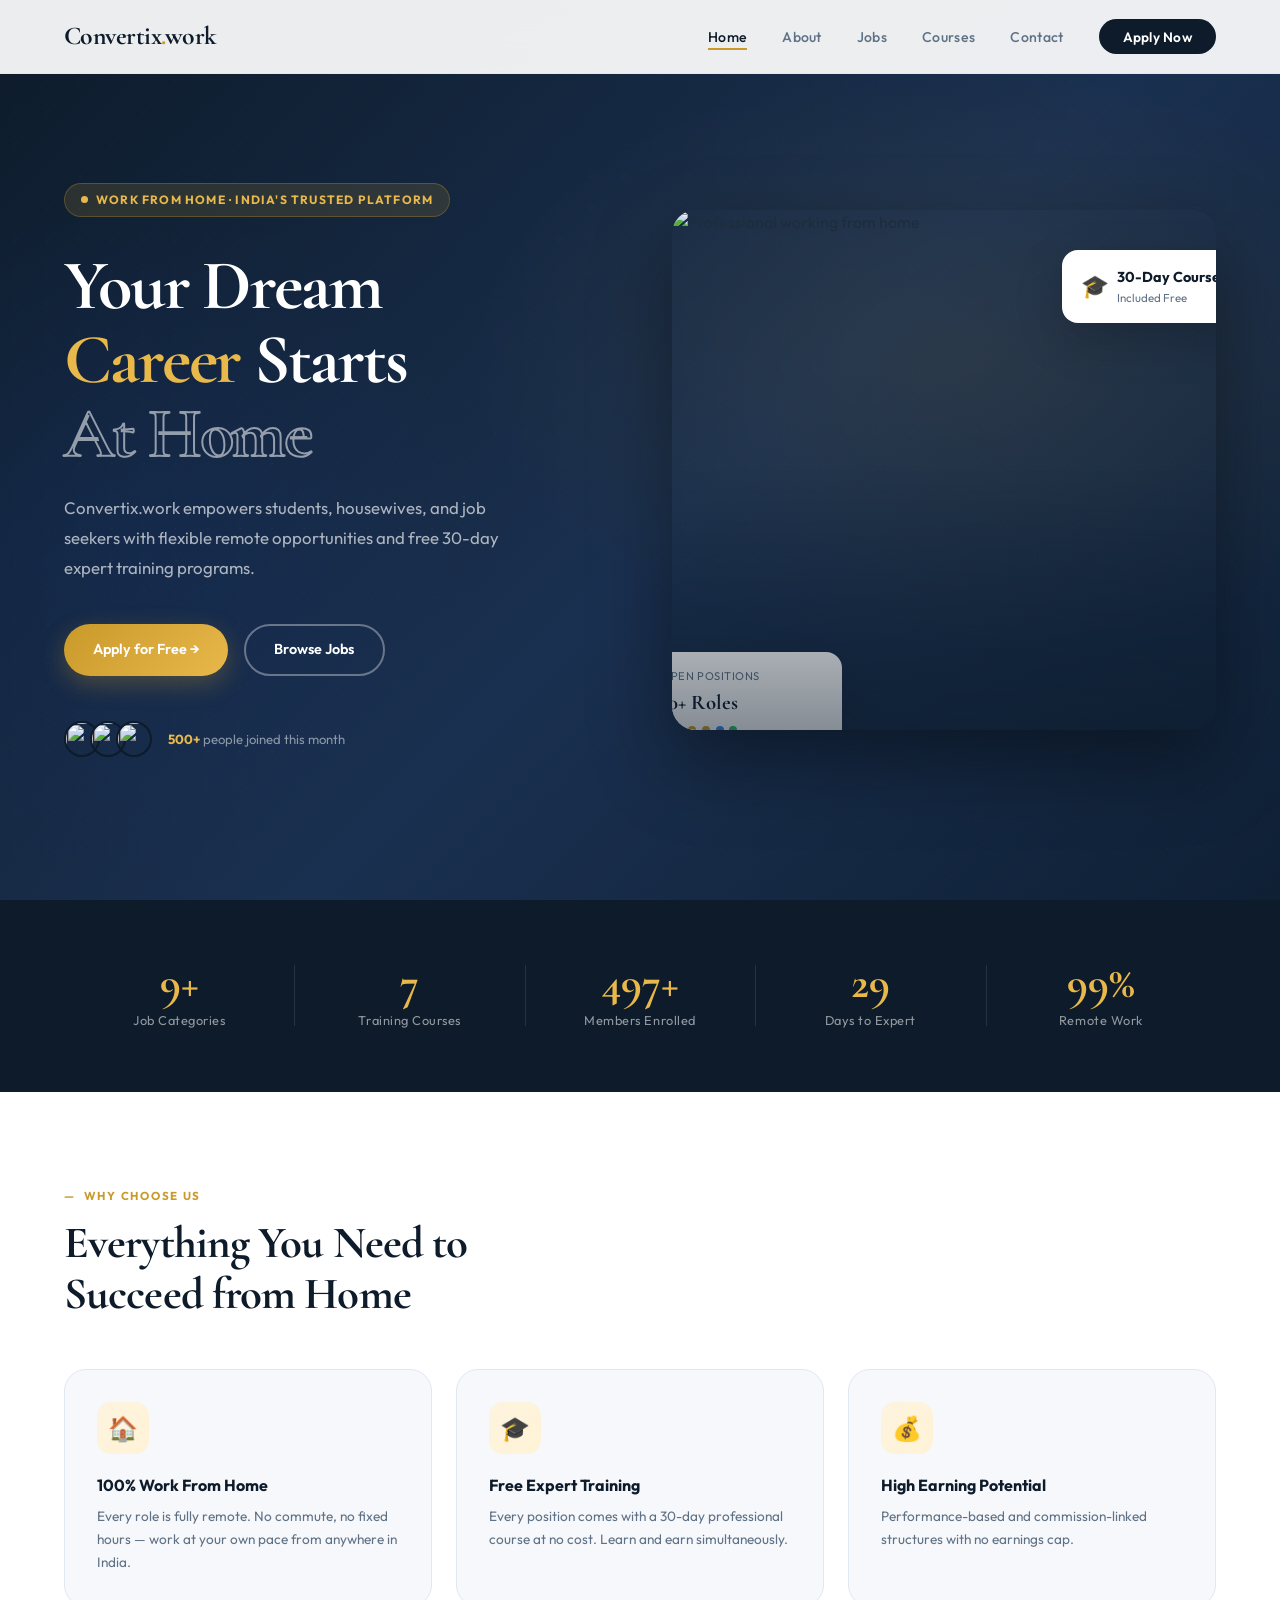
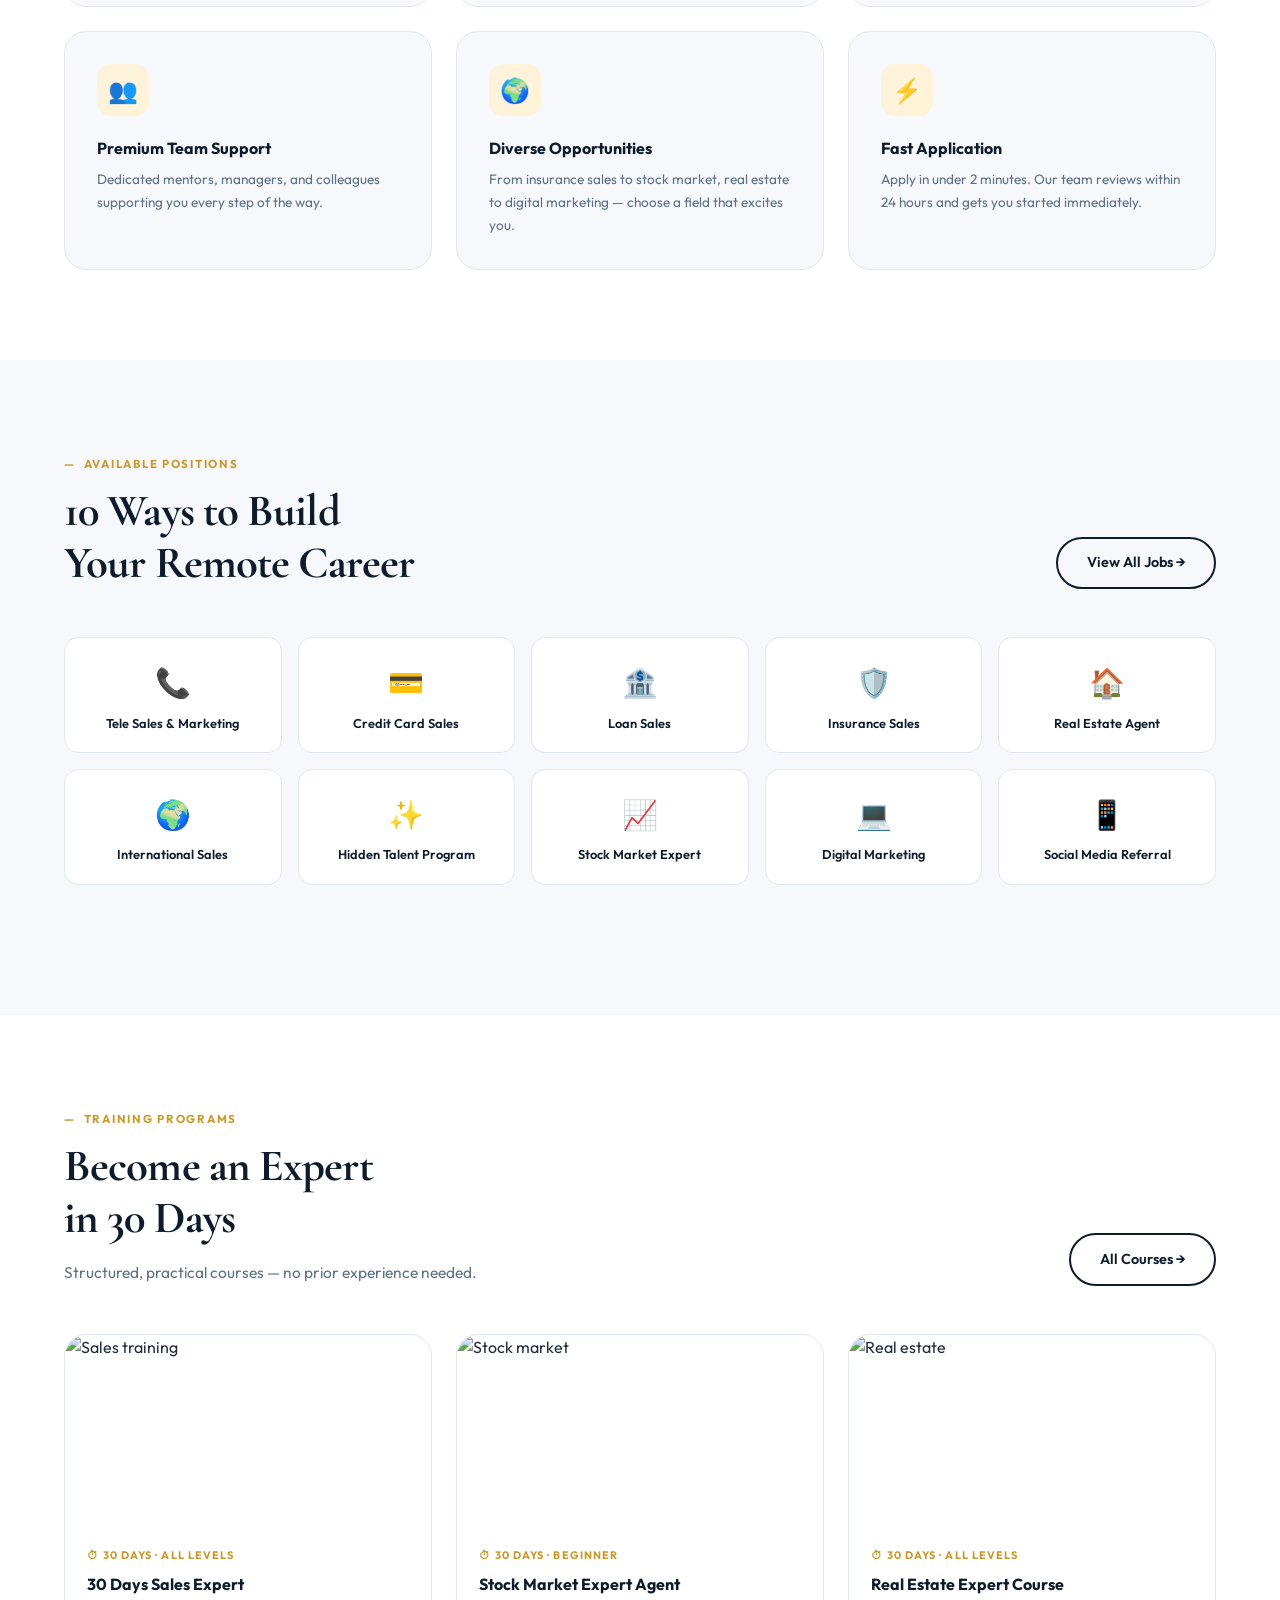
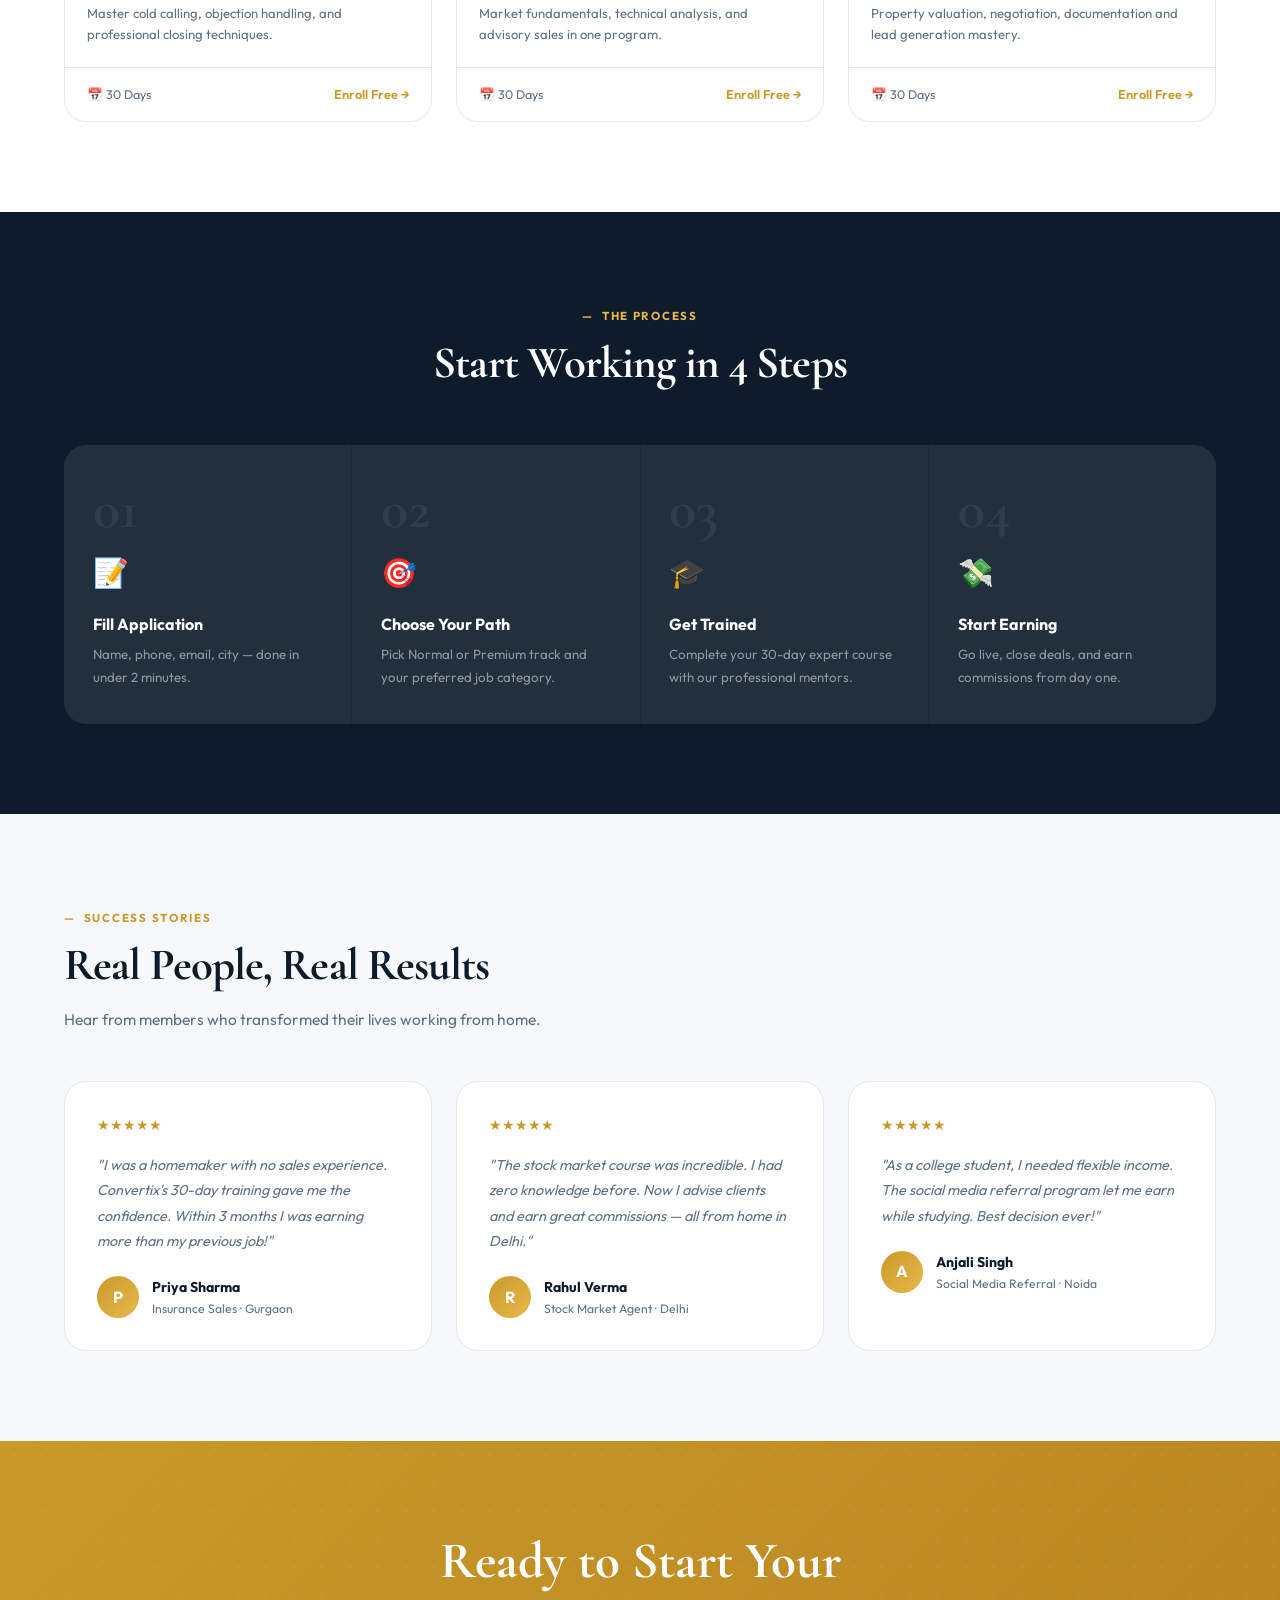
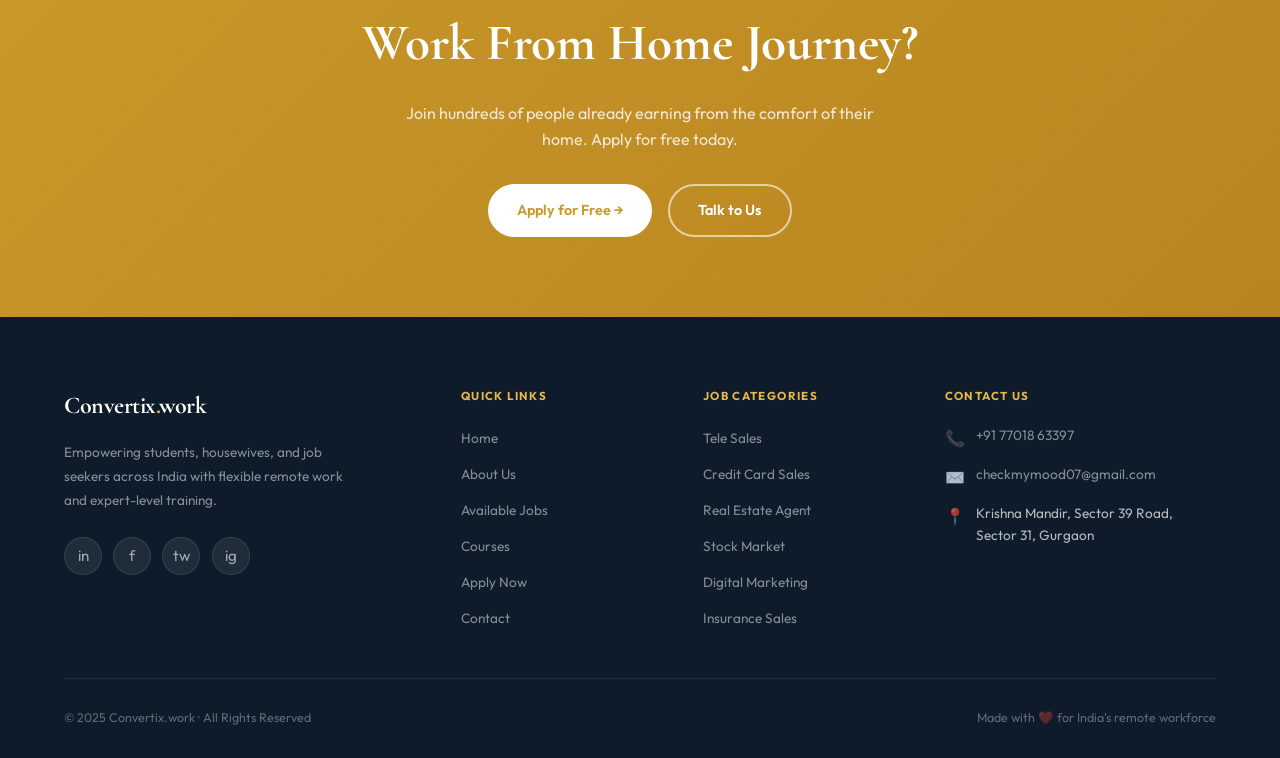
==== index.html @ 707db629 "first commit" ====
<!DOCTYPE html>
<html lang="en">
<head>
<meta charset="UTF-8"/>
<meta name="viewport" content="width=device-width,initial-scale=1"/>
<title>Convertix.work — Work From Home Jobs & Career Training</title>
<meta name="description" content="Find remote work-from-home jobs across sales, marketing, real estate and more. Free expert training included."/>
<link rel="stylesheet" href="style.css"/>
<style>
.hero{min-height:100vh;display:flex;align-items:center;padding:120px 5% 80px;position:relative;overflow:hidden;background:linear-gradient(135deg,var(--navy) 0%,#1a3050 55%,#0f2035 100%)}
.hero-overlay{position:absolute;inset:0;background:radial-gradient(ellipse 70% 60% at 75% 40%,rgba(201,153,42,0.1) 0%,transparent 55%),radial-gradient(ellipse 50% 70% at 10% 60%,rgba(29,78,216,0.08) 0%,transparent 55%)}
.hero-dots{position:absolute;inset:0;opacity:.4;background-image:radial-gradient(rgba(255,255,255,0.07) 1px,transparent 1px);background-size:32px 32px}
.hero-inner{display:grid;grid-template-columns:1fr 1fr;gap:4rem;align-items:center;position:relative;z-index:2;width:100%}
.hero-badge{display:inline-flex;align-items:center;gap:.5rem;background:rgba(201,153,42,0.15);border:1px solid rgba(201,153,42,0.3);color:var(--gold2);padding:.4rem 1rem;border-radius:50px;font-size:.75rem;font-weight:700;letter-spacing:.1em;text-transform:uppercase;margin-bottom:2rem;animation:fadeUp .6s ease both}
.hero-badge .dot{width:7px;height:7px;border-radius:50%;background:var(--gold2);animation:blink 2s infinite}
@keyframes blink{0%,100%{opacity:1}50%{opacity:.25}}
.hero h1{font-family:'Cormorant Garamond',serif;font-size:clamp(2.8rem,5.5vw,4.8rem);font-weight:700;color:var(--white);line-height:1.05;letter-spacing:-.03em;animation:fadeUp .7s .1s ease both}
.hero h1 .accent{color:var(--gold2)}
.hero h1 .outline{-webkit-text-stroke:2px rgba(255,255,255,0.55);color:transparent}
.hero-desc{color:rgba(255,255,255,0.65);font-size:1.05rem;line-height:1.8;max-width:480px;margin-top:1.4rem;animation:fadeUp .7s .2s ease both}
.hero-actions{display:flex;gap:1rem;flex-wrap:wrap;margin-top:2.5rem;animation:fadeUp .7s .3s ease both}
.hero-trust{display:flex;align-items:center;gap:1rem;margin-top:2.8rem;animation:fadeUp .7s .4s ease both}
.trust-avatars{display:flex}
.trust-avatars img{width:36px;height:36px;border-radius:50%;border:2px solid var(--navy);margin-left:-10px;object-fit:cover}
.trust-avatars img:first-child{margin-left:0}
.trust-text{font-size:.82rem;color:rgba(255,255,255,0.5)}
.trust-text strong{color:var(--gold2)}
.hero-right{position:relative}
.hero-photo-wrap{position:relative;border-radius:24px;overflow:hidden;box-shadow:0 32px 80px rgba(0,0,0,0.4);animation:fadeUp .8s .2s ease both}
.hero-photo-wrap img{width:100%;height:520px;object-fit:cover;display:block}
.hero-photo-wrap::after{content:'';position:absolute;inset:0;background:linear-gradient(to top,rgba(13,27,42,0.5) 0%,transparent 50%)}
.float-card{position:absolute;background:var(--white);border-radius:16px;padding:1rem 1.2rem;box-shadow:0 16px 48px rgba(0,0,0,0.2)}
.float-card-1{bottom:-20px;left:-30px;min-width:200px;animation:float1 5s ease-in-out infinite}
.float-card-2{top:40px;right:-30px;animation:float2 6s ease-in-out infinite}
@keyframes float1{0%,100%{transform:translateY(0)}50%{transform:translateY(-8px)}}
@keyframes float2{0%,100%{transform:translateY(0)}50%{transform:translateY(-12px)}}
.fc-label{font-size:.7rem;color:var(--muted);letter-spacing:.05em;text-transform:uppercase}
.fc-value{font-size:1.3rem;font-weight:800;color:var(--navy);font-family:'Cormorant Garamond',serif}
.fc-jobs{display:flex;flex-wrap:wrap;gap:.35rem;margin-top:.4rem}
.fc-dot{width:8px;height:8px;border-radius:50%;background:var(--gold)}
.fc-row{display:flex;align-items:center;gap:.5rem}
.fc-icon{font-size:1.4rem}
.fc-meta{font-size:.72rem;color:var(--muted)}
.fc-meta strong{font-size:.9rem;color:var(--navy);display:block;font-weight:700}
@keyframes fadeUp{from{opacity:0;transform:translateY(28px)}to{opacity:1;transform:translateY(0)}}

.features-grid{display:grid;grid-template-columns:repeat(3,1fr);gap:1.5rem;margin-top:3rem}
.feature-card{padding:2rem;border-radius:var(--radius2);background:var(--off);border:1px solid var(--border);transition:all .3s}
.feature-card:hover{background:var(--white);box-shadow:var(--shadow2);transform:translateY(-4px);border-color:rgba(201,153,42,0.2)}
.feature-icon{width:52px;height:52px;border-radius:14px;background:linear-gradient(135deg,var(--goldbg),#fff3d6);display:flex;align-items:center;justify-content:center;font-size:1.5rem;margin-bottom:1.2rem}
.feature-card h4{font-size:1rem;font-weight:700;color:var(--navy);margin-bottom:.4rem}
.feature-card p{font-size:.85rem;color:var(--muted);line-height:1.7}

.jobs-mini-grid{display:grid;grid-template-columns:repeat(5,1fr);gap:1rem;margin-bottom:2.5rem}
.job-mini{background:var(--white);border:1px solid var(--border);border-radius:var(--radius);padding:1.3rem 1rem;text-align:center;transition:all .3s;cursor:pointer;text-decoration:none;color:var(--text)}
.job-mini:hover{border-color:var(--gold);box-shadow:0 8px 28px rgba(201,153,42,0.14);transform:translateY(-4px)}
.job-mini .ji{font-size:1.8rem;margin-bottom:.6rem}
.job-mini span{font-size:.8rem;font-weight:600;color:var(--navy);display:block;line-height:1.3}

.courses-row{display:grid;grid-template-columns:repeat(3,1fr);gap:1.5rem}
.course-mini{background:var(--white);border:1px solid var(--border);border-radius:var(--radius2);overflow:hidden;transition:all .3s}
.course-mini:hover{transform:translateY(-5px);box-shadow:var(--shadow2)}
.course-mini img{width:100%;height:190px;object-fit:cover}
.course-mini-body{padding:1.4rem}
.course-mini-tag{font-size:.68rem;font-weight:700;letter-spacing:.1em;text-transform:uppercase;color:var(--gold);margin-bottom:.5rem}
.course-mini h4{font-size:1rem;font-weight:700;color:var(--navy);margin-bottom:.3rem}
.course-mini p{font-size:.82rem;color:var(--muted)}
.course-mini-footer{padding:1rem 1.4rem;border-top:1px solid var(--border);display:flex;justify-content:space-between;align-items:center}
.course-mini-footer .dur{font-size:.78rem;color:var(--muted)}
.course-mini-footer a{font-size:.8rem;font-weight:600;color:var(--gold)}

.process-section{background:var(--navy)}
.process-section .section-label{color:var(--gold2)}
.process-section .section-title{color:var(--white)}
.steps-grid{display:grid;grid-template-columns:repeat(4,1fr);gap:1px;margin-top:3.5rem;background:rgba(255,255,255,0.06);border-radius:var(--radius2);overflow:hidden}
.step-box{padding:2.2rem 1.8rem;background:rgba(255,255,255,0.03);transition:background .3s}
.step-box:hover{background:rgba(201,153,42,0.08)}
.step-number{font-family:'Cormorant Garamond',serif;font-size:3.5rem;font-weight:700;color:rgba(255,255,255,0.07);line-height:1;margin-bottom:.8rem}
.step-icon{font-size:1.8rem;margin-bottom:1rem}
.step-box h4{font-size:1rem;font-weight:700;color:var(--white);margin-bottom:.4rem}
.step-box p{font-size:.83rem;color:rgba(255,255,255,0.5);line-height:1.7}

.testimonials-grid{display:grid;grid-template-columns:repeat(3,1fr);gap:1.5rem;margin-top:3rem}
.tcard{background:var(--white);border:1px solid var(--border);border-radius:var(--radius2);padding:2rem;transition:all .3s}
.tcard:hover{box-shadow:var(--shadow2);transform:translateY(-4px)}
.tcard-stars{color:var(--gold);font-size:.9rem;margin-bottom:1rem}
.tcard-text{font-size:.9rem;color:var(--muted);line-height:1.75;font-style:italic;margin-bottom:1.4rem}
.tcard-author{display:flex;align-items:center;gap:.8rem}
.author-av{width:42px;height:42px;border-radius:50%;background:linear-gradient(135deg,var(--gold),var(--gold2));display:flex;align-items:center;justify-content:center;font-size:1rem;color:var(--white);font-weight:700;flex-shrink:0}
.author-name{font-size:.88rem;font-weight:700;color:var(--navy)}
.author-role{font-size:.76rem;color:var(--muted)}

.cta-banner{background:linear-gradient(135deg,var(--gold) 0%,#b8841f 100%);padding:80px 5%;text-align:center;position:relative;overflow:hidden}
.cta-banner::before{content:'';position:absolute;inset:0;background-image:radial-gradient(rgba(255,255,255,0.07) 1.5px,transparent 1.5px);background-size:28px 28px}
.cta-banner h2{font-family:'Cormorant Garamond',serif;font-size:clamp(2rem,4vw,3.2rem);color:var(--white);font-weight:700;margin-bottom:1rem;position:relative}
.cta-banner p{color:rgba(255,255,255,0.8);font-size:1rem;max-width:480px;margin:0 auto 2rem;position:relative}
.cta-btns{display:flex;gap:1rem;justify-content:center;flex-wrap:wrap;position:relative}
.btn-white{background:var(--white);color:var(--gold) !important}
.btn-white:hover{background:var(--navy);color:var(--white) !important}
.btn-ow{background:transparent;color:var(--white) !important;border:2px solid rgba(255,255,255,0.6)}
.btn-ow:hover{background:rgba(255,255,255,0.15)}

@media(max-width:1024px){.hero-inner{grid-template-columns:1fr}.hero-right{display:none}.features-grid{grid-template-columns:repeat(2,1fr)}.jobs-mini-grid{grid-template-columns:repeat(3,1fr)}.courses-row{grid-template-columns:repeat(2,1fr)}.steps-grid{grid-template-columns:repeat(2,1fr)}.testimonials-grid{grid-template-columns:1fr}}
@media(max-width:600px){.features-grid{grid-template-columns:1fr}.jobs-mini-grid{grid-template-columns:repeat(2,1fr)}.courses-row{grid-template-columns:1fr}.steps-grid{grid-template-columns:1fr}}
</style>
</head>
<body>
<nav class="navbar">
  <a href="index.html" class="nav-logo">Convertix<span>.</span>work</a>
  <ul class="nav-links" id="navLinks">
    <li><a href="index.html" class="active">Home</a></li>
    <li><a href="about.html">About</a></li>
    <li><a href="jobs.html">Jobs</a></li>
    <li><a href="courses.html">Courses</a></li>
    <li><a href="contact.html">Contact</a></li>
    <li><a href="apply.html" class="nav-cta">Apply Now</a></li>
  </ul>
  <div class="hamburger" id="hamburger"><span></span><span></span><span></span></div>
</nav>

<!-- HERO -->
<section class="hero">
  <div class="hero-overlay"></div>
  <div class="hero-dots"></div>
  <div class="hero-inner">
    <div class="hero-left">
      <div class="hero-badge"><div class="dot"></div>Work From Home · India's Trusted Platform</div>
      <h1>Your Dream<br><span class="accent">Career</span> Starts<br><span class="outline">At Home</span></h1>
      <p class="hero-desc">Convertix.work empowers students, housewives, and job seekers with flexible remote opportunities and free 30-day expert training programs.</p>
      <div class="hero-actions">
        <a href="apply.html" class="btn btn-gold">Apply for Free →</a>
        <a href="jobs.html" class="btn" style="background:transparent;color:#fff;border:2px solid rgba(255,255,255,0.35)">Browse Jobs</a>
      </div>
      <div class="hero-trust">
        <div class="trust-avatars">
          <img src="https://images.unsplash.com/photo-1494790108377-be9c29b29330?w=80&h=80&fit=crop&crop=face" alt=""/>
          <img src="https://images.unsplash.com/photo-1507003211169-0a1dd7228f2d?w=80&h=80&fit=crop&crop=face" alt=""/>
          <img src="https://images.unsplash.com/photo-1438761681033-6461ffad8d80?w=80&h=80&fit=crop&crop=face" alt=""/>
        </div>
        <div class="trust-text"><strong>500+</strong> people joined this month</div>
      </div>
    </div>
    <div class="hero-right">
      <div class="hero-photo-wrap">
        <img src="https://images.unsplash.com/photo-1573496359142-b8d87734a5a2?w=800&h=960&fit=crop" alt="Professional working from home"/>
        <div class="float-card float-card-1">
          <div class="fc-label">Open Positions</div>
          <div class="fc-value">10+ Roles</div>
          <div class="fc-jobs">
            <div class="fc-dot"></div><div class="fc-dot"></div><div class="fc-dot"></div>
            <div class="fc-dot"></div><div class="fc-dot" style="background:#3b82f6"></div>
            <div class="fc-dot" style="background:#22c55e"></div>
          </div>
        </div>
        <div class="float-card float-card-2">
          <div class="fc-row"><div class="fc-icon">🎓</div><div class="fc-meta"><strong>30-Day Courses</strong>Included Free</div></div>
        </div>
      </div>
    </div>
  </div>
</section>

<!-- STATS -->
<div class="stats-bar">
  <div class="stat-item"><div class="stat-num" data-count="10" data-suffix="+">10+</div><div class="stat-label">Job Categories</div></div>
  <div class="stat-item"><div class="stat-num" data-count="8">8</div><div class="stat-label">Training Courses</div></div>
  <div class="stat-item"><div class="stat-num" data-count="500" data-suffix="+">500+</div><div class="stat-label">Members Enrolled</div></div>
  <div class="stat-item"><div class="stat-num" data-count="30">30</div><div class="stat-label">Days to Expert</div></div>
  <div class="stat-item"><div class="stat-num" data-count="100" data-suffix="%">100%</div><div class="stat-label">Remote Work</div></div>
</div>

<!-- WHY US -->
<section style="background:var(--white)">
  <div class="reveal">
    <div class="section-label">Why Choose Us</div>
    <div class="section-title">Everything You Need to<br>Succeed from Home</div>
  </div>
  <div class="features-grid stagger-parent">
    <div class="feature-card stagger-child"><div class="feature-icon">🏠</div><h4>100% Work From Home</h4><p>Every role is fully remote. No commute, no fixed hours — work at your own pace from anywhere in India.</p></div>
    <div class="feature-card stagger-child"><div class="feature-icon">🎓</div><h4>Free Expert Training</h4><p>Every position comes with a 30-day professional course at no cost. Learn and earn simultaneously.</p></div>
    <div class="feature-card stagger-child"><div class="feature-icon">💰</div><h4>High Earning Potential</h4><p>Performance-based and commission-linked structures with no earnings cap.</p></div>
    <div class="feature-card stagger-child"><div class="feature-icon">👥</div><h4>Premium Team Support</h4><p>Dedicated mentors, managers, and colleagues supporting you every step of the way.</p></div>
    <div class="feature-card stagger-child"><div class="feature-icon">🌍</div><h4>Diverse Opportunities</h4><p>From insurance sales to stock market, real estate to digital marketing — choose a field that excites you.</p></div>
    <div class="feature-card stagger-child"><div class="feature-icon">⚡</div><h4>Fast Application</h4><p>Apply in under 2 minutes. Our team reviews within 24 hours and gets you started immediately.</p></div>
  </div>
</section>

<!-- JOBS PREVIEW -->
<section style="background:var(--off)">
  <div class="section-header-row reveal">
    <div><div class="section-label">Available Positions</div><div class="section-title">10 Ways to Build<br>Your Remote Career</div></div>
    <a href="jobs.html" class="btn btn-outline">View All Jobs →</a>
  </div>
  <div class="jobs-mini-grid stagger-parent">
    <a href="jobs.html" class="job-mini stagger-child"><div class="ji">📞</div><span>Tele Sales & Marketing</span></a>
    <a href="jobs.html" class="job-mini stagger-child"><div class="ji">💳</div><span>Credit Card Sales</span></a>
    <a href="jobs.html" class="job-mini stagger-child"><div class="ji">🏦</div><span>Loan Sales</span></a>
    <a href="jobs.html" class="job-mini stagger-child"><div class="ji">🛡️</div><span>Insurance Sales</span></a>
    <a href="jobs.html" class="job-mini stagger-child"><div class="ji">🏠</div><span>Real Estate Agent</span></a>
    <a href="jobs.html" class="job-mini stagger-child"><div class="ji">🌍</div><span>International Sales</span></a>
    <a href="jobs.html" class="job-mini stagger-child"><div class="ji">✨</div><span>Hidden Talent Program</span></a>
    <a href="jobs.html" class="job-mini stagger-child"><div class="ji">📈</div><span>Stock Market Expert</span></a>
    <a href="jobs.html" class="job-mini stagger-child"><div class="ji">💻</div><span>Digital Marketing</span></a>
    <a href="jobs.html" class="job-mini stagger-child"><div class="ji">📱</div><span>Social Media Referral</span></a>
  </div>
</section>

<!-- COURSES PREVIEW -->
<section style="background:var(--white)">
  <div class="section-header-row reveal">
    <div><div class="section-label">Training Programs</div><div class="section-title">Become an Expert<br>in 30 Days</div><p class="section-sub">Structured, practical courses — no prior experience needed.</p></div>
    <a href="courses.html" class="btn btn-outline">All Courses →</a>
  </div>
  <div class="courses-row stagger-parent">
    <div class="course-mini stagger-child">
      <img src="https://images.unsplash.com/photo-1552664730-d307ca884978?w=600&h=360&fit=crop" alt="Sales training"/>
      <div class="course-mini-body"><div class="course-mini-tag">⏱ 30 Days · All Levels</div><h4>30 Days Sales Expert</h4><p>Master cold calling, objection handling, and professional closing techniques.</p></div>
      <div class="course-mini-footer"><span class="dur">📅 30 Days</span><a href="courses.html">Enroll Free →</a></div>
    </div>
    <div class="course-mini stagger-child">
      <img src="https://images.unsplash.com/photo-1611974789855-9c2a0a7236a3?w=600&h=360&fit=crop" alt="Stock market"/>
      <div class="course-mini-body"><div class="course-mini-tag">⏱ 30 Days · Beginner</div><h4>Stock Market Expert Agent</h4><p>Market fundamentals, technical analysis, and advisory sales in one program.</p></div>
      <div class="course-mini-footer"><span class="dur">📅 30 Days</span><a href="courses.html">Enroll Free →</a></div>
    </div>
    <div class="course-mini stagger-child">
      <img src="https://images.unsplash.com/photo-1560518883-ce09059eeffa?w=600&h=360&fit=crop" alt="Real estate"/>
      <div class="course-mini-body"><div class="course-mini-tag">⏱ 30 Days · All Levels</div><h4>Real Estate Expert Course</h4><p>Property valuation, negotiation, documentation and lead generation mastery.</p></div>
      <div class="course-mini-footer"><span class="dur">📅 30 Days</span><a href="courses.html">Enroll Free →</a></div>
    </div>
  </div>
</section>

<!-- HOW IT WORKS -->
<section class="process-section">
  <div class="reveal" style="text-align:center">
    <div class="section-label">The Process</div>
    <div class="section-title">Start Working in 4 Steps</div>
  </div>
  <div class="steps-grid stagger-parent">
    <div class="step-box stagger-child"><div class="step-number">01</div><div class="step-icon">📝</div><h4>Fill Application</h4><p>Name, phone, email, city — done in under 2 minutes.</p></div>
    <div class="step-box stagger-child"><div class="step-number">02</div><div class="step-icon">🎯</div><h4>Choose Your Path</h4><p>Pick Normal or Premium track and your preferred job category.</p></div>
    <div class="step-box stagger-child"><div class="step-number">03</div><div class="step-icon">🎓</div><h4>Get Trained</h4><p>Complete your 30-day expert course with our professional mentors.</p></div>
    <div class="step-box stagger-child"><div class="step-number">04</div><div class="step-icon">💸</div><h4>Start Earning</h4><p>Go live, close deals, and earn commissions from day one.</p></div>
  </div>
</section>

<!-- TESTIMONIALS -->
<section style="background:var(--off)">
  <div class="reveal" style="margin-bottom:3rem">
    <div class="section-label">Success Stories</div>
    <div class="section-title">Real People, Real Results</div>
    <p class="section-sub">Hear from members who transformed their lives working from home.</p>
  </div>
  <div class="testimonials-grid stagger-parent">
    <div class="tcard stagger-child"><div class="tcard-stars">★★★★★</div><p class="tcard-text">"I was a homemaker with no sales experience. Convertix's 30-day training gave me the confidence. Within 3 months I was earning more than my previous job!"</p><div class="tcard-author"><div class="author-av">P</div><div><div class="author-name">Priya Sharma</div><div class="author-role">Insurance Sales · Gurgaon</div></div></div></div>
    <div class="tcard stagger-child"><div class="tcard-stars">★★★★★</div><p class="tcard-text">"The stock market course was incredible. I had zero knowledge before. Now I advise clients and earn great commissions — all from home in Delhi."</p><div class="tcard-author"><div class="author-av">R</div><div><div class="author-name">Rahul Verma</div><div class="author-role">Stock Market Agent · Delhi</div></div></div></div>
    <div class="tcard stagger-child"><div class="tcard-stars">★★★★★</div><p class="tcard-text">"As a college student, I needed flexible income. The social media referral program let me earn while studying. Best decision ever!"</p><div class="tcard-author"><div class="author-av">A</div><div><div class="author-name">Anjali Singh</div><div class="author-role">Social Media Referral · Noida</div></div></div></div>
  </div>
</section>

<!-- CTA BANNER -->
<div class="cta-banner">
  <h2>Ready to Start Your<br>Work From Home Journey?</h2>
  <p>Join hundreds of people already earning from the comfort of their home. Apply for free today.</p>
  <div class="cta-btns">
    <a href="apply.html" class="btn btn-white">Apply for Free →</a>
    <a href="contact.html" class="btn btn-ow">Talk to Us</a>
  </div>
</div>

<!-- FOOTER -->
<footer class="footer">
  <div class="footer-grid">
    <div class="footer-brand">
      <a href="index.html" class="nav-logo" style="color:#fff">Convertix<span style="color:var(--gold2)">.</span>work</a>
      <p>Empowering students, housewives, and job seekers across India with flexible remote work and expert-level training.</p>
      <div class="footer-social">
        <a href="#" class="social-btn">in</a><a href="#" class="social-btn">f</a><a href="#" class="social-btn">tw</a><a href="#" class="social-btn">ig</a>
      </div>
    </div>
    <div class="footer-col"><h5>Quick Links</h5><ul><li><a href="index.html">Home</a></li><li><a href="about.html">About Us</a></li><li><a href="jobs.html">Available Jobs</a></li><li><a href="courses.html">Courses</a></li><li><a href="apply.html">Apply Now</a></li><li><a href="contact.html">Contact</a></li></ul></div>
    <div class="footer-col"><h5>Job Categories</h5><ul><li><a href="jobs.html">Tele Sales</a></li><li><a href="jobs.html">Credit Card Sales</a></li><li><a href="jobs.html">Real Estate Agent</a></li><li><a href="jobs.html">Stock Market</a></li><li><a href="jobs.html">Digital Marketing</a></li><li><a href="jobs.html">Insurance Sales</a></li></ul></div>
    <div class="footer-col"><h5>Contact Us</h5>
      <div class="footer-contact-item"><span class="icon">📞</span><div><a href="tel:+917701863397">+91 77018 63397</a></div></div>
      <div class="footer-contact-item"><span class="icon">✉️</span><div><a href="mailto:checkmymood07@gmail.com">checkmymood07@gmail.com</a></div></div>
      <div class="footer-contact-item"><span class="icon">📍</span><div>Krishna Mandir, Sector 39 Road, Sector 31, Gurgaon</div></div>
    </div>
  </div>
  <div class="footer-bottom">
    <span>© 2025 Convertix.work · All Rights Reserved</span>
    <span>Made with ❤️ for India's remote workforce</span>
  </div>
</footer>
<script src="main.js"></script>
</body>
</html>
---- style.css ----
/* =========================================================
   CONVERTIX.WORK — Global Stylesheet
   Design: Clean Corporate · Light & Professional
   Fonts: Cormorant Garamond + Outfit
========================================================= */

@import url('https://fonts.googleapis.com/css2?family=Cormorant+Garamond:wght@600;700&family=Outfit:wght@300;400;500;600;700;800&display=swap');

/* ── TOKENS ──────────────────────────────────────────── */
:root {
  --navy:    #0d1b2a;
  --navy2:   #1a2c42;
  --gold:    #c9992a;
  --gold2:   #e8b84b;
  --goldbg:  #fdf3df;
  --white:   #ffffff;
  --off:     #f6f8fc;
  --text:    #1e2d3d;
  --muted:   #5f7285;
  --border:  #e2e8f0;
  --shadow:  0 4px 24px rgba(13,27,42,0.09);
  --shadow2: 0 12px 48px rgba(13,27,42,0.14);
  --radius:  14px;
  --radius2: 22px;
  font-size: 16px;
}

/* ── RESET ───────────────────────────────────────────── */
*, *::before, *::after { box-sizing: border-box; margin: 0; padding: 0; }
html { scroll-behavior: smooth; }
body {
  font-family: 'Outfit', sans-serif;
  background: var(--white);
  color: var(--text);
  line-height: 1.6;
  -webkit-font-smoothing: antialiased;
}
img { display: block; max-width: 100%; }
a { text-decoration: none; }

/* ── NAV ─────────────────────────────────────────────── */
.navbar {
  position: fixed; top: 0; left: 0; right: 0; z-index: 200;
  display: flex; align-items: center; justify-content: space-between;
  padding: 1rem 5%;
  background: rgba(255,255,255,0.92);
  backdrop-filter: blur(18px);
  border-bottom: 1px solid var(--border);
  transition: box-shadow 0.3s;
}
.navbar.scrolled { box-shadow: 0 4px 30px rgba(13,27,42,0.1); }

.nav-logo {
  font-family: 'Cormorant Garamond', serif;
  font-size: 1.6rem; font-weight: 700;
  color: var(--navy); letter-spacing: -0.02em;
}
.nav-logo span { color: var(--gold); }

.nav-links { display: flex; align-items: center; gap: 2.2rem; list-style: none; }
.nav-links a {
  font-size: 0.88rem; font-weight: 500;
  color: var(--muted); letter-spacing: 0.02em;
  transition: color 0.2s; position: relative;
}
.nav-links a::after {
  content: ''; position: absolute; bottom: -4px; left: 0; right: 0;
  height: 2px; background: var(--gold);
  transform: scaleX(0); transform-origin: left;
  transition: transform 0.25s ease;
}
.nav-links a:hover, .nav-links a.active { color: var(--navy); }
.nav-links a:hover::after, .nav-links a.active::after { transform: scaleX(1); }

.nav-cta {
  background: var(--navy) !important; color: var(--white) !important;
  padding: 0.55rem 1.5rem; border-radius: 50px;
  font-weight: 600 !important; font-size: 0.85rem !important;
  transition: all 0.3s !important;
}
.nav-cta::after { display: none !important; }
.nav-cta:hover { background: var(--gold) !important; transform: translateY(-1px); box-shadow: 0 8px 20px rgba(201,153,42,0.35) !important; }

.hamburger {
  display: none; flex-direction: column; gap: 5px;
  cursor: pointer; padding: 8px; border-radius: 8px;
  background: rgba(201,153,42,0.1); transition: background 0.3s;
}
.hamburger:hover { background: rgba(201,153,42,0.2); }
.hamburger span { width: 22px; height: 2px; background: var(--gold); border-radius: 2px; transition: 0.3s; }
.hamburger.open span:nth-child(1) { transform: rotate(45deg) translate(5px, 5px); }
.hamburger.open span:nth-child(2) { opacity: 0; }
.hamburger.open span:nth-child(3) { transform: rotate(-45deg) translate(5px, -5px); }

/* ── BUTTONS ─────────────────────────────────────────── */
.btn {
  display: inline-flex; align-items: center; gap: 0.5rem;
  padding: 0.8rem 1.8rem; border-radius: 50px;
  font-family: 'Outfit', sans-serif; font-weight: 600;
  font-size: 0.9rem; cursor: pointer; border: none;
  transition: all 0.3s; text-decoration: none;
}
.btn-dark { background: var(--navy); color: var(--white); }
.btn-dark:hover { background: var(--navy2); transform: translateY(-2px); box-shadow: 0 12px 28px rgba(13,27,42,0.22); }
.btn-gold { background: linear-gradient(135deg, var(--gold), var(--gold2)); color: var(--white); box-shadow: 0 8px 24px rgba(201,153,42,0.3); }
.btn-gold:hover { transform: translateY(-2px); box-shadow: 0 14px 32px rgba(201,153,42,0.4); }
.btn-outline { background: transparent; color: var(--navy); border: 2px solid var(--navy); }
.btn-outline:hover { background: var(--navy); color: var(--white); }
.btn-outline-gold { background: transparent; color: var(--gold); border: 2px solid var(--gold); }
.btn-outline-gold:hover { background: var(--gold); color: var(--white); }

/* ── PAGE HERO ───────────────────────────────────────── */
.page-hero {
  padding: 140px 5% 80px;
  background: linear-gradient(135deg, var(--navy) 0%, var(--navy2) 100%);
  color: var(--white); position: relative; overflow: hidden;
}
.page-hero::before {
  content: '';
  position: absolute; inset: 0;
  background: url("data:image/svg+xml,%3Csvg width='60' height='60' viewBox='0 0 60 60' xmlns='http://www.w3.org/2000/svg'%3E%3Cg fill='none' fill-rule='evenodd'%3E%3Cg fill='%23ffffff' fill-opacity='0.03'%3E%3Cpath d='M36 34v-4h-2v4h-4v2h4v4h2v-4h4v-2h-4zm0-30V0h-2v4h-4v2h4v4h2V6h4V4h-4zM6 34v-4H4v4H0v2h4v4h2v-4h4v-2H6zM6 4V0H4v4H0v2h4v4h2V6h4V4H6z'/%3E%3C/g%3E%3C/g%3E%3C/svg%3E");
}
.page-hero-content { position: relative; z-index: 1; max-width: 720px; }
.page-hero .breadcrumb {
  display: flex; align-items: center; gap: 0.4rem;
  font-size: 0.78rem; color: rgba(255,255,255,0.5);
  margin-bottom: 1.2rem; letter-spacing: 0.05em;
}
.page-hero .breadcrumb a { color: rgba(255,255,255,0.5); }
.page-hero .breadcrumb a:hover { color: var(--gold); }
.page-hero .breadcrumb span { color: var(--gold2); }
.page-hero h1 {
  font-family: 'Cormorant Garamond', serif;
  font-size: clamp(2.4rem, 5vw, 4rem); font-weight: 700;
  line-height: 1.1; letter-spacing: -0.02em; margin-bottom: 1rem;
}
.page-hero h1 em { color: var(--gold2); font-style: normal; }
.page-hero p {
  font-size: 1.05rem; color: rgba(255,255,255,0.7);
  max-width: 560px; line-height: 1.75;
}

/* ── SECTIONS ────────────────────────────────────────── */
section { padding: 90px 5%; }
.section-label {
  display: inline-flex; align-items: center; gap: 0.5rem;
  font-size: 0.72rem; letter-spacing: 0.15em; text-transform: uppercase;
  color: var(--gold); font-weight: 700; margin-bottom: 0.8rem;
}
.section-label::before { content: '—'; }
.section-title {
  font-family: 'Cormorant Garamond', serif;
  font-size: clamp(1.9rem, 3.5vw, 2.8rem);
  font-weight: 700; line-height: 1.15; color: var(--navy);
  letter-spacing: -0.02em;
}
.section-sub { color: var(--muted); margin-top: 0.9rem; line-height: 1.75; font-size: 0.97rem; max-width: 540px; }

.section-header-row {
  display: flex; justify-content: space-between;
  align-items: flex-end; margin-bottom: 3rem; flex-wrap: wrap; gap: 1.5rem;
}

.bg-off { background: var(--off); }
.bg-navy { background: var(--navy); color: var(--white); }
.bg-gold { background: linear-gradient(135deg, #b8841f, var(--gold)); }

/* ── CARDS ───────────────────────────────────────────── */
.card {
  background: var(--white); border: 1px solid var(--border);
  border-radius: var(--radius2); overflow: hidden;
  transition: all 0.35s cubic-bezier(0.34,1.3,0.64,1);
}
.card:hover { transform: translateY(-6px); box-shadow: var(--shadow2); border-color: rgba(201,153,42,0.25); }

.card-img { width: 100%; height: 220px; object-fit: cover; }
.card-body { padding: 1.5rem; }
.card-tag {
  display: inline-block; font-size: 0.7rem; font-weight: 700;
  letter-spacing: 0.1em; text-transform: uppercase;
  padding: 0.25rem 0.7rem; border-radius: 50px;
  background: var(--goldbg); color: var(--gold);
  margin-bottom: 0.8rem;
}
.card-title { font-size: 1.05rem; font-weight: 700; color: var(--navy); margin-bottom: 0.4rem; }
.card-desc { font-size: 0.85rem; color: var(--muted); line-height: 1.65; }

/* ── STATS BAR ───────────────────────────────────────── */
.stats-bar {
  display: flex; align-items: center; justify-content: center;
  gap: 0; background: var(--navy); padding: 2.8rem 5%;
  flex-wrap: wrap;
}
.stat-item {
  flex: 1; min-width: 160px; text-align: center;
  padding: 1rem 1.5rem; position: relative;
}
.stat-item + .stat-item::before {
  content: '';
  position: absolute; left: 0; top: 20%; height: 60%;
  width: 1px; background: rgba(255,255,255,0.1);
}
.stat-num {
  font-family: 'Cormorant Garamond', serif;
  font-size: 2.8rem; font-weight: 700; color: var(--gold2);
  line-height: 1;
}
.stat-label { font-size: 0.8rem; color: rgba(255,255,255,0.55); margin-top: 0.3rem; letter-spacing: 0.04em; }

/* ── BADGE / TAG ─────────────────────────────────────── */
.badge {
  display: inline-flex; align-items: center; gap: 0.35rem;
  padding: 0.3rem 0.8rem; border-radius: 50px;
  font-size: 0.72rem; font-weight: 700; letter-spacing: 0.08em; text-transform: uppercase;
}
.badge-gold { background: var(--goldbg); color: var(--gold); border: 1px solid rgba(201,153,42,0.25); }
.badge-green { background: #f0fdf4; color: #15803d; border: 1px solid rgba(21,128,61,0.2); }
.badge-blue  { background: #eff6ff; color: #1d4ed8; border: 1px solid rgba(29,78,216,0.2); }
.badge-navy  { background: rgba(13,27,42,0.08); color: var(--navy); border: 1px solid rgba(13,27,42,0.15); }

/* ── DIVIDER ─────────────────────────────────────────── */
.divider { height: 1px; background: var(--border); margin: 0; }

/* ── FOOTER ─────────────────────────────────────────── */
.footer {
  background: var(--navy);
  color: rgba(255,255,255,0.7);
  padding: 70px 5% 30px;
}
.footer-grid {
  display: grid; grid-template-columns: 1.8fr 1fr 1fr 1.4fr;
  gap: 3rem; margin-bottom: 3rem;
}
.footer-brand .nav-logo { color: var(--white); font-size: 1.5rem; margin-bottom: 1rem; display: block; }
.footer-brand p { font-size: 0.85rem; line-height: 1.75; color: rgba(255,255,255,0.5); max-width: 280px; }
.footer-social { display: flex; gap: 0.7rem; margin-top: 1.5rem; }
.social-btn {
  width: 38px; height: 38px; border-radius: 50%;
  background: rgba(255,255,255,0.08); border: 1px solid rgba(255,255,255,0.1);
  display: flex; align-items: center; justify-content: center;
  font-size: 0.95rem; transition: all 0.2s; color: rgba(255,255,255,0.6);
  text-decoration: none;
}
.social-btn:hover { background: var(--gold); border-color: var(--gold); color: var(--white); }
.footer-col h5 {
  font-size: 0.72rem; letter-spacing: 0.12em; text-transform: uppercase;
  color: var(--gold2); font-weight: 700; margin-bottom: 1.2rem;
}
.footer-col ul { list-style: none; display: flex; flex-direction: column; gap: 0.65rem; }
.footer-col a { color: rgba(255,255,255,0.5); font-size: 0.85rem; transition: color 0.2s; }
.footer-col a:hover { color: var(--white); }
.footer-contact-item { display: flex; align-items: flex-start; gap: 0.7rem; margin-bottom: 0.8rem; font-size: 0.85rem; }
.footer-contact-item .icon { font-size: 1rem; flex-shrink: 0; margin-top: 1px; }
.footer-contact-item a { color: rgba(255,255,255,0.5); }
.footer-contact-item a:hover { color: var(--gold2); }
.footer-bottom {
  border-top: 1px solid rgba(255,255,255,0.08);
  padding-top: 1.8rem;
  display: flex; justify-content: space-between; align-items: center;
  flex-wrap: wrap; gap: 1rem;
  font-size: 0.78rem; color: rgba(255,255,255,0.35);
}
.footer-bottom a { color: rgba(255,255,255,0.35); }
.footer-bottom a:hover { color: var(--gold2); }

/* ── REVEAL ANIMATION ────────────────────────────────── */
.reveal {
  opacity: 0; transform: translateY(28px);
  transition: opacity 0.6s ease, transform 0.6s ease;
}
.reveal.up { opacity: 1; transform: translateY(0); }

/* ── FORM ────────────────────────────────────────────── */
.form-group { display: flex; flex-direction: column; gap: 0.4rem; margin-bottom: 1.1rem; }
.form-group label { font-size: 0.8rem; font-weight: 600; color: var(--text); letter-spacing: 0.02em; }
.form-group input,
.form-group select,
.form-group textarea {
  background: var(--white); border: 1.5px solid var(--border);
  color: var(--text); padding: 0.75rem 1rem;
  border-radius: var(--radius); font-family: 'Outfit', sans-serif;
  font-size: 0.9rem; outline: none; transition: all 0.2s; width: 100%;
}
.form-group input:focus,
.form-group select:focus,
.form-group textarea:focus {
  border-color: var(--gold); box-shadow: 0 0 0 3px rgba(201,153,42,0.12);
}
.form-group input::placeholder,
.form-group textarea::placeholder { color: #b0bec5; }
.form-group textarea { resize: vertical; min-height: 100px; }
.form-row { display: grid; grid-template-columns: 1fr 1fr; gap: 1.1rem; }

/* ── RESPONSIVE ──────────────────────────────────────── */
@media (max-width: 1024px) {
  .footer-grid { grid-template-columns: 1fr 1fr; }
}
@media (max-width: 768px) {
  .navbar { padding: 0.9rem 5%; }
  .nav-links {
    display: none; position: fixed; top: 64px; left: 0; right: 0; bottom: 0;
    background: rgba(255,255,255,0.95); backdrop-filter: blur(10px);
    flex-direction: column; align-items: center;
    justify-content: center; gap: 2rem; z-index: 199;
    border-top: 1px solid var(--border);
    opacity: 0; transform: translateY(-20px); transition: all 0.3s ease;
  }
  .nav-links.open { display: flex; opacity: 1; transform: translateY(0); }
  .nav-links a { font-size: 1.1rem; transition: color 0.3s; }
  .nav-links a:hover { color: var(--gold); }
  .hamburger { display: flex; }
  .section-header-row { flex-direction: column; align-items: flex-start; }
  .form-row { grid-template-columns: 1fr; }
  .footer-grid { grid-template-columns: 1fr; gap: 2rem; }
  .footer-bottom { flex-direction: column; text-align: center; }
  section { padding: 60px 5%; }
  .stats-bar { gap: 0; }
}
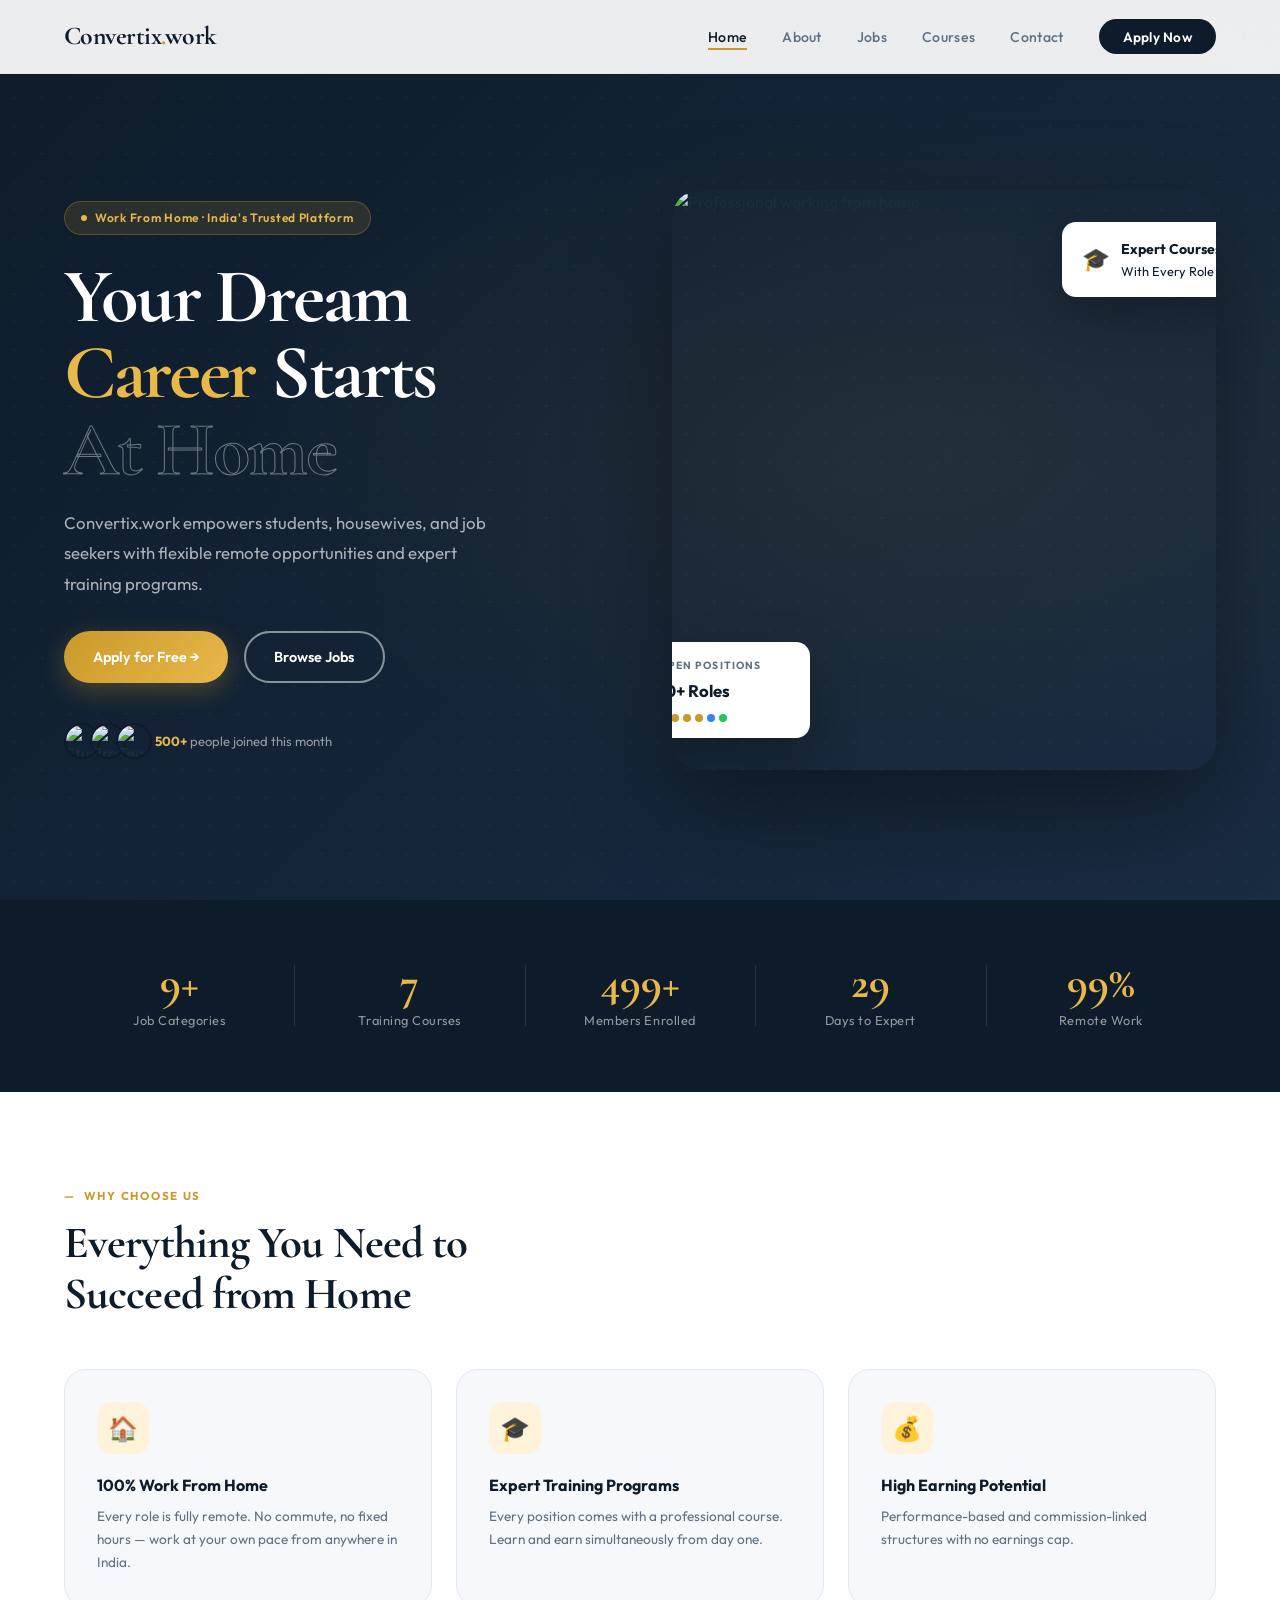
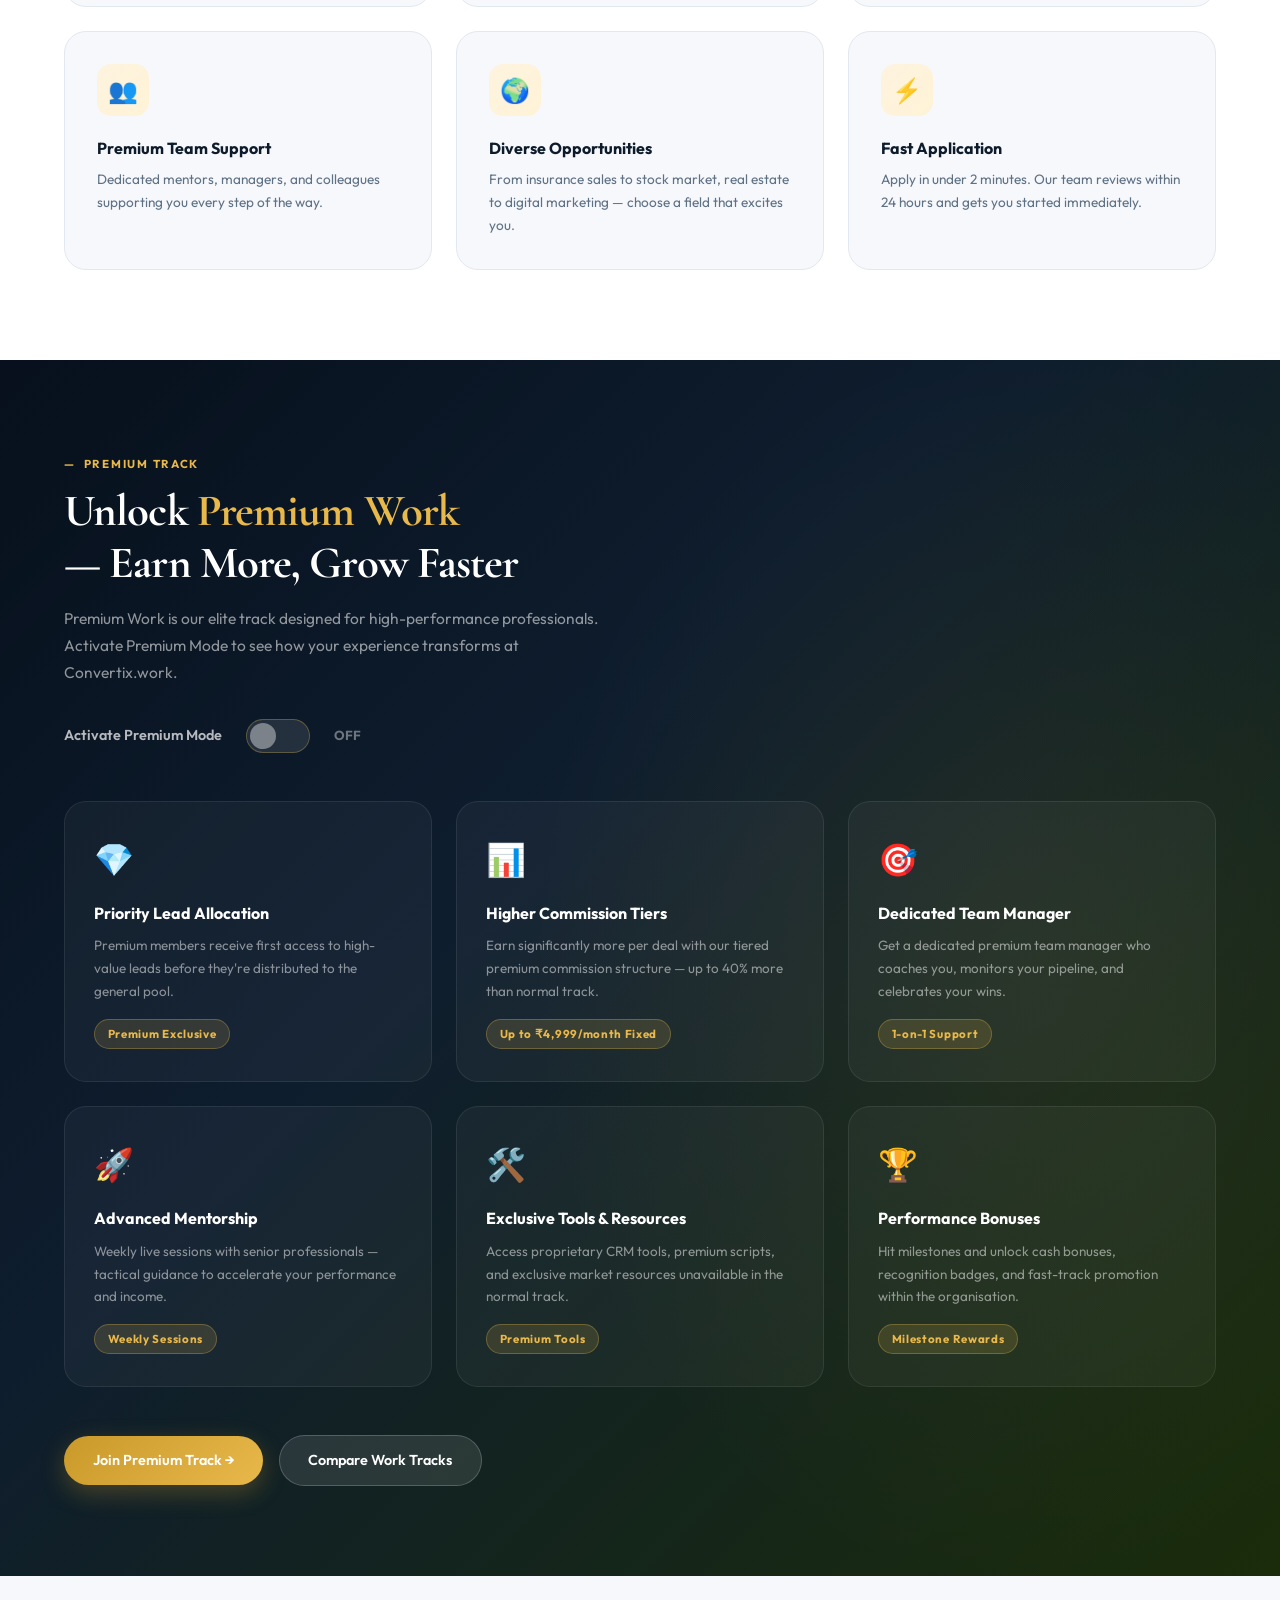
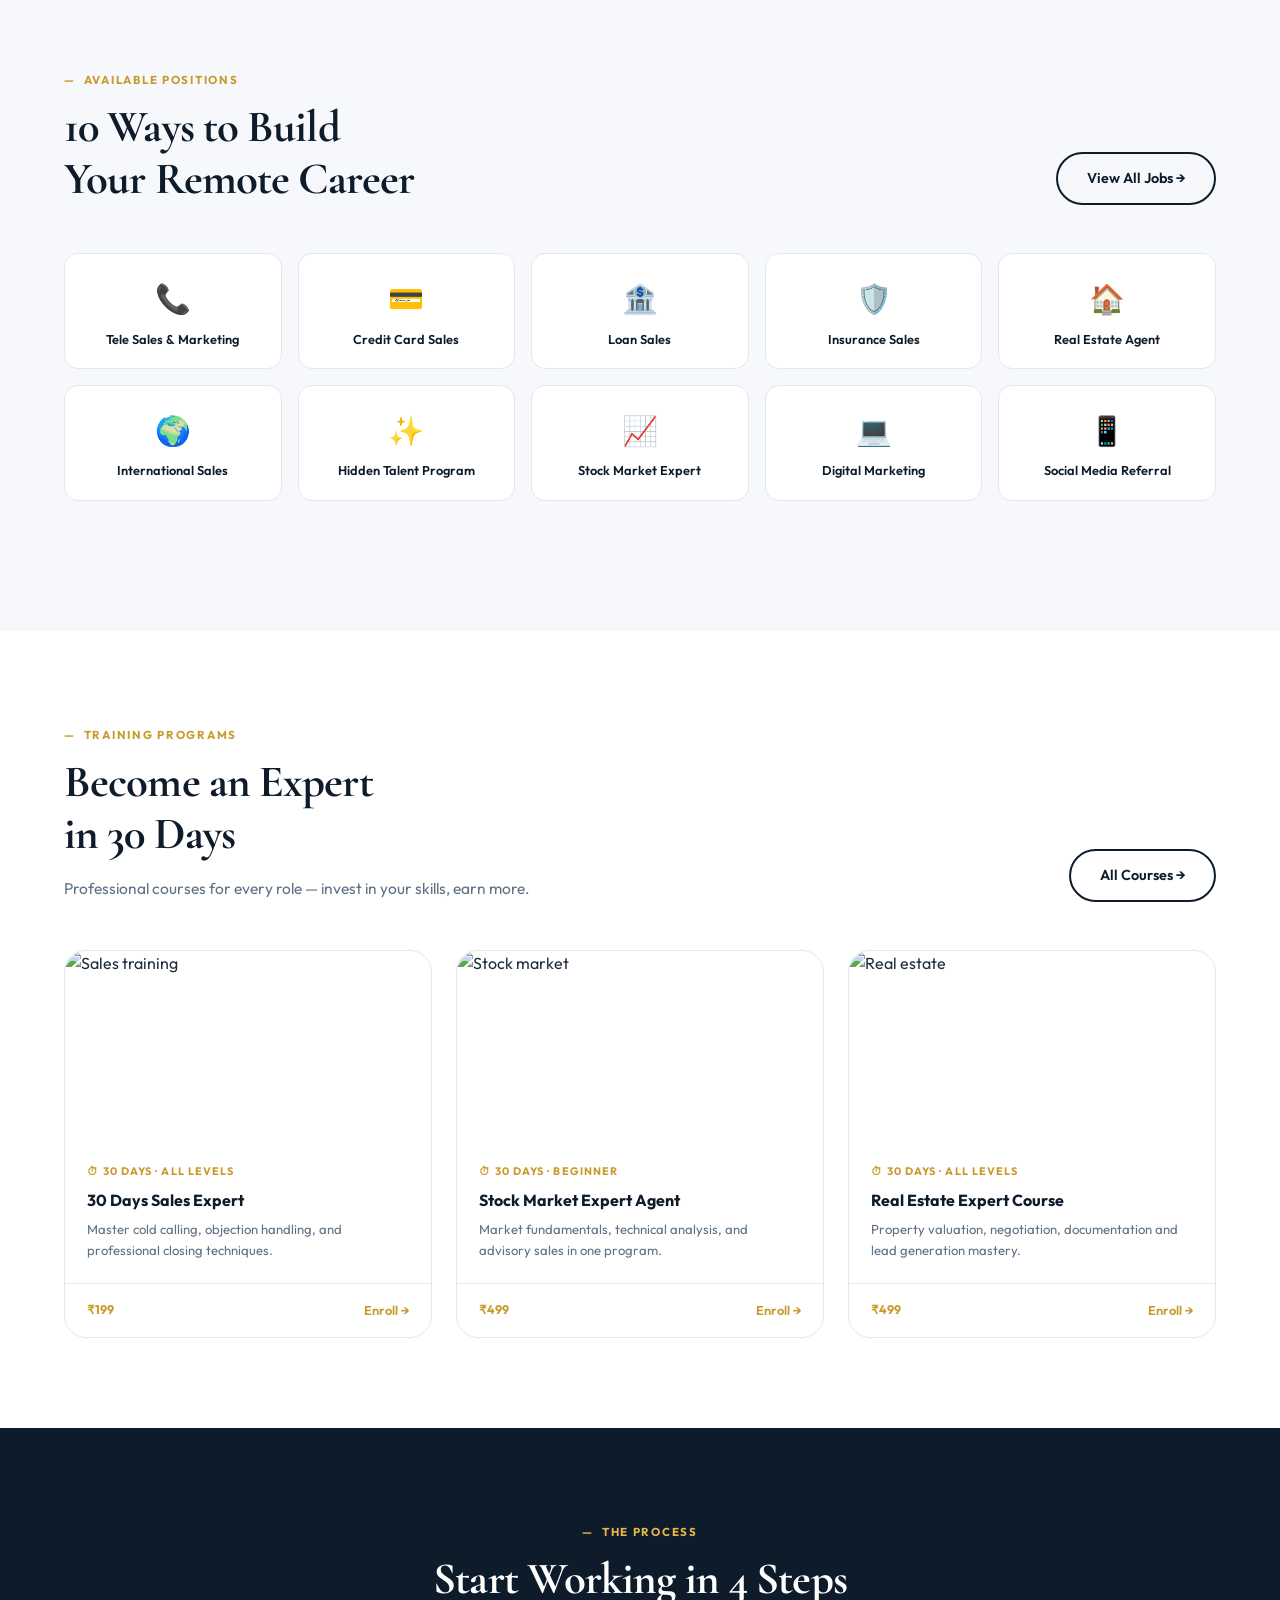
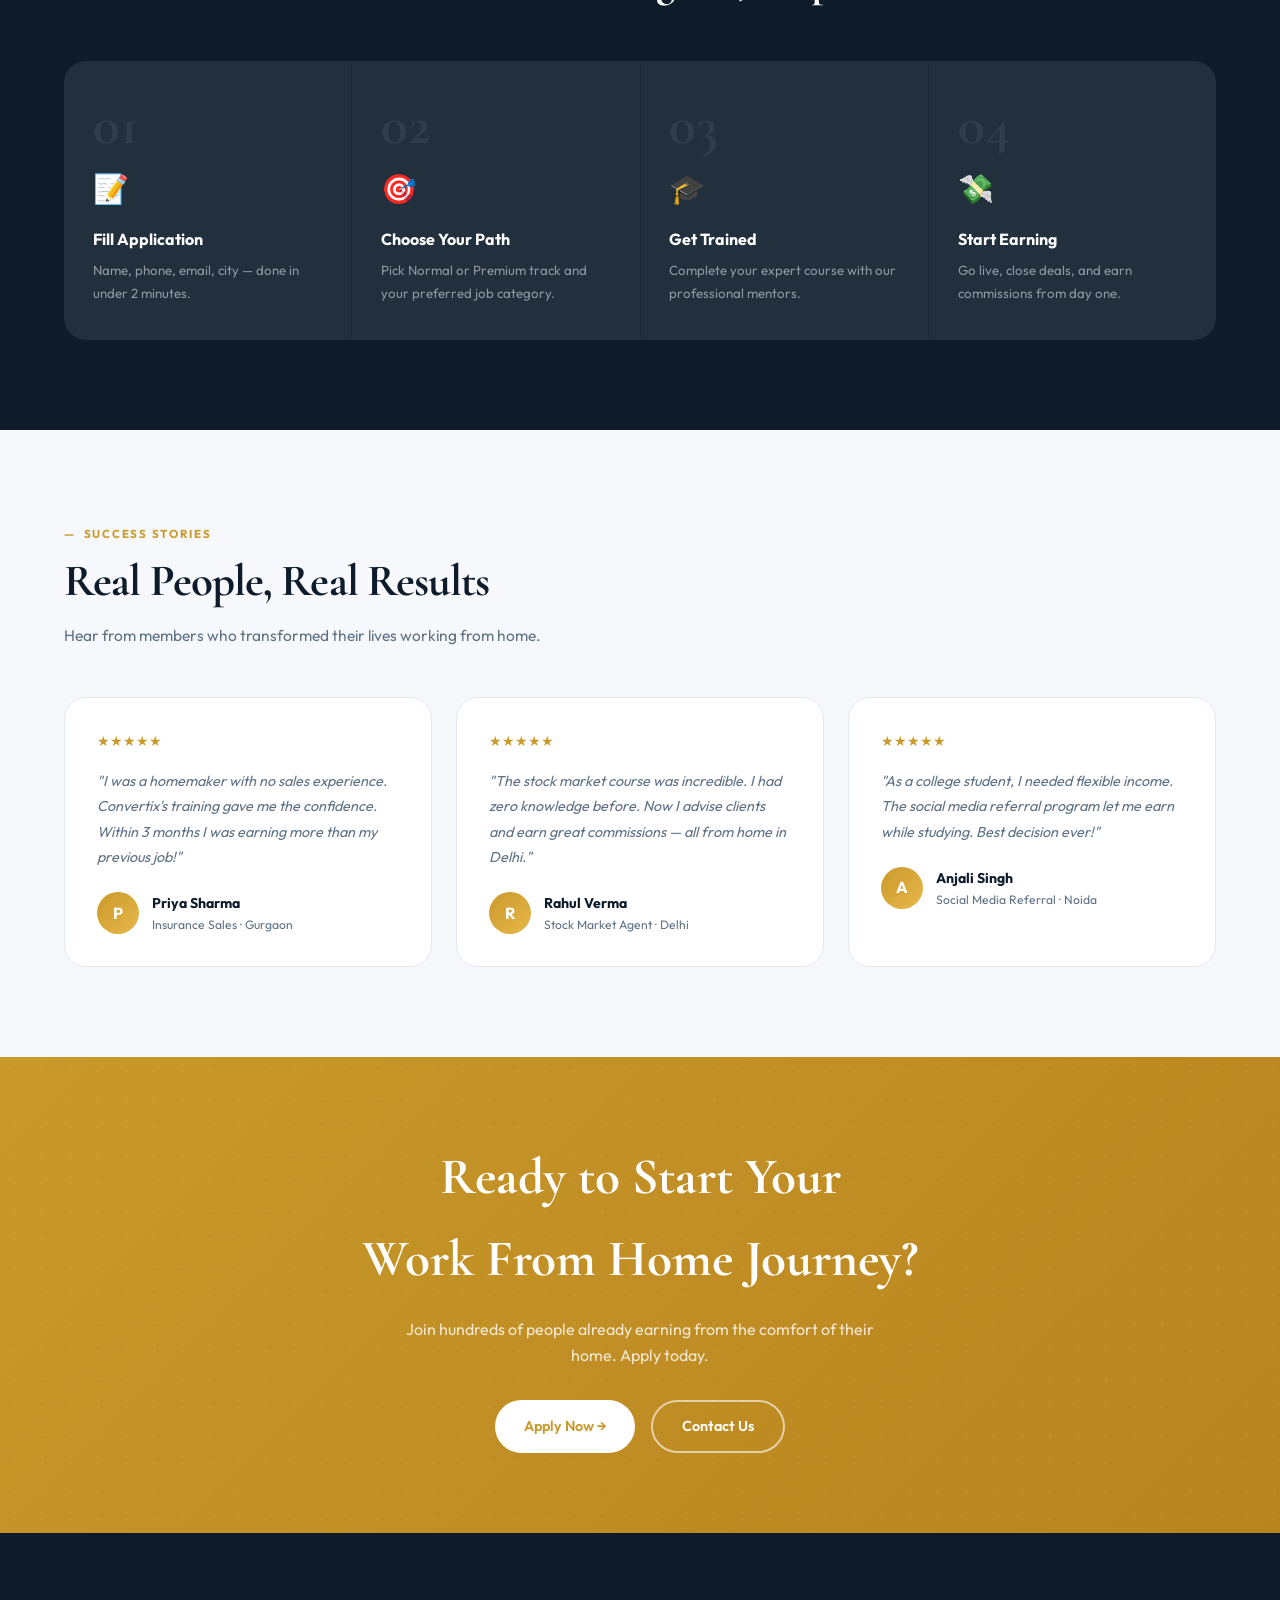
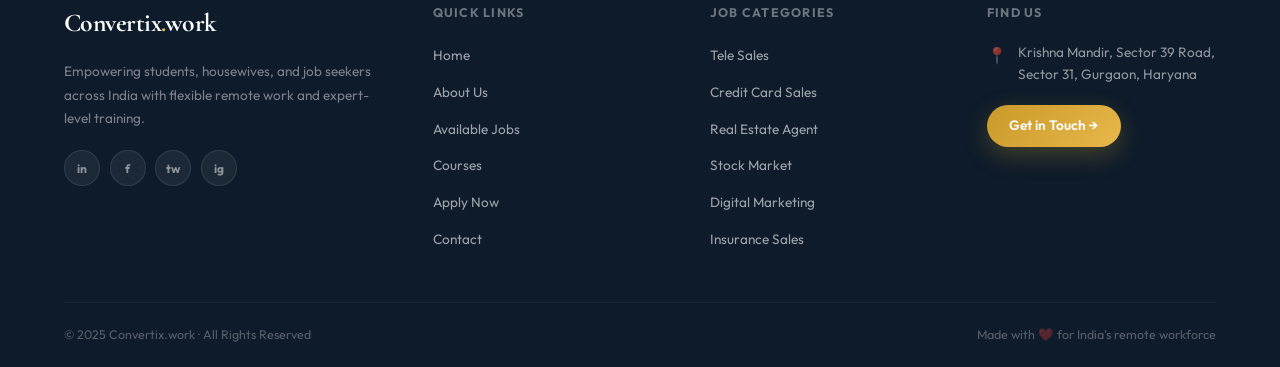
==== commit 450aaf72: "some fetrure updated" ====
--- a/index.html
+++ b/index.html
@@ -4,105 +4,8 @@
 <meta charset="UTF-8"/>
 <meta name="viewport" content="width=device-width,initial-scale=1"/>
 <title>Convertix.work — Work From Home Jobs & Career Training</title>
-<meta name="description" content="Find remote work-from-home jobs across sales, marketing, real estate and more. Free expert training included."/>
+<meta name="description" content="Find remote work-from-home jobs across sales, marketing, real estate and more. Expert training included."/>
 <link rel="stylesheet" href="style.css"/>
-<style>
-.hero{min-height:100vh;display:flex;align-items:center;padding:120px 5% 80px;position:relative;overflow:hidden;background:linear-gradient(135deg,var(--navy) 0%,#1a3050 55%,#0f2035 100%)}
-.hero-overlay{position:absolute;inset:0;background:radial-gradient(ellipse 70% 60% at 75% 40%,rgba(201,153,42,0.1) 0%,transparent 55%),radial-gradient(ellipse 50% 70% at 10% 60%,rgba(29,78,216,0.08) 0%,transparent 55%)}
-.hero-dots{position:absolute;inset:0;opacity:.4;background-image:radial-gradient(rgba(255,255,255,0.07) 1px,transparent 1px);background-size:32px 32px}
-.hero-inner{display:grid;grid-template-columns:1fr 1fr;gap:4rem;align-items:center;position:relative;z-index:2;width:100%}
-.hero-badge{display:inline-flex;align-items:center;gap:.5rem;background:rgba(201,153,42,0.15);border:1px solid rgba(201,153,42,0.3);color:var(--gold2);padding:.4rem 1rem;border-radius:50px;font-size:.75rem;font-weight:700;letter-spacing:.1em;text-transform:uppercase;margin-bottom:2rem;animation:fadeUp .6s ease both}
-.hero-badge .dot{width:7px;height:7px;border-radius:50%;background:var(--gold2);animation:blink 2s infinite}
-@keyframes blink{0%,100%{opacity:1}50%{opacity:.25}}
-.hero h1{font-family:'Cormorant Garamond',serif;font-size:clamp(2.8rem,5.5vw,4.8rem);font-weight:700;color:var(--white);line-height:1.05;letter-spacing:-.03em;animation:fadeUp .7s .1s ease both}
-.hero h1 .accent{color:var(--gold2)}
-.hero h1 .outline{-webkit-text-stroke:2px rgba(255,255,255,0.55);color:transparent}
-.hero-desc{color:rgba(255,255,255,0.65);font-size:1.05rem;line-height:1.8;max-width:480px;margin-top:1.4rem;animation:fadeUp .7s .2s ease both}
-.hero-actions{display:flex;gap:1rem;flex-wrap:wrap;margin-top:2.5rem;animation:fadeUp .7s .3s ease both}
-.hero-trust{display:flex;align-items:center;gap:1rem;margin-top:2.8rem;animation:fadeUp .7s .4s ease both}
-.trust-avatars{display:flex}
-.trust-avatars img{width:36px;height:36px;border-radius:50%;border:2px solid var(--navy);margin-left:-10px;object-fit:cover}
-.trust-avatars img:first-child{margin-left:0}
-.trust-text{font-size:.82rem;color:rgba(255,255,255,0.5)}
-.trust-text strong{color:var(--gold2)}
-.hero-right{position:relative}
-.hero-photo-wrap{position:relative;border-radius:24px;overflow:hidden;box-shadow:0 32px 80px rgba(0,0,0,0.4);animation:fadeUp .8s .2s ease both}
-.hero-photo-wrap img{width:100%;height:520px;object-fit:cover;display:block}
-.hero-photo-wrap::after{content:'';position:absolute;inset:0;background:linear-gradient(to top,rgba(13,27,42,0.5) 0%,transparent 50%)}
-.float-card{position:absolute;background:var(--white);border-radius:16px;padding:1rem 1.2rem;box-shadow:0 16px 48px rgba(0,0,0,0.2)}
-.float-card-1{bottom:-20px;left:-30px;min-width:200px;animation:float1 5s ease-in-out infinite}
-.float-card-2{top:40px;right:-30px;animation:float2 6s ease-in-out infinite}
-@keyframes float1{0%,100%{transform:translateY(0)}50%{transform:translateY(-8px)}}
-@keyframes float2{0%,100%{transform:translateY(0)}50%{transform:translateY(-12px)}}
-.fc-label{font-size:.7rem;color:var(--muted);letter-spacing:.05em;text-transform:uppercase}
-.fc-value{font-size:1.3rem;font-weight:800;color:var(--navy);font-family:'Cormorant Garamond',serif}
-.fc-jobs{display:flex;flex-wrap:wrap;gap:.35rem;margin-top:.4rem}
-.fc-dot{width:8px;height:8px;border-radius:50%;background:var(--gold)}
-.fc-row{display:flex;align-items:center;gap:.5rem}
-.fc-icon{font-size:1.4rem}
-.fc-meta{font-size:.72rem;color:var(--muted)}
-.fc-meta strong{font-size:.9rem;color:var(--navy);display:block;font-weight:700}
-@keyframes fadeUp{from{opacity:0;transform:translateY(28px)}to{opacity:1;transform:translateY(0)}}
-
-.features-grid{display:grid;grid-template-columns:repeat(3,1fr);gap:1.5rem;margin-top:3rem}
-.feature-card{padding:2rem;border-radius:var(--radius2);background:var(--off);border:1px solid var(--border);transition:all .3s}
-.feature-card:hover{background:var(--white);box-shadow:var(--shadow2);transform:translateY(-4px);border-color:rgba(201,153,42,0.2)}
-.feature-icon{width:52px;height:52px;border-radius:14px;background:linear-gradient(135deg,var(--goldbg),#fff3d6);display:flex;align-items:center;justify-content:center;font-size:1.5rem;margin-bottom:1.2rem}
-.feature-card h4{font-size:1rem;font-weight:700;color:var(--navy);margin-bottom:.4rem}
-.feature-card p{font-size:.85rem;color:var(--muted);line-height:1.7}
-
-.jobs-mini-grid{display:grid;grid-template-columns:repeat(5,1fr);gap:1rem;margin-bottom:2.5rem}
-.job-mini{background:var(--white);border:1px solid var(--border);border-radius:var(--radius);padding:1.3rem 1rem;text-align:center;transition:all .3s;cursor:pointer;text-decoration:none;color:var(--text)}
-.job-mini:hover{border-color:var(--gold);box-shadow:0 8px 28px rgba(201,153,42,0.14);transform:translateY(-4px)}
-.job-mini .ji{font-size:1.8rem;margin-bottom:.6rem}
-.job-mini span{font-size:.8rem;font-weight:600;color:var(--navy);display:block;line-height:1.3}
-
-.courses-row{display:grid;grid-template-columns:repeat(3,1fr);gap:1.5rem}
-.course-mini{background:var(--white);border:1px solid var(--border);border-radius:var(--radius2);overflow:hidden;transition:all .3s}
-.course-mini:hover{transform:translateY(-5px);box-shadow:var(--shadow2)}
-.course-mini img{width:100%;height:190px;object-fit:cover}
-.course-mini-body{padding:1.4rem}
-.course-mini-tag{font-size:.68rem;font-weight:700;letter-spacing:.1em;text-transform:uppercase;color:var(--gold);margin-bottom:.5rem}
-.course-mini h4{font-size:1rem;font-weight:700;color:var(--navy);margin-bottom:.3rem}
-.course-mini p{font-size:.82rem;color:var(--muted)}
-.course-mini-footer{padding:1rem 1.4rem;border-top:1px solid var(--border);display:flex;justify-content:space-between;align-items:center}
-.course-mini-footer .dur{font-size:.78rem;color:var(--muted)}
-.course-mini-footer a{font-size:.8rem;font-weight:600;color:var(--gold)}
-
-.process-section{background:var(--navy)}
-.process-section .section-label{color:var(--gold2)}
-.process-section .section-title{color:var(--white)}
-.steps-grid{display:grid;grid-template-columns:repeat(4,1fr);gap:1px;margin-top:3.5rem;background:rgba(255,255,255,0.06);border-radius:var(--radius2);overflow:hidden}
-.step-box{padding:2.2rem 1.8rem;background:rgba(255,255,255,0.03);transition:background .3s}
-.step-box:hover{background:rgba(201,153,42,0.08)}
-.step-number{font-family:'Cormorant Garamond',serif;font-size:3.5rem;font-weight:700;color:rgba(255,255,255,0.07);line-height:1;margin-bottom:.8rem}
-.step-icon{font-size:1.8rem;margin-bottom:1rem}
-.step-box h4{font-size:1rem;font-weight:700;color:var(--white);margin-bottom:.4rem}
-.step-box p{font-size:.83rem;color:rgba(255,255,255,0.5);line-height:1.7}
-
-.testimonials-grid{display:grid;grid-template-columns:repeat(3,1fr);gap:1.5rem;margin-top:3rem}
-.tcard{background:var(--white);border:1px solid var(--border);border-radius:var(--radius2);padding:2rem;transition:all .3s}
-.tcard:hover{box-shadow:var(--shadow2);transform:translateY(-4px)}
-.tcard-stars{color:var(--gold);font-size:.9rem;margin-bottom:1rem}
-.tcard-text{font-size:.9rem;color:var(--muted);line-height:1.75;font-style:italic;margin-bottom:1.4rem}
-.tcard-author{display:flex;align-items:center;gap:.8rem}
-.author-av{width:42px;height:42px;border-radius:50%;background:linear-gradient(135deg,var(--gold),var(--gold2));display:flex;align-items:center;justify-content:center;font-size:1rem;color:var(--white);font-weight:700;flex-shrink:0}
-.author-name{font-size:.88rem;font-weight:700;color:var(--navy)}
-.author-role{font-size:.76rem;color:var(--muted)}
-
-.cta-banner{background:linear-gradient(135deg,var(--gold) 0%,#b8841f 100%);padding:80px 5%;text-align:center;position:relative;overflow:hidden}
-.cta-banner::before{content:'';position:absolute;inset:0;background-image:radial-gradient(rgba(255,255,255,0.07) 1.5px,transparent 1.5px);background-size:28px 28px}
-.cta-banner h2{font-family:'Cormorant Garamond',serif;font-size:clamp(2rem,4vw,3.2rem);color:var(--white);font-weight:700;margin-bottom:1rem;position:relative}
-.cta-banner p{color:rgba(255,255,255,0.8);font-size:1rem;max-width:480px;margin:0 auto 2rem;position:relative}
-.cta-btns{display:flex;gap:1rem;justify-content:center;flex-wrap:wrap;position:relative}
-.btn-white{background:var(--white);color:var(--gold) !important}
-.btn-white:hover{background:var(--navy);color:var(--white) !important}
-.btn-ow{background:transparent;color:var(--white) !important;border:2px solid rgba(255,255,255,0.6)}
-.btn-ow:hover{background:rgba(255,255,255,0.15)}
-
-@media(max-width:1024px){.hero-inner{grid-template-columns:1fr}.hero-right{display:none}.features-grid{grid-template-columns:repeat(2,1fr)}.jobs-mini-grid{grid-template-columns:repeat(3,1fr)}.courses-row{grid-template-columns:repeat(2,1fr)}.steps-grid{grid-template-columns:repeat(2,1fr)}.testimonials-grid{grid-template-columns:1fr}}
-@media(max-width:600px){.features-grid{grid-template-columns:1fr}.jobs-mini-grid{grid-template-columns:repeat(2,1fr)}.courses-row{grid-template-columns:1fr}.steps-grid{grid-template-columns:1fr}}
-</style>
 </head>
 <body>
 <nav class="navbar">
@@ -115,8 +18,9 @@
     <li><a href="contact.html">Contact</a></li>
     <li><a href="apply.html" class="nav-cta">Apply Now</a></li>
   </ul>
-  <div class="hamburger" id="hamburger"><span></span><span></span><span></span></div>
+  <button class="hamburger" id="hamburger" type="button" aria-label="Toggle navigation" aria-expanded="false"><span></span><span></span><span></span></button>
 </nav>
+<div class="nav-overlay" id="navOverlay"></div>
 
 <!-- HERO -->
 <section class="hero">
@@ -126,23 +30,23 @@
     <div class="hero-left">
       <div class="hero-badge"><div class="dot"></div>Work From Home · India's Trusted Platform</div>
       <h1>Your Dream<br><span class="accent">Career</span> Starts<br><span class="outline">At Home</span></h1>
-      <p class="hero-desc">Convertix.work empowers students, housewives, and job seekers with flexible remote opportunities and free 30-day expert training programs.</p>
+      <p class="hero-desc">Convertix.work empowers students, housewives, and job seekers with flexible remote opportunities and expert training programs.</p>
       <div class="hero-actions">
         <a href="apply.html" class="btn btn-gold">Apply for Free →</a>
-        <a href="jobs.html" class="btn" style="background:transparent;color:#fff;border:2px solid rgba(255,255,255,0.35)">Browse Jobs</a>
+        <a href="jobs.html" class="btn btn-outline-light">Browse Jobs</a>
       </div>
       <div class="hero-trust">
         <div class="trust-avatars">
-          <img src="https://images.unsplash.com/photo-1494790108377-be9c29b29330?w=80&h=80&fit=crop&crop=face" alt=""/>
-          <img src="https://images.unsplash.com/photo-1507003211169-0a1dd7228f2d?w=80&h=80&fit=crop&crop=face" alt=""/>
-          <img src="https://images.unsplash.com/photo-1438761681033-6461ffad8d80?w=80&h=80&fit=crop&crop=face" alt=""/>
+          <img src="https://images.unsplash.com/photo-1494790108377-be9c29b29330?w=80&h=80&fit=crop&crop=face" alt="Student avatar" loading="lazy"/>
+          <img src="https://images.unsplash.com/photo-1507003211169-0a1dd7228f2d?w=80&h=80&fit=crop&crop=face" alt="Professional avatar" loading="lazy"/>
+          <img src="https://images.unsplash.com/photo-1438761681033-6461ffad8d80?w=80&h=80&fit=crop&crop=face" alt="Team avatar" loading="lazy"/>
         </div>
         <div class="trust-text"><strong>500+</strong> people joined this month</div>
       </div>
     </div>
     <div class="hero-right">
       <div class="hero-photo-wrap">
-        <img src="https://images.unsplash.com/photo-1573496359142-b8d87734a5a2?w=800&h=960&fit=crop" alt="Professional working from home"/>
+        <img src="https://images.unsplash.com/photo-1573496359142-b8d87734a5a2?w=800&h=960&fit=crop" alt="Professional working from home" loading="eager" decoding="sync"/>
         <div class="float-card float-card-1">
           <div class="fc-label">Open Positions</div>
           <div class="fc-value">10+ Roles</div>
@@ -153,7 +57,7 @@
           </div>
         </div>
         <div class="float-card float-card-2">
-          <div class="fc-row"><div class="fc-icon">🎓</div><div class="fc-meta"><strong>30-Day Courses</strong>Included Free</div></div>
+          <div class="fc-row"><div class="fc-icon">🎓</div><div class="fc-meta"><strong>Expert Courses</strong>With Every Role</div></div>
         </div>
       </div>
     </div>
@@ -177,13 +81,85 @@
   </div>
   <div class="features-grid stagger-parent">
     <div class="feature-card stagger-child"><div class="feature-icon">🏠</div><h4>100% Work From Home</h4><p>Every role is fully remote. No commute, no fixed hours — work at your own pace from anywhere in India.</p></div>
-    <div class="feature-card stagger-child"><div class="feature-icon">🎓</div><h4>Free Expert Training</h4><p>Every position comes with a 30-day professional course at no cost. Learn and earn simultaneously.</p></div>
+    <div class="feature-card stagger-child"><div class="feature-icon">🎓</div><h4>Expert Training Programs</h4><p>Every position comes with a professional course. Learn and earn simultaneously from day one.</p></div>
     <div class="feature-card stagger-child"><div class="feature-icon">💰</div><h4>High Earning Potential</h4><p>Performance-based and commission-linked structures with no earnings cap.</p></div>
     <div class="feature-card stagger-child"><div class="feature-icon">👥</div><h4>Premium Team Support</h4><p>Dedicated mentors, managers, and colleagues supporting you every step of the way.</p></div>
     <div class="feature-card stagger-child"><div class="feature-icon">🌍</div><h4>Diverse Opportunities</h4><p>From insurance sales to stock market, real estate to digital marketing — choose a field that excites you.</p></div>
     <div class="feature-card stagger-child"><div class="feature-icon">⚡</div><h4>Fast Application</h4><p>Apply in under 2 minutes. Our team reviews within 24 hours and gets you started immediately.</p></div>
   </div>
 </section>
+
+<!-- ══════════════════════════════════════════════════════════
+     NEW: PREMIUM WORK SECTION
+     Toggle button activates premium-mode class on <body>,
+     which switches the entire site's CSS variable theme.
+══════════════════════════════════════════════════════════ -->
+<section class="premium-work-section" id="premiumSection">
+  <div class="reveal">
+    <div class="section-label">Premium Track</div>
+    <div class="section-title" style="color:#fff">Unlock <em style="color:var(--gold2);font-style:normal">Premium Work</em><br>— Earn More, Grow Faster</div>
+    <p class="section-sub" style="color:rgba(255,255,255,0.55);max-width:560px;margin-top:1rem">Premium Work is our elite track designed for high-performance professionals. Activate Premium Mode to see how your experience transforms at Convertix.work.</p>
+
+    <!-- Toggle to switch site theme to "Premium Mode" -->
+    <div class="premium-toggle-wrap" style="margin-top:2rem">
+      <span class="premium-toggle-label">Activate Premium Mode</span>
+      <button
+        class="premium-toggle-btn"
+        id="premiumToggleBtn"
+        type="button"
+        aria-pressed="false"
+        aria-label="Toggle Premium Mode"
+        title="Click to switch site theme to Premium"
+      ></button>
+      <span class="premium-status-text" id="premiumStatusText">OFF</span>
+    </div>
+  </div>
+
+  <div class="premium-features-grid stagger-parent">
+    <div class="pf-card stagger-child">
+      <div class="pf-icon">💎</div>
+      <h4>Priority Lead Allocation</h4>
+      <p>Premium members receive first access to high-value leads before they're distributed to the general pool.</p>
+      <div class="pf-badge">Premium Exclusive</div>
+    </div>
+    <div class="pf-card stagger-child">
+      <div class="pf-icon">📊</div>
+      <h4>Higher Commission Tiers</h4>
+      <p>Earn significantly more per deal with our tiered premium commission structure — up to 40% more than normal track.</p>
+      <div class="pf-badge">Up to ₹4,999/month Fixed</div>
+    </div>
+    <div class="pf-card stagger-child">
+      <div class="pf-icon">🎯</div>
+      <h4>Dedicated Team Manager</h4>
+      <p>Get a dedicated premium team manager who coaches you, monitors your pipeline, and celebrates your wins.</p>
+      <div class="pf-badge">1-on-1 Support</div>
+    </div>
+    <div class="pf-card stagger-child">
+      <div class="pf-icon">🚀</div>
+      <h4>Advanced Mentorship</h4>
+      <p>Weekly live sessions with senior professionals — tactical guidance to accelerate your performance and income.</p>
+      <div class="pf-badge">Weekly Sessions</div>
+    </div>
+    <div class="pf-card stagger-child">
+      <div class="pf-icon">🛠️</div>
+      <h4>Exclusive Tools & Resources</h4>
+      <p>Access proprietary CRM tools, premium scripts, and exclusive market resources unavailable in the normal track.</p>
+      <div class="pf-badge">Premium Tools</div>
+    </div>
+    <div class="pf-card stagger-child">
+      <div class="pf-icon">🏆</div>
+      <h4>Performance Bonuses</h4>
+      <p>Hit milestones and unlock cash bonuses, recognition badges, and fast-track promotion within the organisation.</p>
+      <div class="pf-badge">Milestone Rewards</div>
+    </div>
+  </div>
+
+  <div class="premium-cta-row reveal">
+    <a href="apply.html" class="btn btn-gold">Join Premium Track →</a>
+    <a href="about.html#work-tracks" class="btn" style="background:rgba(255,255,255,0.1);color:#fff;border:1.5px solid rgba(255,255,255,0.2)">Compare Work Tracks</a>
+  </div>
+</section>
+<!-- END: Premium Work Section -->
 
 <!-- JOBS PREVIEW -->
 <section style="background:var(--off)">
@@ -208,24 +184,24 @@
 <!-- COURSES PREVIEW -->
 <section style="background:var(--white)">
   <div class="section-header-row reveal">
-    <div><div class="section-label">Training Programs</div><div class="section-title">Become an Expert<br>in 30 Days</div><p class="section-sub">Structured, practical courses — no prior experience needed.</p></div>
+    <div><div class="section-label">Training Programs</div><div class="section-title">Become an Expert<br>in 30 Days</div><p class="section-sub">Professional courses for every role — invest in your skills, earn more.</p></div>
     <a href="courses.html" class="btn btn-outline">All Courses →</a>
   </div>
   <div class="courses-row stagger-parent">
     <div class="course-mini stagger-child">
-      <img src="https://images.unsplash.com/photo-1552664730-d307ca884978?w=600&h=360&fit=crop" alt="Sales training"/>
+      <img src="https://images.unsplash.com/photo-1552664730-d307ca884978?w=600&h=360&fit=crop" alt="Sales training" loading="lazy"/>
       <div class="course-mini-body"><div class="course-mini-tag">⏱ 30 Days · All Levels</div><h4>30 Days Sales Expert</h4><p>Master cold calling, objection handling, and professional closing techniques.</p></div>
-      <div class="course-mini-footer"><span class="dur">📅 30 Days</span><a href="courses.html">Enroll Free →</a></div>
+      <div class="course-mini-footer"><span class="dur" style="font-weight:700;color:var(--gold)">₹199</span><a href="courses.html">Enroll →</a></div>
     </div>
     <div class="course-mini stagger-child">
-      <img src="https://images.unsplash.com/photo-1611974789855-9c2a0a7236a3?w=600&h=360&fit=crop" alt="Stock market"/>
+      <img src="https://images.unsplash.com/photo-1611974789855-9c2a0a7236a3?w=600&h=360&fit=crop" alt="Stock market" loading="lazy"/>
       <div class="course-mini-body"><div class="course-mini-tag">⏱ 30 Days · Beginner</div><h4>Stock Market Expert Agent</h4><p>Market fundamentals, technical analysis, and advisory sales in one program.</p></div>
-      <div class="course-mini-footer"><span class="dur">📅 30 Days</span><a href="courses.html">Enroll Free →</a></div>
+      <div class="course-mini-footer"><span class="dur" style="font-weight:700;color:var(--gold)">₹499</span><a href="courses.html">Enroll →</a></div>
     </div>
     <div class="course-mini stagger-child">
-      <img src="https://images.unsplash.com/photo-1560518883-ce09059eeffa?w=600&h=360&fit=crop" alt="Real estate"/>
+      <img src="https://images.unsplash.com/photo-1560518883-ce09059eeffa?w=600&h=360&fit=crop" alt="Real estate" loading="lazy"/>
       <div class="course-mini-body"><div class="course-mini-tag">⏱ 30 Days · All Levels</div><h4>Real Estate Expert Course</h4><p>Property valuation, negotiation, documentation and lead generation mastery.</p></div>
-      <div class="course-mini-footer"><span class="dur">📅 30 Days</span><a href="courses.html">Enroll Free →</a></div>
+      <div class="course-mini-footer"><span class="dur" style="font-weight:700;color:var(--gold)">₹499</span><a href="courses.html">Enroll →</a></div>
     </div>
   </div>
 </section>
@@ -239,7 +215,7 @@
   <div class="steps-grid stagger-parent">
     <div class="step-box stagger-child"><div class="step-number">01</div><div class="step-icon">📝</div><h4>Fill Application</h4><p>Name, phone, email, city — done in under 2 minutes.</p></div>
     <div class="step-box stagger-child"><div class="step-number">02</div><div class="step-icon">🎯</div><h4>Choose Your Path</h4><p>Pick Normal or Premium track and your preferred job category.</p></div>
-    <div class="step-box stagger-child"><div class="step-number">03</div><div class="step-icon">🎓</div><h4>Get Trained</h4><p>Complete your 30-day expert course with our professional mentors.</p></div>
+    <div class="step-box stagger-child"><div class="step-number">03</div><div class="step-icon">🎓</div><h4>Get Trained</h4><p>Complete your expert course with our professional mentors.</p></div>
     <div class="step-box stagger-child"><div class="step-number">04</div><div class="step-icon">💸</div><h4>Start Earning</h4><p>Go live, close deals, and earn commissions from day one.</p></div>
   </div>
 </section>
@@ -252,7 +228,7 @@
     <p class="section-sub">Hear from members who transformed their lives working from home.</p>
   </div>
   <div class="testimonials-grid stagger-parent">
-    <div class="tcard stagger-child"><div class="tcard-stars">★★★★★</div><p class="tcard-text">"I was a homemaker with no sales experience. Convertix's 30-day training gave me the confidence. Within 3 months I was earning more than my previous job!"</p><div class="tcard-author"><div class="author-av">P</div><div><div class="author-name">Priya Sharma</div><div class="author-role">Insurance Sales · Gurgaon</div></div></div></div>
+    <div class="tcard stagger-child"><div class="tcard-stars">★★★★★</div><p class="tcard-text">"I was a homemaker with no sales experience. Convertix's training gave me the confidence. Within 3 months I was earning more than my previous job!"</p><div class="tcard-author"><div class="author-av">P</div><div><div class="author-name">Priya Sharma</div><div class="author-role">Insurance Sales · Gurgaon</div></div></div></div>
     <div class="tcard stagger-child"><div class="tcard-stars">★★★★★</div><p class="tcard-text">"The stock market course was incredible. I had zero knowledge before. Now I advise clients and earn great commissions — all from home in Delhi."</p><div class="tcard-author"><div class="author-av">R</div><div><div class="author-name">Rahul Verma</div><div class="author-role">Stock Market Agent · Delhi</div></div></div></div>
     <div class="tcard stagger-child"><div class="tcard-stars">★★★★★</div><p class="tcard-text">"As a college student, I needed flexible income. The social media referral program let me earn while studying. Best decision ever!"</p><div class="tcard-author"><div class="author-av">A</div><div><div class="author-name">Anjali Singh</div><div class="author-role">Social Media Referral · Noida</div></div></div></div>
   </div>
@@ -261,14 +237,14 @@
 <!-- CTA BANNER -->
 <div class="cta-banner">
   <h2>Ready to Start Your<br>Work From Home Journey?</h2>
-  <p>Join hundreds of people already earning from the comfort of their home. Apply for free today.</p>
+  <p>Join hundreds of people already earning from the comfort of their home. Apply today.</p>
   <div class="cta-btns">
-    <a href="apply.html" class="btn btn-white">Apply for Free →</a>
-    <a href="contact.html" class="btn btn-ow">Talk to Us</a>
+    <a href="apply.html" class="btn btn-white">Apply Now →</a>
+    <a href="contact.html" class="btn btn-ow">Contact Us</a>
   </div>
 </div>
 
-<!-- FOOTER -->
+<!-- FOOTER — phone/email removed per Step 3 requirements -->
 <footer class="footer">
   <div class="footer-grid">
     <div class="footer-brand">
@@ -280,10 +256,10 @@
     </div>
     <div class="footer-col"><h5>Quick Links</h5><ul><li><a href="index.html">Home</a></li><li><a href="about.html">About Us</a></li><li><a href="jobs.html">Available Jobs</a></li><li><a href="courses.html">Courses</a></li><li><a href="apply.html">Apply Now</a></li><li><a href="contact.html">Contact</a></li></ul></div>
     <div class="footer-col"><h5>Job Categories</h5><ul><li><a href="jobs.html">Tele Sales</a></li><li><a href="jobs.html">Credit Card Sales</a></li><li><a href="jobs.html">Real Estate Agent</a></li><li><a href="jobs.html">Stock Market</a></li><li><a href="jobs.html">Digital Marketing</a></li><li><a href="jobs.html">Insurance Sales</a></li></ul></div>
-    <div class="footer-col"><h5>Contact Us</h5>
-      <div class="footer-contact-item"><span class="icon">📞</span><div><a href="tel:+917701863397">+91 77018 63397</a></div></div>
-      <div class="footer-contact-item"><span class="icon">✉️</span><div><a href="mailto:checkmymood07@gmail.com">checkmymood07@gmail.com</a></div></div>
-      <div class="footer-contact-item"><span class="icon">📍</span><div>Krishna Mandir, Sector 39 Road, Sector 31, Gurgaon</div></div>
+    <div class="footer-col"><h5>Find Us</h5>
+      <!-- STEP 3: Phone & email removed. Only address retained. -->
+      <div class="footer-contact-item"><span class="icon">📍</span><div>Krishna Mandir, Sector 39 Road, Sector 31, Gurgaon, Haryana</div></div>
+      <div style="margin-top:1.2rem"><a href="contact.html" class="btn btn-gold" style="padding:.65rem 1.4rem;font-size:.85rem">Get in Touch →</a></div>
     </div>
   </div>
   <div class="footer-bottom">
@@ -293,4 +269,4 @@
 </footer>
 <script src="main.js"></script>
 </body>
-</html>
+</html>
--- a/style.css
+++ b/style.css
@@ -2,6 +2,7 @@
    CONVERTIX.WORK — Global Stylesheet
    Design: Clean Corporate · Light & Professional
    Fonts: Cormorant Garamond + Outfit
+   Last Updated: 2025 — Added Premium Mode, Membership Plans, Paid Courses
 ========================================================= */
 
 @import url('https://fonts.googleapis.com/css2?family=Cormorant+Garamond:wght@600;700&family=Outfit:wght@300;400;500;600;700;800&display=swap');
@@ -25,6 +26,55 @@
   font-size: 16px;
 }
 
+/* ── NEW: PREMIUM MODE THEME VARIABLES ───────────────── */
+/* Applied via body.premium-mode class when toggle is activated */
+body.premium-mode {
+  --navy:    #07101c;
+  --navy2:   #0e1d2e;
+  --gold:    #e8b84b;
+  --gold2:   #f5d27a;
+  --goldbg:  #2a1f08;
+  --white:   #0f1e30;
+  --off:     #0a1625;
+  --text:    #e8ecf0;
+  --muted:   #8da8c4;
+  --border:  #1e3450;
+  background: #07101c;
+}
+body.premium-mode .navbar {
+  background: rgba(7,16,28,0.95);
+  border-bottom-color: #1e3450;
+}
+body.premium-mode .nav-logo { color: #f5d27a; }
+body.premium-mode .nav-links a { color: rgba(200,215,230,0.7); }
+body.premium-mode .nav-links a:hover,
+body.premium-mode .nav-links a.active { color: #f5d27a; }
+body.premium-mode .section-title { color: #e8ecf0; }
+body.premium-mode .footer { background: #04090f; }
+body.premium-mode .stats-bar { background: #04090f; }
+body.premium-mode .card,
+body.premium-mode .feature-card,
+body.premium-mode .job-mini,
+body.premium-mode .course-mini,
+body.premium-mode .tcard,
+body.premium-mode .apply-form-card,
+body.premium-mode .sidebar-card,
+body.premium-mode .contact-form-card {
+  background: #0f1e30;
+  border-color: #1e3450;
+  color: #e8ecf0;
+}
+body.premium-mode .course-mini h4,
+body.premium-mode .tcard-text,
+body.premium-mode .feature-card h4,
+body.premium-mode .feature-card p {
+  color: #8da8c4;
+}
+/* Smooth transition for ALL properties on theme switch */
+*, *::before, *::after {
+  transition: background-color 0.5s ease, border-color 0.4s ease, color 0.3s ease, box-shadow 0.4s ease;
+}
+
 /* ── RESET ───────────────────────────────────────────── */
 *, *::before, *::after { box-sizing: border-box; margin: 0; padding: 0; }
 html { scroll-behavior: smooth; }
@@ -34,6 +84,8 @@
   color: var(--text);
   line-height: 1.6;
   -webkit-font-smoothing: antialiased;
+  overflow-x: hidden;
+  min-height: 100vh;
 }
 img { display: block; max-width: 100%; }
 a { text-decoration: none; }
@@ -85,12 +137,19 @@
   display: none; flex-direction: column; gap: 5px;
   cursor: pointer; padding: 8px; border-radius: 8px;
   background: rgba(201,153,42,0.1); transition: background 0.3s;
+  border: none;
 }
 .hamburger:hover { background: rgba(201,153,42,0.2); }
 .hamburger span { width: 22px; height: 2px; background: var(--gold); border-radius: 2px; transition: 0.3s; }
 .hamburger.open span:nth-child(1) { transform: rotate(45deg) translate(5px, 5px); }
 .hamburger.open span:nth-child(2) { opacity: 0; }
 .hamburger.open span:nth-child(3) { transform: rotate(-45deg) translate(5px, -5px); }
+
+.nav-overlay {
+  display: none; position: fixed; top: 0; left: 0; right: 0; bottom: 0;
+  background: rgba(0,0,0,0.5); z-index: 198; transition: opacity 0.3s;
+}
+.nav-overlay.open { display: block; }
 
 /* ── BUTTONS ─────────────────────────────────────────── */
 .btn {
@@ -106,6 +165,8 @@
 .btn-gold:hover { transform: translateY(-2px); box-shadow: 0 14px 32px rgba(201,153,42,0.4); }
 .btn-outline { background: transparent; color: var(--navy); border: 2px solid var(--navy); }
 .btn-outline:hover { background: var(--navy); color: var(--white); }
+.btn-outline-light { background: transparent; color: var(--white); border: 2px solid rgba(255,255,255,0.5); }
+.btn-outline-light:hover { background: rgba(255,255,255,0.12); }
 .btn-outline-gold { background: transparent; color: var(--gold); border: 2px solid var(--gold); }
 .btn-outline-gold:hover { background: var(--gold); color: var(--white); }
 
@@ -225,94 +286,558 @@
 .footer {
   background: var(--navy);
   color: rgba(255,255,255,0.7);
-  padding: 70px 5% 30px;
+  padding: 70px 5% 0;
 }
 .footer-grid {
-  display: grid; grid-template-columns: 1.8fr 1fr 1fr 1.4fr;
-  gap: 3rem; margin-bottom: 3rem;
-}
-.footer-brand .nav-logo { color: var(--white); font-size: 1.5rem; margin-bottom: 1rem; display: block; }
-.footer-brand p { font-size: 0.85rem; line-height: 1.75; color: rgba(255,255,255,0.5); max-width: 280px; }
-.footer-social { display: flex; gap: 0.7rem; margin-top: 1.5rem; }
+  display: grid; grid-template-columns: 1.4fr 1fr 1fr 1fr;
+  gap: 3rem; padding-bottom: 50px;
+}
+.footer-brand p { font-size: 0.85rem; color: rgba(255,255,255,0.45); line-height: 1.75; margin-top: 1rem; }
+.footer-col h5 {
+  font-size: 0.78rem; letter-spacing: 0.1em; text-transform: uppercase;
+  color: rgba(255,255,255,0.4); font-weight: 700; margin-bottom: 1.2rem;
+}
+.footer-col ul { list-style: none; display: flex; flex-direction: column; gap: 0.7rem; }
+.footer-col ul li a { font-size: 0.85rem; color: rgba(255,255,255,0.6); transition: color 0.2s; }
+.footer-col ul li a:hover { color: var(--gold); }
+.footer-contact-item { display: flex; align-items: flex-start; gap: 0.7rem; margin-bottom: 0.8rem; font-size: 0.85rem; color: rgba(255,255,255,0.55); }
+.footer-contact-item .icon { font-size: 1rem; margin-top: 0.05rem; }
+.footer-contact-item a { color: rgba(255,255,255,0.7); transition: color 0.2s; }
+.footer-contact-item a:hover { color: var(--gold); }
+.footer-social { display: flex; gap: 0.6rem; margin-top: 1.2rem; }
 .social-btn {
-  width: 38px; height: 38px; border-radius: 50%;
-  background: rgba(255,255,255,0.08); border: 1px solid rgba(255,255,255,0.1);
+  width: 36px; height: 36px; border-radius: 50%;
+  background: rgba(255,255,255,0.06); border: 1px solid rgba(255,255,255,0.1);
   display: flex; align-items: center; justify-content: center;
-  font-size: 0.95rem; transition: all 0.2s; color: rgba(255,255,255,0.6);
-  text-decoration: none;
+  font-size: 0.75rem; color: rgba(255,255,255,0.5); font-weight: 700;
+  transition: all 0.2s;
 }
 .social-btn:hover { background: var(--gold); border-color: var(--gold); color: var(--white); }
-.footer-col h5 {
-  font-size: 0.72rem; letter-spacing: 0.12em; text-transform: uppercase;
-  color: var(--gold2); font-weight: 700; margin-bottom: 1.2rem;
-}
-.footer-col ul { list-style: none; display: flex; flex-direction: column; gap: 0.65rem; }
-.footer-col a { color: rgba(255,255,255,0.5); font-size: 0.85rem; transition: color 0.2s; }
-.footer-col a:hover { color: var(--white); }
-.footer-contact-item { display: flex; align-items: flex-start; gap: 0.7rem; margin-bottom: 0.8rem; font-size: 0.85rem; }
-.footer-contact-item .icon { font-size: 1rem; flex-shrink: 0; margin-top: 1px; }
-.footer-contact-item a { color: rgba(255,255,255,0.5); }
-.footer-contact-item a:hover { color: var(--gold2); }
 .footer-bottom {
-  border-top: 1px solid rgba(255,255,255,0.08);
-  padding-top: 1.8rem;
-  display: flex; justify-content: space-between; align-items: center;
-  flex-wrap: wrap; gap: 1rem;
-  font-size: 0.78rem; color: rgba(255,255,255,0.35);
-}
-.footer-bottom a { color: rgba(255,255,255,0.35); }
-.footer-bottom a:hover { color: var(--gold2); }
-
-/* ── REVEAL ANIMATION ────────────────────────────────── */
-.reveal {
-  opacity: 0; transform: translateY(28px);
-  transition: opacity 0.6s ease, transform 0.6s ease;
-}
-.reveal.up { opacity: 1; transform: translateY(0); }
-
-/* ── FORM ────────────────────────────────────────────── */
+  border-top: 1px solid rgba(255,255,255,0.06);
+  padding: 1.4rem 0; display: flex; justify-content: space-between;
+  align-items: center; font-size: 0.78rem; color: rgba(255,255,255,0.3);
+  flex-wrap: wrap; gap: 0.5rem;
+}
+@media (max-width: 1024px) { .footer-grid { grid-template-columns: 1fr 1fr; } }
+@media (max-width: 600px) { .footer-grid { grid-template-columns: 1fr; } .footer-bottom { justify-content: center; text-align: center; } }
+
+/* ── FORMS ───────────────────────────────────────────── */
+.form-row { display: grid; grid-template-columns: 1fr 1fr; gap: 1rem; }
 .form-group { display: flex; flex-direction: column; gap: 0.4rem; margin-bottom: 1.1rem; }
-.form-group label { font-size: 0.8rem; font-weight: 600; color: var(--text); letter-spacing: 0.02em; }
+.form-group label { font-size: 0.8rem; font-weight: 600; color: var(--navy); }
 .form-group input,
 .form-group select,
 .form-group textarea {
-  background: var(--white); border: 1.5px solid var(--border);
-  color: var(--text); padding: 0.75rem 1rem;
-  border-radius: var(--radius); font-family: 'Outfit', sans-serif;
-  font-size: 0.9rem; outline: none; transition: all 0.2s; width: 100%;
+  width: 100%; padding: 0.75rem 1rem;
+  border: 1.5px solid var(--border); border-radius: var(--radius);
+  font-family: 'Outfit', sans-serif; font-size: 0.9rem; color: var(--text);
+  background: var(--off); transition: border-color 0.2s, box-shadow 0.2s;
+  outline: none; -webkit-appearance: none;
 }
 .form-group input:focus,
 .form-group select:focus,
 .form-group textarea:focus {
   border-color: var(--gold); box-shadow: 0 0 0 3px rgba(201,153,42,0.12);
-}
-.form-group input::placeholder,
-.form-group textarea::placeholder { color: #b0bec5; }
-.form-group textarea { resize: vertical; min-height: 100px; }
-.form-row { display: grid; grid-template-columns: 1fr 1fr; gap: 1.1rem; }
-
-/* ── RESPONSIVE ──────────────────────────────────────── */
-@media (max-width: 1024px) {
-  .footer-grid { grid-template-columns: 1fr 1fr; }
-}
+  background: var(--white);
+}
+.form-group textarea { resize: vertical; }
+@media (max-width: 560px) { .form-row { grid-template-columns: 1fr; } }
+
+/* ── SCROLL REVEAL ───────────────────────────────────── */
+.reveal { opacity: 0; transform: translateY(28px); transition: opacity 0.6s ease, transform 0.6s ease; }
+.reveal.up { opacity: 1; transform: translateY(0); }
+
+/* ── HERO (HOMEPAGE) ─────────────────────────────────── */
+.hero {
+  min-height: 100vh; padding: 0 5%;
+  background: linear-gradient(135deg, var(--navy) 0%, var(--navy2) 100%);
+  display: flex; align-items: center; position: relative; overflow: hidden;
+}
+.hero-overlay {
+  position: absolute; inset: 0;
+  background: radial-gradient(ellipse 80% 60% at 70% 50%, rgba(201,153,42,0.08), transparent 65%);
+}
+.hero-dots {
+  position: absolute; inset: 0;
+  background-image: radial-gradient(rgba(255,255,255,0.04) 1.5px, transparent 1.5px);
+  background-size: 28px 28px;
+}
+.hero-inner {
+  position: relative; z-index: 1;
+  display: grid; grid-template-columns: 1fr 1fr;
+  gap: 4rem; align-items: center; padding: 140px 0 80px; width: 100%;
+}
+.hero-badge {
+  display: inline-flex; align-items: center; gap: 0.5rem;
+  background: rgba(201,153,42,0.15); border: 1px solid rgba(201,153,42,0.3);
+  padding: 0.4rem 1rem; border-radius: 50px;
+  font-size: 0.75rem; font-weight: 600; letter-spacing: 0.06em;
+  color: var(--gold2); margin-bottom: 1.5rem;
+}
+.hero-badge .dot {
+  width: 6px; height: 6px; border-radius: 50%;
+  background: var(--gold2); animation: pulse 2s infinite;
+}
+@keyframes pulse { 0%,100%{opacity:1;transform:scale(1)} 50%{opacity:0.6;transform:scale(1.3)} }
+.hero h1 {
+  font-family: 'Cormorant Garamond', serif;
+  font-size: clamp(3rem, 6vw, 5.2rem); font-weight: 700;
+  color: var(--white); line-height: 1.0; letter-spacing: -0.03em;
+  margin-bottom: 1.2rem;
+}
+.hero h1 .accent { color: var(--gold2); }
+.hero h1 .outline { -webkit-text-stroke: 1px rgba(255,255,255,0.4); color: transparent; }
+.hero-desc { font-size: 1.05rem; color: rgba(255,255,255,0.65); line-height: 1.8; max-width: 440px; margin-bottom: 2rem; }
+.hero-actions { display: flex; gap: 1rem; flex-wrap: wrap; margin-bottom: 2.5rem; }
+.hero-trust { display: flex; align-items: center; gap: 0.8rem; }
+.trust-avatars { display: flex; }
+.trust-avatars img {
+  width: 36px; height: 36px; border-radius: 50%;
+  border: 2px solid var(--navy); margin-right: -10px;
+  object-fit: cover;
+}
+.trust-text { font-size: 0.82rem; color: rgba(255,255,255,0.55); }
+.trust-text strong { color: var(--gold2); }
+
+.hero-photo-wrap { position: relative; border-radius: 28px; overflow: hidden; box-shadow: 0 40px 100px rgba(0,0,0,0.4); }
+.hero-photo-wrap img { width: 100%; height: 580px; object-fit: cover; display: block; }
+.float-card {
+  position: absolute; background: var(--white);
+  border-radius: var(--radius); padding: 1rem 1.2rem;
+  box-shadow: 0 20px 50px rgba(0,0,0,0.25); backdrop-filter: blur(10px);
+}
+.float-card-1 { bottom: 2rem; left: -2rem; min-width: 170px; }
+.float-card-2 { top: 2rem; right: -1.5rem; }
+.fc-label { font-size: 0.65rem; font-weight: 700; color: var(--muted); letter-spacing: 0.1em; text-transform: uppercase; margin-bottom: 0.2rem; }
+.fc-value { font-size: 1.05rem; font-weight: 700; color: var(--navy); }
+.fc-jobs { display: flex; gap: 4px; margin-top: 0.6rem; }
+.fc-dot { width: 8px; height: 8px; border-radius: 50%; background: var(--gold); }
+.fc-row { display: flex; align-items: center; gap: 0.7rem; }
+.fc-icon { font-size: 1.4rem; }
+.fc-meta { font-size: 0.8rem; color: var(--navy); }
+.fc-meta strong { display: block; font-weight: 700; font-size: 0.88rem; }
+
+@media (max-width: 960px) { .hero-inner { grid-template-columns: 1fr; } .hero-right { display: none; } }
+
+/* ── NEW: PREMIUM WORK SECTION ───────────────────────── */
+/* This is the full dedicated "Premium Work" section on the homepage */
+.premium-work-section {
+  background: linear-gradient(135deg, #07101c 0%, #0e1d2e 40%, #1a2c0a 100%);
+  padding: 90px 5%; position: relative; overflow: hidden;
+}
+.premium-work-section::before {
+  content: '';
+  position: absolute; inset: 0;
+  background: radial-gradient(ellipse 60% 80% at 80% 50%, rgba(232,184,75,0.07), transparent 65%);
+  pointer-events: none;
+}
+.premium-work-section .section-label { color: var(--gold2); }
+.premium-work-section .section-title { color: #ffffff; }
+.premium-work-section .section-sub { color: rgba(255,255,255,0.55); }
+
+.premium-toggle-wrap {
+  display: flex; align-items: center; gap: 1.5rem;
+  margin: 2.5rem 0;
+}
+.premium-toggle-label { font-size: 0.9rem; font-weight: 600; color: rgba(255,255,255,0.7); }
+/* The toggle button */
+.premium-toggle-btn {
+  position: relative; width: 64px; height: 34px;
+  background: rgba(255,255,255,0.1); border: 1.5px solid rgba(232,184,75,0.3);
+  border-radius: 50px; cursor: pointer; transition: all 0.35s;
+  outline: none; flex-shrink: 0;
+}
+.premium-toggle-btn::after {
+  content: '';
+  position: absolute; top: 3px; left: 3px;
+  width: 26px; height: 26px; border-radius: 50%;
+  background: rgba(255,255,255,0.4); transition: all 0.35s cubic-bezier(0.34,1.3,0.64,1);
+}
+.premium-toggle-btn.active {
+  background: linear-gradient(135deg, var(--gold), var(--gold2));
+  border-color: var(--gold2);
+  box-shadow: 0 0 24px rgba(232,184,75,0.4);
+}
+.premium-toggle-btn.active::after { left: calc(100% - 29px); background: #fff; }
+.premium-status-text { font-size: 0.82rem; font-weight: 700; color: rgba(255,255,255,0.4); transition: color 0.3s; }
+.premium-toggle-btn.active + .premium-status-text { color: var(--gold2); }
+
+.premium-features-grid {
+  display: grid; grid-template-columns: repeat(3, 1fr); gap: 1.5rem; margin-top: 3rem;
+}
+.pf-card {
+  background: rgba(255,255,255,0.04); border: 1px solid rgba(255,255,255,0.08);
+  border-radius: var(--radius2); padding: 2rem 1.8rem;
+  transition: all 0.35s; position: relative; overflow: hidden;
+}
+.pf-card::before {
+  content: '';
+  position: absolute; top: 0; left: 0; right: 0; height: 3px;
+  background: linear-gradient(90deg, var(--gold), var(--gold2));
+  transform: scaleX(0); transform-origin: left;
+  transition: transform 0.4s ease;
+}
+.pf-card:hover { background: rgba(232,184,75,0.06); border-color: rgba(232,184,75,0.2); }
+.pf-card:hover::before { transform: scaleX(1); }
+.pf-icon { font-size: 2rem; margin-bottom: 1rem; }
+.pf-card h4 { font-size: 1rem; font-weight: 700; color: #ffffff; margin-bottom: 0.5rem; }
+.pf-card p { font-size: 0.84rem; color: rgba(255,255,255,0.5); line-height: 1.7; }
+.pf-badge { display: inline-block; margin-top: 1rem; padding: 0.3rem 0.8rem; background: rgba(232,184,75,0.15); border: 1px solid rgba(232,184,75,0.3); border-radius: 50px; font-size: 0.72rem; font-weight: 700; color: var(--gold2); letter-spacing: 0.06em; }
+
+.premium-cta-row { display: flex; gap: 1rem; margin-top: 3rem; flex-wrap: wrap; align-items: center; }
+
+/* Active premium mode banner highlight */
+body.premium-mode .premium-work-section { outline: 3px solid rgba(232,184,75,0.3); outline-offset: -3px; }
+
+@media (max-width: 900px) { .premium-features-grid { grid-template-columns: 1fr 1fr; } }
+@media (max-width: 560px) { .premium-features-grid { grid-template-columns: 1fr; } }
+
+/* ── NEW: MEMBERSHIP PLANS (Apply Form) ──────────────── */
+.membership-section { margin-bottom: 1.4rem; }
+.membership-section > label { font-size: 0.8rem; font-weight: 600; color: var(--navy); margin-bottom: 0.8rem; display: block; }
+
+.membership-grid { display: grid; grid-template-columns: repeat(3, 1fr); gap: 0.8rem; margin-bottom: 1rem; }
+.membership-card {
+  border: 2px solid var(--border); border-radius: var(--radius);
+  padding: 1.2rem 0.8rem; text-align: center; cursor: pointer;
+  transition: all 0.25s; background: var(--off); position: relative; overflow: hidden;
+}
+.membership-card:hover { border-color: var(--gold); transform: translateY(-2px); box-shadow: 0 8px 20px rgba(201,153,42,0.12); }
+.membership-card.selected { border-color: var(--gold); background: var(--goldbg); box-shadow: 0 6px 20px rgba(201,153,42,0.18); }
+.membership-card.selected::before { content: '✓'; position: absolute; top: 6px; right: 10px; font-size: 0.75rem; color: var(--gold); font-weight: 700; }
+.mp-badge {
+  display: inline-block; font-size: 0.6rem; font-weight: 700; letter-spacing: 0.1em;
+  text-transform: uppercase; padding: 0.15rem 0.5rem; border-radius: 50px;
+  background: rgba(201,153,42,0.15); color: var(--gold); border: 1px solid rgba(201,153,42,0.3);
+  margin-bottom: 0.5rem;
+}
+.mp-duration { font-size: 0.75rem; font-weight: 700; color: var(--navy); margin-bottom: 0.3rem; }
+.mp-price { font-size: 1.4rem; font-weight: 800; color: var(--navy); font-family: 'Cormorant Garamond', serif; line-height: 1; }
+.mp-desc { font-size: 0.68rem; color: var(--muted); margin-top: 0.3rem; }
+.membership-card.selected .mp-price { color: var(--gold); }
+.membership-card.selected .mp-duration { color: var(--gold); }
+
+/* The notice box that appears when a plan is selected */
+.membership-notice {
+  display: none; /* shown via JS */
+  background: linear-gradient(135deg, #fdf3df, #fff8ec);
+  border: 1.5px solid rgba(201,153,42,0.35);
+  border-radius: var(--radius); padding: 1rem 1.2rem;
+  font-size: 0.85rem; font-weight: 600; color: #7a5010;
+  line-height: 1.6; margin-top: 0.5rem;
+  animation: fadeSlideIn 0.35s ease;
+}
+@keyframes fadeSlideIn {
+  from { opacity:0; transform:translateY(-8px); }
+  to   { opacity:1; transform:translateY(0); }
+}
+
+@media (max-width: 480px) { .membership-grid { grid-template-columns: 1fr; } }
+
+/* ── PAID COURSES — Course Price Badge ───────────────── */
+/* Replaces the free green badge with a gold price badge */
+.cf-price {
+  font-size: 0.88rem; font-weight: 800; color: var(--gold);
+  background: var(--goldbg); padding: 0.3rem 0.8rem;
+  border-radius: 50px; border: 1px solid rgba(201,153,42,0.3);
+  font-family: 'Cormorant Garamond', serif; letter-spacing: 0.02em;
+}
+/* Enroll button on course card */
+.course-enroll-btn {
+  display: inline-flex; align-items: center; gap: 0.3rem;
+  background: linear-gradient(135deg, var(--gold), var(--gold2));
+  color: var(--white); padding: 0.55rem 1.1rem;
+  border-radius: 50px; font-size: 0.78rem; font-weight: 700;
+  border: none; cursor: pointer; font-family: 'Outfit', sans-serif;
+  transition: all 0.3s; text-decoration: none;
+  box-shadow: 0 4px 14px rgba(201,153,42,0.25);
+}
+.course-enroll-btn:hover { transform: translateY(-2px); box-shadow: 0 8px 22px rgba(201,153,42,0.4); }
+
+/* Updated course footer with price + enroll side by side */
+.course-footer {
+  padding: 1.2rem 1.6rem; border-top: 1px solid var(--border);
+  display: flex; justify-content: space-between; align-items: center; gap: 0.5rem;
+}
+.cf-duration { font-size: 0.75rem; color: var(--muted); display: flex; align-items: center; gap: 0.3rem; }
+
+/* ── DIGITAL MARKETING SECTION (Jobs) ────────────────── */
+/* New split layout for the digital marketing info in jobs.html */
+.dm-split-section {
+  background: var(--white); padding: 80px 5%;
+}
+.dm-split-grid {
+  display: grid; grid-template-columns: 1fr 1fr; gap: 4rem; align-items: center;
+}
+.dm-split-grid img {
+  width: 100%; height: 420px; object-fit: cover;
+  border-radius: var(--radius2); box-shadow: var(--shadow2);
+}
+.dm-text .section-label { margin-bottom: 0.8rem; }
+.dm-text p { color: var(--muted); line-height: 1.8; font-size: 0.97rem; margin-top: 1rem; }
+.dm-points { display: flex; flex-direction: column; gap: 0.7rem; margin-top: 1.5rem; }
+.dm-point { display: flex; align-items: center; gap: 0.7rem; font-size: 0.88rem; font-weight: 500; color: var(--text); }
+.dm-point .icon { width: 28px; height: 28px; border-radius: 8px; background: var(--goldbg); display: flex; align-items: center; justify-content: center; font-size: 0.9rem; flex-shrink: 0; }
+@media (max-width: 900px) { .dm-split-grid { grid-template-columns: 1fr; } .dm-split-grid img { height: 260px; } }
+
+/* ── ABOUT PAGE ──────────────────────────────────────── */
+.about-split {
+  display: grid; grid-template-columns: 1fr 1fr; gap: 5rem; align-items: center;
+}
+.about-img-stack { position: relative; height: 520px; }
+.about-img-main {
+  position: absolute; top: 0; left: 0; width: 75%; height: 100%;
+  object-fit: cover; border-radius: var(--radius2); box-shadow: var(--shadow2);
+}
+.about-img-sub {
+  position: absolute; bottom: -30px; right: 0; width: 55%; height: 65%;
+  object-fit: cover; border-radius: var(--radius2);
+  border: 6px solid var(--white); box-shadow: var(--shadow2);
+}
+.about-badge-img {
+  position: absolute; top: 2rem; right: 10%; z-index: 2;
+  background: var(--gold); color: var(--white);
+  border-radius: 16px; padding: 0.8rem 1.2rem; text-align: center;
+  box-shadow: 0 12px 30px rgba(201,153,42,0.35);
+}
+.about-badge-img .num { font-family: 'Cormorant Garamond', serif; font-size: 2rem; font-weight: 700; line-height: 1; }
+.about-badge-img .lbl { font-size: 0.7rem; font-weight: 600; opacity: 0.85; }
+.about-text .section-label { margin-bottom: 0.8rem; }
+.about-text p { color: var(--muted); line-height: 1.8; margin-bottom: 1rem; font-size: 0.95rem; }
+.about-checks { display: flex; flex-direction: column; gap: 0.7rem; margin-top: 1.5rem; }
+.acheck { font-size: 0.9rem; font-weight: 500; color: var(--text); padding-left: 1.5rem; position: relative; }
+.acheck::before { content: '✓'; position: absolute; left: 0; color: var(--gold); font-weight: 700; }
+
+.mission-grid { display: grid; grid-template-columns: repeat(3, 1fr); gap: 1.5rem; margin-top: 3rem; }
+.mission-card { background: var(--white); border: 1px solid var(--border); border-radius: var(--radius2); padding: 2rem; transition: all .3s; }
+.mission-card:hover { transform: translateY(-4px); box-shadow: var(--shadow2); border-color: rgba(201,153,42,0.2); }
+.mc-icon { font-size: 2.5rem; margin-bottom: 1rem; }
+.mission-card h4 { font-size: 1rem; font-weight: 700; color: var(--navy); margin-bottom: .5rem; }
+.mission-card p { font-size: .84rem; color: var(--muted); line-height: 1.7; }
+
+.team-grid { display: grid; grid-template-columns: repeat(4, 1fr); gap: 1.5rem; margin-top: 3rem; }
+.team-card { border-radius: var(--radius2); overflow: hidden; background: var(--white); border: 1px solid var(--border); transition: all .3s; text-align: center; }
+.team-card:hover { transform: translateY(-5px); box-shadow: var(--shadow2); }
+.team-card img { width: 100%; height: 220px; object-fit: cover; object-position: top; }
+.team-body { padding: 1.2rem; }
+.team-name { font-size: .95rem; font-weight: 700; color: var(--navy); }
+.team-role { font-size: .78rem; color: var(--muted); margin-top: .2rem; }
+.team-socials { display: flex; justify-content: center; gap: .5rem; margin-top: .8rem; }
+.ts-btn { width: 30px; height: 30px; border-radius: 50%; background: var(--off); border: 1px solid var(--border); display: flex; align-items: center; justify-content: center; font-size: .7rem; color: var(--muted); transition: .2s; }
+.ts-btn:hover { background: var(--gold); color: #fff; border-color: var(--gold); }
+
+.work-options-section { background: var(--navy); padding: 80px 5%; }
+.work-options-section .section-label { color: var(--gold2); }
+.work-options-section .section-title { color: var(--white); }
+.wo-grid { display: grid; grid-template-columns: 1fr 1fr; gap: 2rem; margin-top: 3rem; }
+.wo-card { border-radius: var(--radius2); padding: 2.5rem; border: 1px solid rgba(255,255,255,0.08); background: rgba(255,255,255,0.04); transition: all .3s; }
+.wo-card:hover { background: rgba(201,153,42,0.08); border-color: rgba(201,153,42,0.25); }
+.wo-tag { display: inline-block; padding: .3rem .9rem; border-radius: 50px; font-size: .72rem; font-weight: 700; letter-spacing: .08em; text-transform: uppercase; margin-bottom: 1.2rem; }
+.wo-normal .wo-tag { background: rgba(59,130,246,0.15); color: #93c5fd; border: 1px solid rgba(59,130,246,0.2); }
+.wo-premium .wo-tag { background: rgba(201,153,42,0.15); color: var(--gold2); border: 1px solid rgba(201,153,42,0.25); }
+.wo-card h3 { font-family: 'Cormorant Garamond', serif; font-size: 1.8rem; font-weight: 700; color: var(--white); margin-bottom: .8rem; }
+.wo-card p { font-size: .88rem; color: rgba(255,255,255,0.55); line-height: 1.75; margin-bottom: 1.5rem; }
+.wo-features { list-style: none; display: flex; flex-direction: column; gap: .55rem; }
+.wo-features li { font-size: .84rem; color: rgba(255,255,255,0.7); display: flex; align-items: center; gap: .6rem; }
+.wo-features li::before { content: '→'; color: var(--gold2); font-weight: 700; }
+
+@media (max-width: 900px) {
+  .about-split { grid-template-columns: 1fr; }
+  .about-img-stack { height: 300px; }
+  .mission-grid { grid-template-columns: 1fr; }
+  .team-grid { grid-template-columns: repeat(2, 1fr); }
+  .wo-grid { grid-template-columns: 1fr; }
+}
+@media (max-width: 500px) { .team-grid { grid-template-columns: 1fr; } }
+
+/* ── HOMEPAGE SECTION LAYOUTS ───────────────────────── */
+.features-grid { display: grid; grid-template-columns: repeat(3, 1fr); gap: 1.5rem; margin-top: 3rem; }
+.feature-card { padding: 2rem; border-radius: var(--radius2); background: var(--off); border: 1px solid var(--border); transition: all .3s; }
+.feature-card:hover { background: var(--white); box-shadow: var(--shadow2); transform: translateY(-4px); border-color: rgba(201,153,42,0.2); }
+.feature-icon { width: 52px; height: 52px; border-radius: 14px; background: linear-gradient(135deg, var(--goldbg), #fff3d6); display: flex; align-items: center; justify-content: center; font-size: 1.5rem; margin-bottom: 1.2rem; }
+.feature-card h4 { font-size: 1rem; font-weight: 700; color: var(--navy); margin-bottom: .4rem; }
+.feature-card p { font-size: .85rem; color: var(--muted); line-height: 1.7; }
+
+.jobs-mini-grid { display: grid; grid-template-columns: repeat(5, 1fr); gap: 1rem; margin-bottom: 2.5rem; }
+.job-mini { background: var(--white); border: 1px solid var(--border); border-radius: var(--radius); padding: 1.3rem 1rem; text-align: center; transition: all .3s; cursor: pointer; text-decoration: none; color: var(--text); }
+.job-mini:hover { border-color: var(--gold); box-shadow: 0 8px 28px rgba(201,153,42,0.14); transform: translateY(-4px); }
+.job-mini .ji { font-size: 1.8rem; margin-bottom: .6rem; }
+.job-mini span { font-size: .8rem; font-weight: 600; color: var(--navy); display: block; line-height: 1.3; }
+
+.courses-row { display: grid; grid-template-columns: repeat(3, 1fr); gap: 1.5rem; }
+.course-mini { background: var(--white); border: 1px solid var(--border); border-radius: var(--radius2); overflow: hidden; transition: all .3s; }
+.course-mini:hover { transform: translateY(-5px); box-shadow: var(--shadow2); }
+.course-mini img { width: 100%; height: 190px; object-fit: cover; }
+.course-mini-body { padding: 1.4rem; }
+.course-mini-tag { font-size: .68rem; font-weight: 700; letter-spacing: .1em; text-transform: uppercase; color: var(--gold); margin-bottom: .5rem; }
+.course-mini h4 { font-size: 1rem; font-weight: 700; color: var(--navy); margin-bottom: .3rem; }
+.course-mini p { font-size: .82rem; color: var(--muted); }
+.course-mini-footer { padding: 1rem 1.4rem; border-top: 1px solid var(--border); display: flex; justify-content: space-between; align-items: center; }
+.course-mini-footer .dur { font-size: .78rem; color: var(--muted); }
+.course-mini-footer a { font-size: .8rem; font-weight: 600; color: var(--gold); }
+
+.process-section { background: var(--navy); }
+.process-section .section-label { color: var(--gold2); }
+.process-section .section-title { color: var(--white); }
+.steps-grid { display: grid; grid-template-columns: repeat(4, 1fr); gap: 1px; margin-top: 3.5rem; background: rgba(255,255,255,0.06); border-radius: var(--radius2); overflow: hidden; }
+.step-box { padding: 2.2rem 1.8rem; background: rgba(255,255,255,0.03); transition: background .3s; }
+.step-box:hover { background: rgba(201,153,42,0.08); }
+.step-number { font-family: 'Cormorant Garamond', serif; font-size: 3.5rem; font-weight: 700; color: rgba(255,255,255,0.07); line-height: 1; margin-bottom: .8rem; }
+.step-icon { font-size: 1.8rem; margin-bottom: 1rem; }
+.step-box h4 { font-size: 1rem; font-weight: 700; color: var(--white); margin-bottom: .4rem; }
+.step-box p { font-size: .83rem; color: rgba(255,255,255,0.5); line-height: 1.7; }
+
+.testimonials-grid { display: grid; grid-template-columns: repeat(3, 1fr); gap: 1.5rem; margin-top: 3rem; }
+.tcard { background: var(--white); border: 1px solid var(--border); border-radius: var(--radius2); padding: 2rem; transition: all .3s; }
+.tcard:hover { box-shadow: var(--shadow2); transform: translateY(-4px); }
+.tcard-stars { color: var(--gold); font-size: .9rem; margin-bottom: 1rem; }
+.tcard-text { font-size: .9rem; color: var(--muted); line-height: 1.75; font-style: italic; margin-bottom: 1.4rem; }
+.tcard-author { display: flex; align-items: center; gap: .8rem; }
+.author-av { width: 42px; height: 42px; border-radius: 50%; background: linear-gradient(135deg, var(--gold), var(--gold2)); display: flex; align-items: center; justify-content: center; font-size: 1rem; color: var(--white); font-weight: 700; flex-shrink: 0; }
+.author-name { font-size: .88rem; font-weight: 700; color: var(--navy); }
+.author-role { font-size: .76rem; color: var(--muted); }
+
+.cta-banner { background: linear-gradient(135deg, var(--gold) 0%, #b8841f 100%); padding: 80px 5%; text-align: center; position: relative; overflow: hidden; }
+.cta-banner::before { content: ''; position: absolute; inset: 0; background-image: radial-gradient(rgba(255,255,255,0.07) 1.5px, transparent 1.5px); background-size: 28px 28px; }
+.cta-banner h2 { font-family: 'Cormorant Garamond', serif; font-size: clamp(2rem, 4vw, 3.2rem); color: var(--white); font-weight: 700; margin-bottom: 1rem; position: relative; }
+.cta-banner p { color: rgba(255,255,255,0.8); font-size: 1rem; max-width: 480px; margin: 0 auto 2rem; position: relative; }
+.cta-btns { display: flex; gap: 1rem; justify-content: center; flex-wrap: wrap; position: relative; }
+.btn-white { background: var(--white); color: var(--gold) !important; }
+.btn-white:hover { background: var(--navy); color: var(--white) !important; }
+.btn-ow { background: transparent; color: var(--white) !important; border: 2px solid rgba(255,255,255,0.6); }
+.btn-ow:hover { background: rgba(255,255,255,0.15); }
+
+/* ── HOMEPAGE RESPONSIVE ────────────────────────────── */
+@media (max-width: 1024px) { .features-grid { grid-template-columns: repeat(2, 1fr); } .jobs-mini-grid { grid-template-columns: repeat(3, 1fr); } .courses-row { grid-template-columns: repeat(2, 1fr); } .steps-grid { grid-template-columns: repeat(2, 1fr); } .testimonials-grid { grid-template-columns: 1fr; } }
+@media (max-width: 600px) { .features-grid { grid-template-columns: 1fr; } .jobs-mini-grid { grid-template-columns: repeat(2, 1fr); } .courses-row { grid-template-columns: 1fr; } .steps-grid { grid-template-columns: 1fr; } }
+
+/* ── JOBS PAGE ─────────────────────────────────────── */
+.jobs-filter-bar { display: flex; gap: .6rem; flex-wrap: wrap; margin-bottom: 2.5rem; }
+.filter-btn { padding: .45rem 1.1rem; border-radius: 50px; font-size: .8rem; font-weight: 600; border: 1.5px solid var(--border); background: var(--white); color: var(--muted); cursor: pointer; transition: all .2s; font-family: 'Outfit', sans-serif; }
+.filter-btn:hover, .filter-btn.active { background: var(--navy); color: var(--white); border-color: var(--navy); }
+
+.jobs-grid { display: grid; grid-template-columns: repeat(2, 1fr); gap: 1.5rem; }
+.job-card { background: var(--white); border: 1px solid var(--border); border-radius: var(--radius2); overflow: hidden; transition: all .3s; display: flex; flex-direction: column; }
+.job-card:hover { transform: translateY(-5px); box-shadow: var(--shadow2); border-color: rgba(201,153,42,0.25); }
+.job-card-img { width: 100%; height: 200px; object-fit: cover; }
+.job-card-body { padding: 1.8rem; flex: 1; }
+.job-card-header { display: flex; justify-content: space-between; align-items: flex-start; margin-bottom: 1rem; }
+.job-icon-wrap { width: 52px; height: 52px; border-radius: 14px; background: var(--goldbg); display: flex; align-items: center; justify-content: center; font-size: 1.6rem; flex-shrink: 0; }
+.job-title { font-size: 1.15rem; font-weight: 700; color: var(--navy); margin-bottom: .4rem; }
+.job-desc { font-size: .86rem; color: var(--muted); line-height: 1.7; margin-bottom: 1.2rem; }
+.job-tags { display: flex; gap: .5rem; flex-wrap: wrap; margin-bottom: 1.4rem; }
+.job-features { list-style: none; display: flex; flex-direction: column; gap: .45rem; margin-bottom: 1.5rem; }
+.job-features li { font-size: .83rem; color: var(--muted); display: flex; align-items: center; gap: .5rem; }
+.job-features li::before { content: '✓'; color: var(--gold); font-weight: 800; font-size: .8rem; }
+.job-card-footer { padding: 1.2rem 1.8rem; border-top: 1px solid var(--border); display: flex; justify-content: space-between; align-items: center; }
+.earning-info .earn-label { font-size: .7rem; color: var(--muted); text-transform: uppercase; letter-spacing: .06em; }
+.earning-info .earn-val { font-size: .95rem; font-weight: 700; color: var(--navy); }
+
+.sidebar-card { background: var(--white); border: 1px solid var(--border); border-radius: var(--radius2); padding: 1.8rem; position: sticky; top: 100px; }
+.sidebar-card h3 { font-size: 1rem; font-weight: 700; color: var(--navy); margin-bottom: 1rem; }
+.sidebar-steps { list-style: none; display: flex; flex-direction: column; gap: .9rem; }
+.sidebar-steps li { display: flex; gap: .8rem; align-items: flex-start; font-size: .84rem; color: var(--muted); }
+.sidebar-steps .snum { width: 24px; height: 24px; border-radius: 50%; background: var(--navy); color: #fff; font-size: .7rem; font-weight: 700; display: flex; align-items: center; justify-content: center; flex-shrink: 0; margin-top: 1px; }
+
+.jobs-layout { display: grid; grid-template-columns: 1fr 320px; gap: 2.5rem; align-items: start; }
+
+@media (max-width: 1024px) { .jobs-layout { grid-template-columns: 1fr; } .sidebar-card { position: static; } }
+@media (max-width: 700px) { .jobs-grid { grid-template-columns: 1fr; } }
+
+/* ── COURSES PAGE ─────────────────────────────────── */
+.courses-intro-grid { display: grid; grid-template-columns: 1fr 1fr; gap: 5rem; align-items: center; margin-bottom: 5rem; }
+.ci-image { border-radius: 20px; overflow: hidden; box-shadow: var(--shadow2); }
+.ci-image img { width: 100%; height: 420px; object-fit: cover; }
+.ci-text .section-label { margin-bottom: .8rem; }
+.ci-text p { color: var(--muted); line-height: 1.8; font-size: .97rem; margin-top: 1rem; }
+.ci-points { display: flex; flex-direction: column; gap: .7rem; margin-top: 1.5rem; }
+.ci-point { display: flex; align-items: center; gap: .7rem; font-size: .88rem; font-weight: 500; color: var(--text); }
+.ci-point .icon { width: 28px; height: 28px; border-radius: 8px; background: var(--goldbg); display: flex; align-items: center; justify-content: center; font-size: .9rem; flex-shrink: 0; }
+
+.courses-grid-full { display: grid; grid-template-columns: repeat(3, 1fr); gap: 1.8rem; margin-top: 3rem; }
+.course-card { background: var(--white); border: 1px solid var(--border); border-radius: var(--radius2); overflow: hidden; transition: all .35s; display: flex; flex-direction: column; }
+.course-card:hover { transform: translateY(-6px); box-shadow: var(--shadow2); border-color: rgba(201,153,42,0.25); }
+.course-img { width: 100%; height: 200px; object-fit: cover; }
+.course-body { padding: 1.6rem; flex: 1; }
+.course-header { display: flex; justify-content: space-between; align-items: flex-start; margin-bottom: 1rem; }
+.course-icon { width: 44px; height: 44px; border-radius: 12px; background: var(--goldbg); display: flex; align-items: center; justify-content: center; font-size: 1.3rem; flex-shrink: 0; }
+.course-title { font-size: 1.05rem; font-weight: 700; color: var(--navy); margin-bottom: .3rem; }
+.course-desc { font-size: .84rem; color: var(--muted); line-height: 1.7; margin-bottom: 1.2rem; }
+.course-modules { list-style: none; display: flex; flex-direction: column; gap: .4rem; margin-bottom: 1.5rem; }
+.course-modules li { font-size: .8rem; color: var(--muted); display: flex; align-items: center; gap: .5rem; }
+.course-modules li::before { content: '→'; color: var(--gold); font-weight: 700; font-size: .7rem; }
+
+.why-learn { background: var(--navy); padding: 80px 5%; }
+.why-learn .section-label { color: var(--gold2); }
+.why-learn .section-title { color: var(--white); margin-bottom: 3rem; }
+.wl-grid { display: grid; grid-template-columns: repeat(4, 1fr); gap: 1.5rem; }
+.wl-card { padding: 2rem 1.5rem; border-radius: var(--radius2); background: rgba(255,255,255,0.04); border: 1px solid rgba(255,255,255,0.08); text-align: center; transition: all .3s; }
+.wl-card:hover { background: rgba(201,153,42,0.08); border-color: rgba(201,153,42,0.25); }
+.wl-icon { font-size: 2rem; margin-bottom: 1rem; }
+.wl-card h4 { font-size: .95rem; font-weight: 700; color: var(--white); margin-bottom: .4rem; }
+.wl-card p { font-size: .82rem; color: rgba(255,255,255,0.5); line-height: 1.7; }
+
+@media (max-width: 1024px) { .courses-intro-grid { grid-template-columns: 1fr; } .ci-image { display: none; } .courses-grid-full { grid-template-columns: repeat(2, 1fr); } .wl-grid { grid-template-columns: repeat(2, 1fr); } }
+@media (max-width: 600px) { .courses-grid-full { grid-template-columns: 1fr; } .wl-grid { grid-template-columns: 1fr; } }
+
+/* ── APPLY PAGE ─────────────────────────────────────── */
+.apply-layout { display: grid; grid-template-columns: 1fr 480px; gap: 4rem; align-items: start; }
+.apply-left h2 { font-family: 'Cormorant Garamond', serif; font-size: 1.6rem; font-weight: 700; color: var(--navy); margin-bottom: .8rem; }
+.apply-left p { color: var(--muted); line-height: 1.8; font-size: .95rem; margin-bottom: 2rem; }
+.perks-list { display: flex; flex-direction: column; gap: .85rem; margin-bottom: 2.5rem; }
+.perk { display: flex; align-items: center; gap: .8rem; font-size: .9rem; font-weight: 500; color: var(--text); }
+.perk-icon { width: 36px; height: 36px; border-radius: 10px; background: var(--goldbg); display: flex; align-items: center; justify-content: center; font-size: 1rem; flex-shrink: 0; }
+.testimonial-mini { background: var(--off); border-radius: var(--radius); padding: 1.4rem; border-left: 3px solid var(--gold); }
+.tm-quote { font-size: .88rem; font-style: italic; color: var(--muted); line-height: 1.7; margin-bottom: .8rem; }
+.tm-author { display: flex; align-items: center; gap: .6rem; }
+.tm-av { width: 32px; height: 32px; border-radius: 50%; background: linear-gradient(135deg, var(--gold), var(--gold2)); display: flex; align-items: center; justify-content: center; color: #fff; font-size: .8rem; font-weight: 700; }
+.tm-name { font-size: .82rem; font-weight: 700; color: var(--navy); }
+.tm-role { font-size: .72rem; color: var(--muted); }
+
+.apply-photo-strip { display: grid; grid-template-columns: 1fr 1fr; gap: 1rem; margin-top: 2rem; }
+.apply-photo-strip img { width: 100%; height: 130px; object-fit: cover; border-radius: 12px; }
+
+/* Form */
+.apply-form-card { background: var(--white); border: 1px solid var(--border); border-radius: var(--radius2); padding: 2.5rem; box-shadow: var(--shadow); }
+.afc-title { font-size: 1.15rem; font-weight: 700; color: var(--navy); margin-bottom: .3rem; }
+.afc-sub { font-size: .82rem; color: var(--muted); margin-bottom: 2rem; }
+.work-opt-row { display: grid; grid-template-columns: 1fr 1fr; gap: .8rem; margin-bottom: 1.2rem; }
+.work-opt { padding: .9rem 1rem; border-radius: var(--radius); border: 1.5px solid var(--border); background: var(--off); cursor: pointer; transition: all .2s; text-align: center; }
+.work-opt h5 { font-size: .88rem; font-weight: 700; color: var(--navy); margin-bottom: .2rem; }
+.work-opt p { font-size: .73rem; color: var(--muted); }
+.work-opt.active { border-color: var(--gold); background: var(--goldbg); }
+.work-opt.active h5 { color: var(--gold); }
+.submit-btn { width: 100%; background: linear-gradient(135deg, var(--gold), var(--gold2)); color: var(--white); padding: 1rem; border-radius: var(--radius); font-weight: 700; font-size: 1rem; border: none; cursor: pointer; font-family: 'Outfit', sans-serif; transition: all .3s; box-shadow: 0 8px 24px rgba(201,153,42,0.25); margin-top: .5rem; }
+.submit-btn:hover { transform: translateY(-2px); box-shadow: 0 14px 32px rgba(201,153,42,0.4); }
+.success-msg { display: none; background: #f0fdf4; border: 1px solid rgba(22,163,74,0.25); border-radius: var(--radius); padding: 1rem; text-align: center; color: #15803d; font-size: .88rem; margin-top: 1rem; }
+.form-note { font-size: .75rem; color: var(--muted); text-align: center; margin-top: .8rem; }
+
+.steps-banner { background: var(--off); padding: 50px 5%; }
+.steps-row { display: grid; grid-template-columns: repeat(4, 1fr); gap: 0; position: relative; }
+.steps-row::before { content: ''; position: absolute; top: 28px; left: 12.5%; right: 12.5%; height: 2px; background: linear-gradient(90deg, var(--gold), rgba(201,153,42,0.2)); z-index: 0; }
+.step-item { text-align: center; padding: 0 1rem; position: relative; z-index: 1; }
+.step-circle { width: 56px; height: 56px; border-radius: 50%; background: linear-gradient(135deg, var(--gold), var(--gold2)); color: var(--white); font-family: 'Cormorant Garamond', serif; font-size: 1.3rem; font-weight: 700; display: flex; align-items: center; justify-content: center; margin: 0 auto 1rem; box-shadow: 0 8px 20px rgba(201,153,42,0.3); }
+.step-item h4 { font-size: .9rem; font-weight: 700; color: var(--navy); margin-bottom: .3rem; }
+.step-item p { font-size: .78rem; color: var(--muted); line-height: 1.6; }
+
+@media (max-width: 1024px) { .apply-layout { grid-template-columns: 1fr; } }
+@media (max-width: 600px) { .steps-row { grid-template-columns: repeat(2, 1fr); } .steps-row::before { display: none; } .work-opt-row { grid-template-columns: 1fr; } }
+
+/* ── MOBILE NAV ──────────────────────────────────────── */
 @media (max-width: 768px) {
-  .navbar { padding: 0.9rem 5%; }
+  .hamburger { display: flex; }
   .nav-links {
-    display: none; position: fixed; top: 64px; left: 0; right: 0; bottom: 0;
-    background: rgba(255,255,255,0.95); backdrop-filter: blur(10px);
-    flex-direction: column; align-items: center;
-    justify-content: center; gap: 2rem; z-index: 199;
-    border-top: 1px solid var(--border);
-    opacity: 0; transform: translateY(-20px); transition: all 0.3s ease;
+    position: fixed; top: 0; right: -100%; bottom: 0;
+    width: min(320px, 85vw); background: var(--white);
+    flex-direction: column; gap: 0; padding: 5rem 2rem 2rem;
+    z-index: 199; transition: right 0.35s cubic-bezier(0.34,1.1,0.64,1);
+    box-shadow: -20px 0 60px rgba(0,0,0,0.15); align-items: flex-start;
   }
-  .nav-links.open { display: flex; opacity: 1; transform: translateY(0); }
-  .nav-links a { font-size: 1.1rem; transition: color 0.3s; }
-  .nav-links a:hover { color: var(--gold); }
-  .hamburger { display: flex; }
-  .section-header-row { flex-direction: column; align-items: flex-start; }
-  .form-row { grid-template-columns: 1fr; }
-  .footer-grid { grid-template-columns: 1fr; gap: 2rem; }
-  .footer-bottom { flex-direction: column; text-align: center; }
-  section { padding: 60px 5%; }
-  .stats-bar { gap: 0; }
-}
+  .nav-links.open { right: 0; }
+  .nav-links li { width: 100%; }
+  .nav-links a { display: block; padding: 0.9rem 0; font-size: 1rem; border-bottom: 1px solid var(--border); }
+  .nav-links a::after { display: none; }
+  .nav-cta { margin-top: 1rem; text-align: center; border-radius: var(--radius) !important; }
+  body.nav-open { overflow: hidden; }
+}
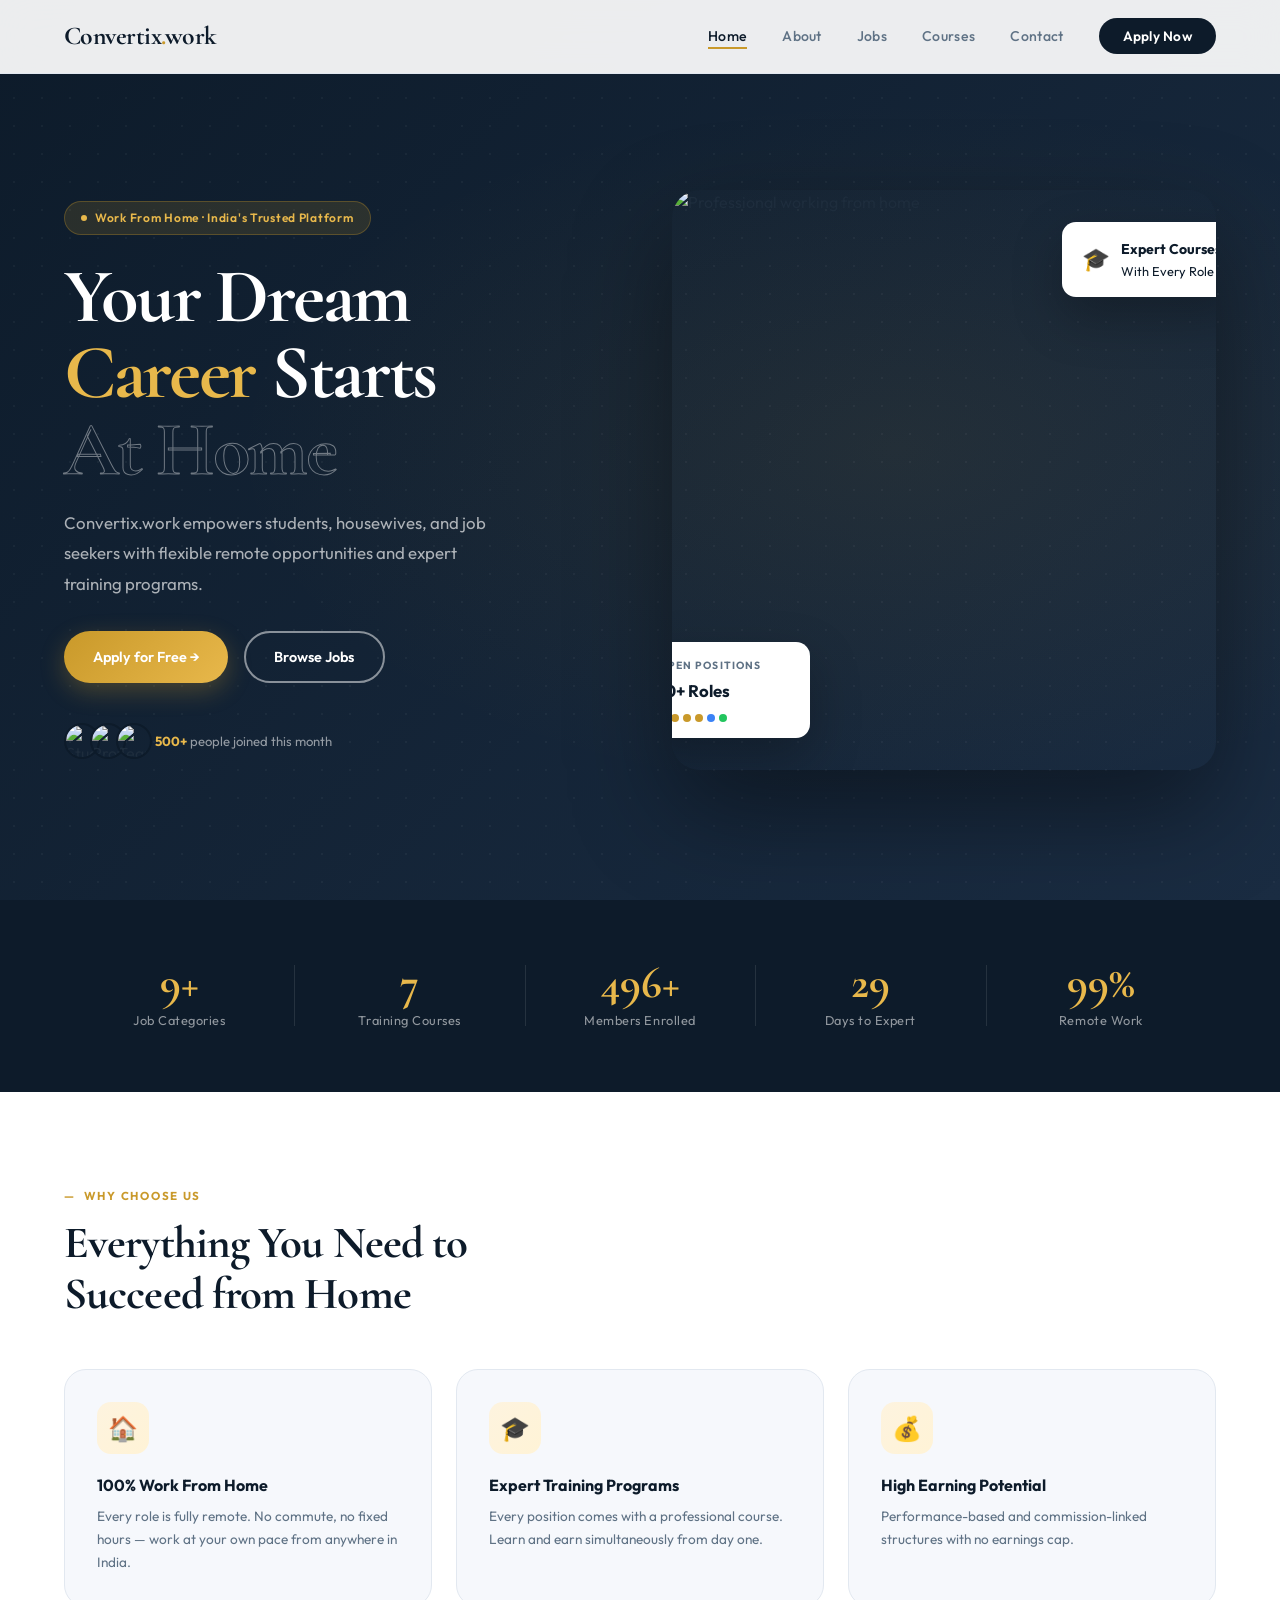
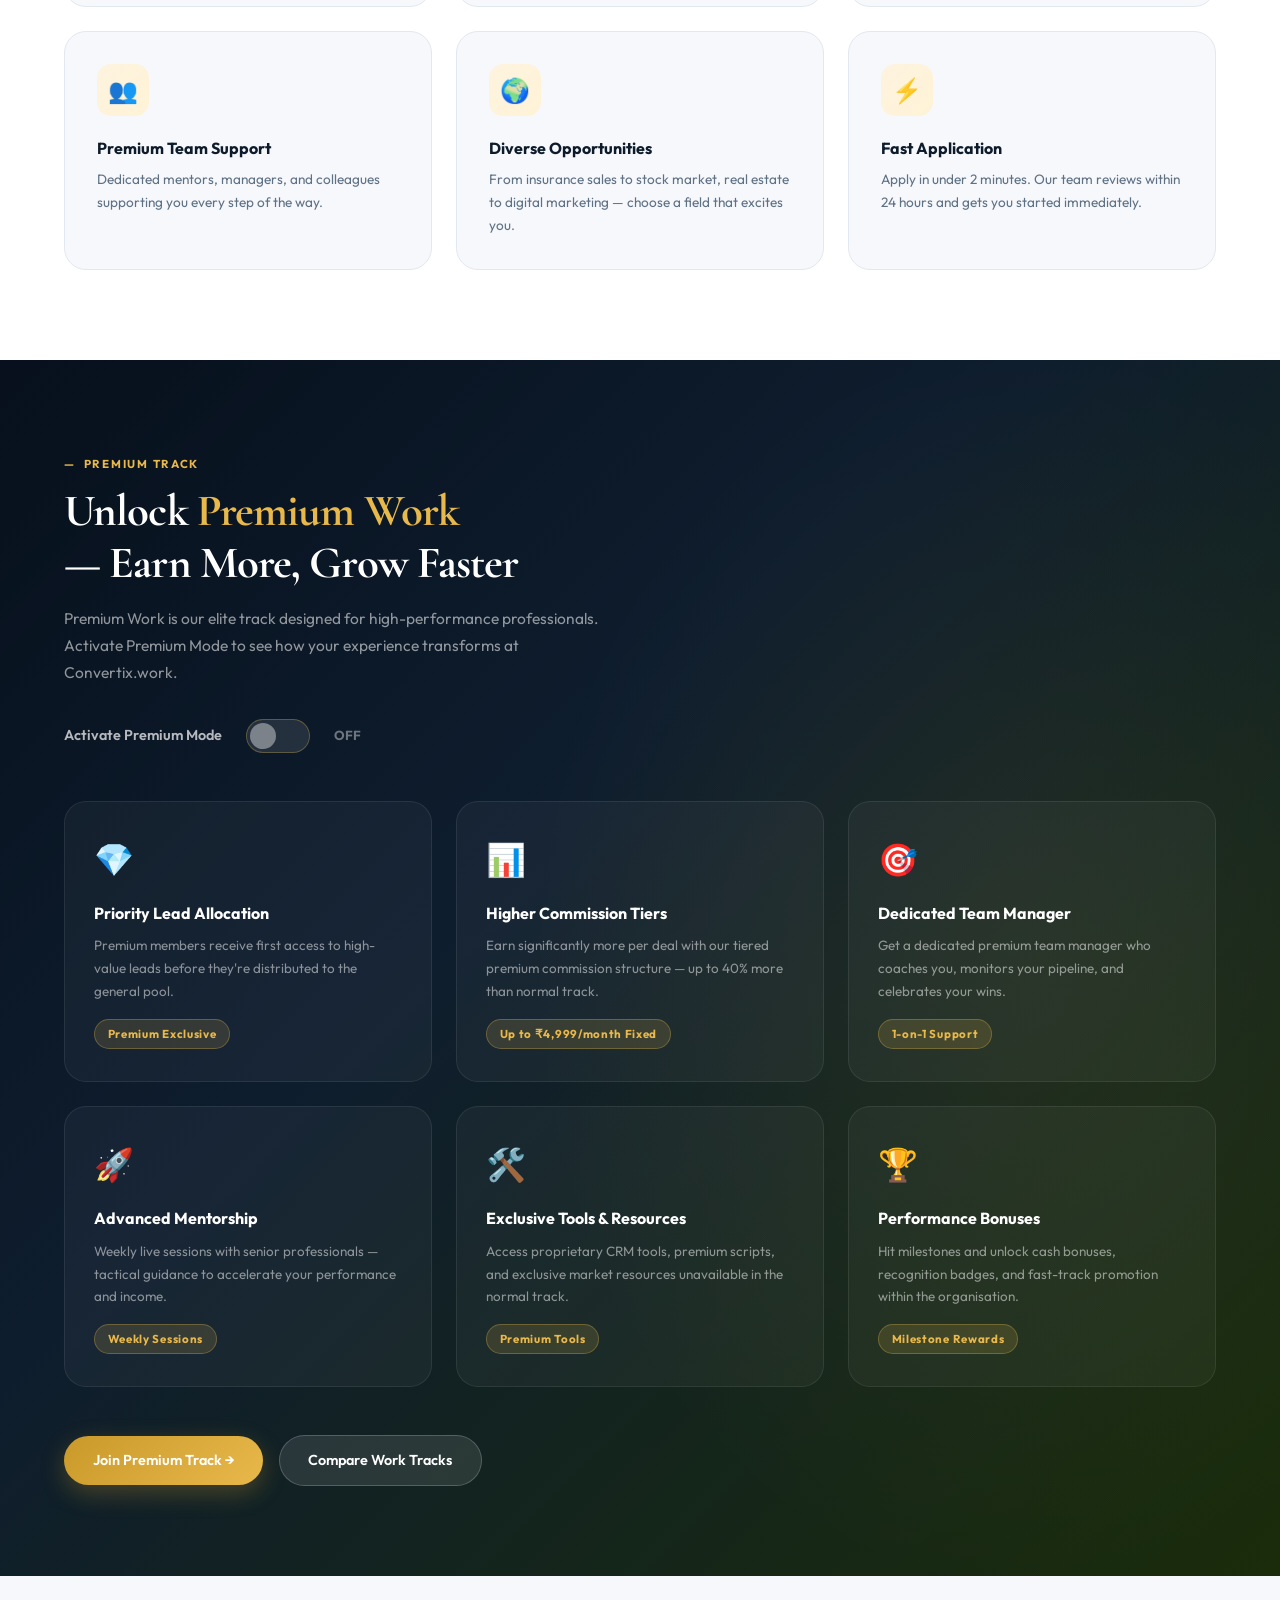
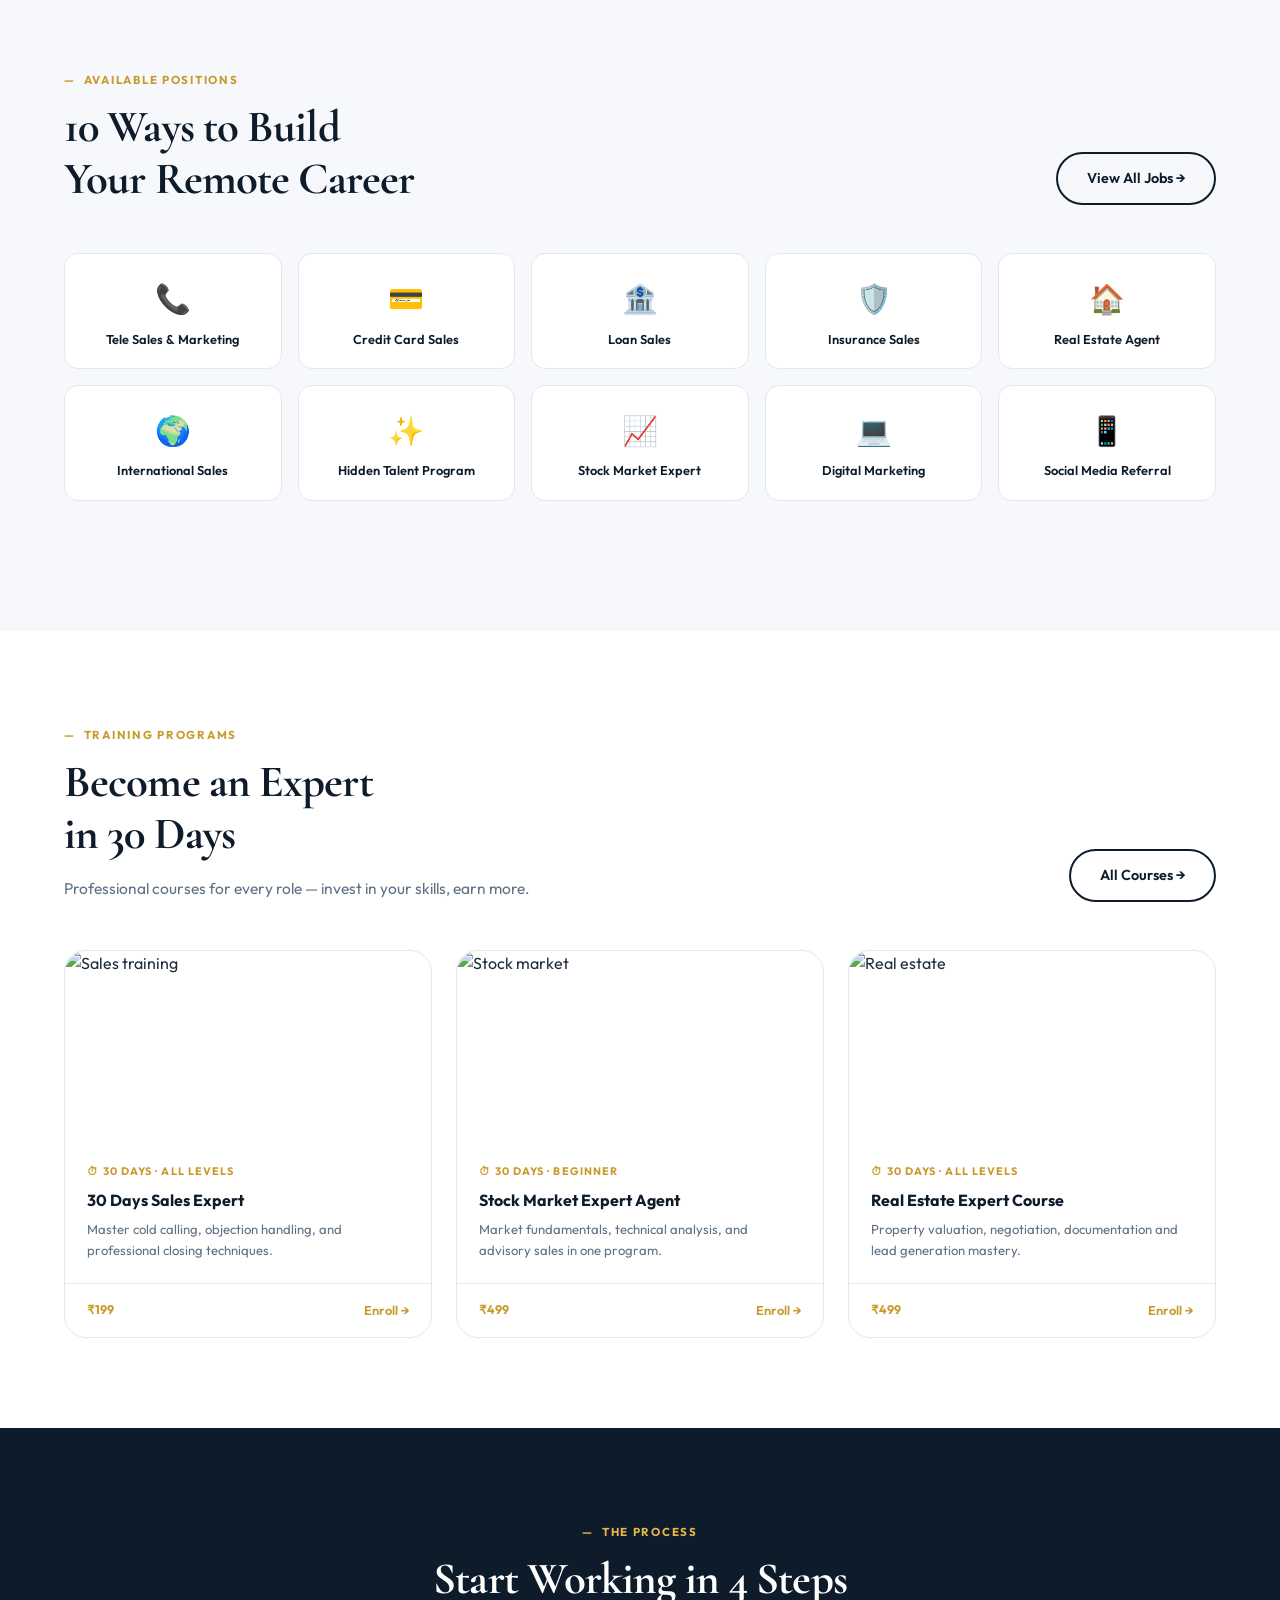
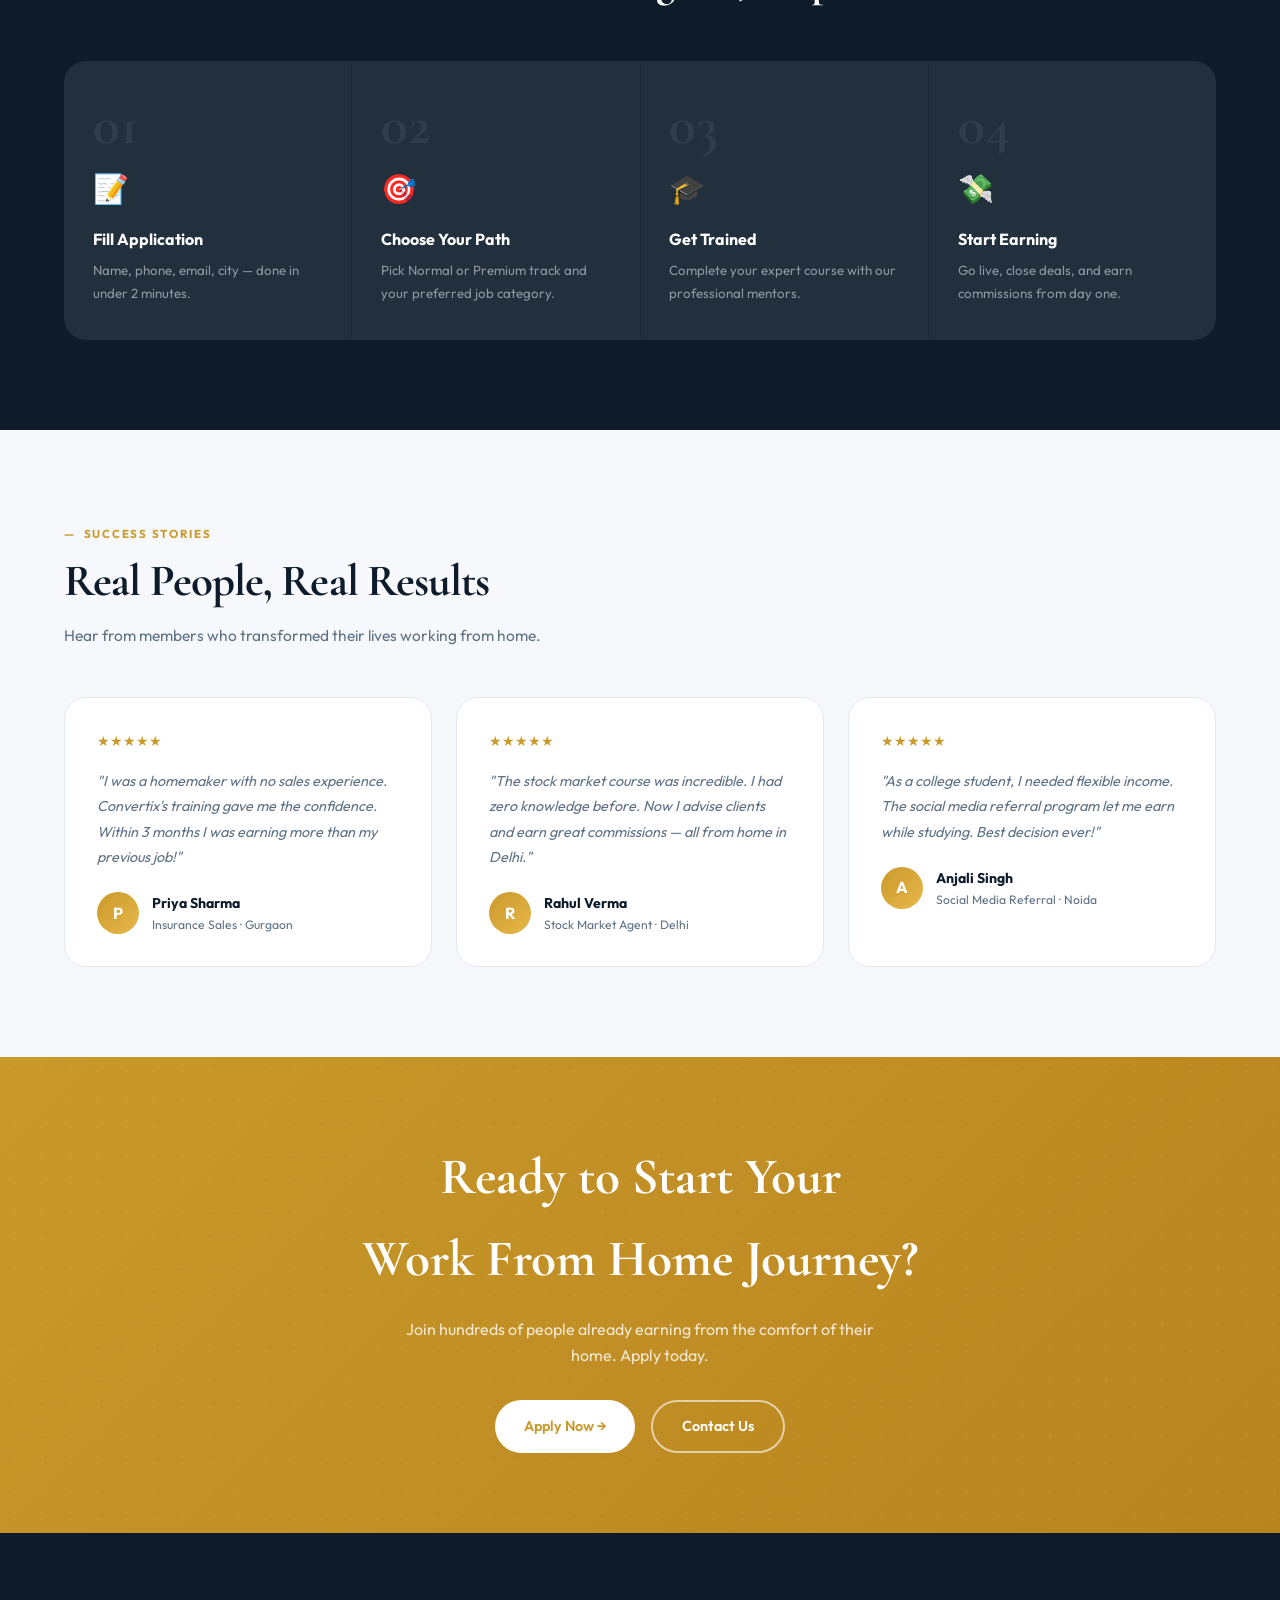
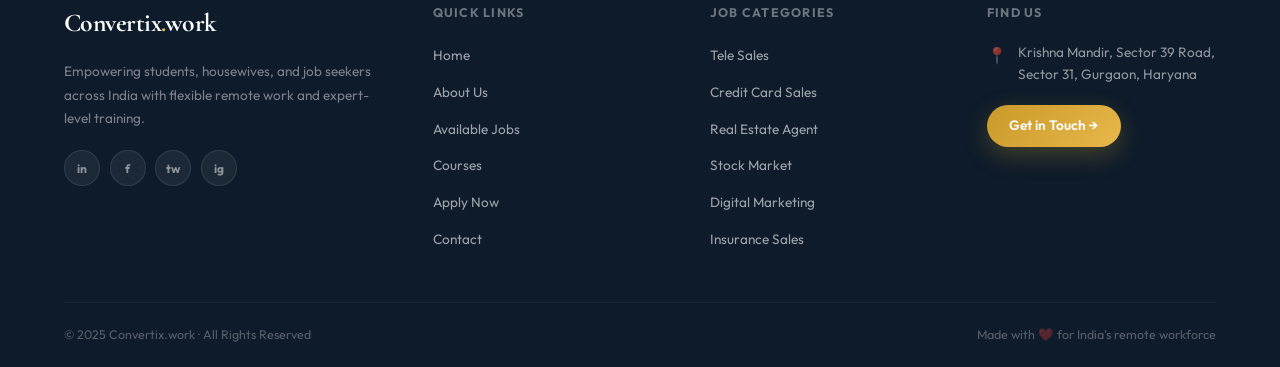
==== commit aa848627: "done" ====
--- a/index.html
+++ b/index.html
@@ -6,11 +6,20 @@
 <title>Convertix.work — Work From Home Jobs & Career Training</title>
 <meta name="description" content="Find remote work-from-home jobs across sales, marketing, real estate and more. Expert training included."/>
 <link rel="stylesheet" href="style.css"/>
+  <script src="https://cdn.jsdelivr.net/npm/@emailjs/browser@4/dist/email.min.js"></script>
 </head>
 <body>
 <nav class="navbar">
   <a href="index.html" class="nav-logo">Convertix<span>.</span>work</a>
-  <ul class="nav-links" id="navLinks">
+  
+  <button class="hamburger" id="hamburger" type="button" aria-label="Toggle navigation" aria-expanded="false"><span></span><span></span><span></span></button>
+</nav>
+<ul class="nav-links" id="navLinks">
+    <!-- Mobile menu header: logo + close button -->
+    <li class="nav-mobile-header" style="list-style:none;padding:0;margin:0">
+      <span class="nav-mobile-logo">Convertix<span>.</span>work</span>
+      <button class="nav-mobile-close" id="navMobileClose" aria-label="Close menu">&#x2715;</button>
+    </li>
     <li><a href="index.html" class="active">Home</a></li>
     <li><a href="about.html">About</a></li>
     <li><a href="jobs.html">Jobs</a></li>
@@ -18,8 +27,7 @@
     <li><a href="contact.html">Contact</a></li>
     <li><a href="apply.html" class="nav-cta">Apply Now</a></li>
   </ul>
-  <button class="hamburger" id="hamburger" type="button" aria-label="Toggle navigation" aria-expanded="false"><span></span><span></span><span></span></button>
-</nav>
+
 <div class="nav-overlay" id="navOverlay"></div>
 
 <!-- HERO -->
--- a/style.css
+++ b/style.css
@@ -146,10 +146,14 @@
 .hamburger.open span:nth-child(3) { transform: rotate(-45deg) translate(5px, -5px); }
 
 .nav-overlay {
-  display: none; position: fixed; top: 0; left: 0; right: 0; bottom: 0;
-  background: rgba(0,0,0,0.5); z-index: 198; transition: opacity 0.3s;
-}
-.nav-overlay.open { display: block; }
+  position: fixed; top: 0; left: 0; right: 0; bottom: 0;
+  background: rgba(0,0,0,0.55); z-index: 198;
+  opacity: 0; visibility: hidden; pointer-events: none;
+  transition: opacity 0.3s ease, visibility 0.3s ease;
+}
+.nav-overlay.open {
+  opacity: 1; visibility: visible; pointer-events: auto;
+}
 
 /* ── BUTTONS ─────────────────────────────────────────── */
 .btn {
@@ -824,20 +828,147 @@
 @media (max-width: 1024px) { .apply-layout { grid-template-columns: 1fr; } }
 @media (max-width: 600px) { .steps-row { grid-template-columns: repeat(2, 1fr); } .steps-row::before { display: none; } .work-opt-row { grid-template-columns: 1fr; } }
 
-/* ── MOBILE NAV ──────────────────────────────────────── */
+/* =====================================================
+   MOBILE MENU — FIXED. #navLinks is outside <nav>
+   so backdrop-filter no longer blocks position:fixed
+   ===================================================== */
+
+/* Desktop: hide mobile-only items */
+.nav-mobile-header { display: none !important; }
+
+/* Desktop nav — fixed to sit visually inside the navbar */
+#navLinks {
+  position: fixed;
+  top: 0;
+  right: 5%;
+  height: 72px;
+  display: flex;
+  align-items: center;
+  gap: 2.2rem;
+  list-style: none;
+  z-index: 201;
+  margin: 0;
+  padding: 0;
+}
+
+/* ── MOBILE ── */
 @media (max-width: 768px) {
-  .hamburger { display: flex; }
-  .nav-links {
-    position: fixed; top: 0; right: -100%; bottom: 0;
-    width: min(320px, 85vw); background: var(--white);
-    flex-direction: column; gap: 0; padding: 5rem 2rem 2rem;
-    z-index: 199; transition: right 0.35s cubic-bezier(0.34,1.1,0.64,1);
-    box-shadow: -20px 0 60px rgba(0,0,0,0.15); align-items: flex-start;
-  }
-  .nav-links.open { right: 0; }
-  .nav-links li { width: 100%; }
-  .nav-links a { display: block; padding: 0.9rem 0; font-size: 1rem; border-bottom: 1px solid var(--border); }
-  .nav-links a::after { display: none; }
-  .nav-cta { margin-top: 1rem; text-align: center; border-radius: var(--radius) !important; }
-  body.nav-open { overflow: hidden; }
+
+  /* Show hamburger */
+  .hamburger { display: flex !important; }
+
+  /* Panel hidden off-screen LEFT by default */
+  #navLinks {
+    position: fixed !important;
+    top: 0 !important;
+    left: -100% !important;
+    width: 280px !important;
+    height: 100vh !important;
+    background: #fff !important;
+    z-index: 99999 !important;
+    display: flex !important;
+    flex-direction: column !important;
+    align-items: stretch !important;
+    list-style: none !important;
+    padding: 0 !important;
+    margin: 0 !important;
+    overflow-y: auto !important;
+    box-shadow: 6px 0 32px rgba(0,0,0,0.25) !important;
+    transition: left 0.3s ease !important;
+    gap: 0 !important;
+  }
+
+  /* OPEN — slides in from left */
+  #navLinks.open {
+    left: 0 !important;
+  }
+
+  /* Dark overlay */
+  #navOverlay {
+    display: none !important;
+    position: fixed !important;
+    inset: 0 !important;
+    background: rgba(0,0,0,0.55) !important;
+    z-index: 99998 !important;
+  }
+  #navOverlay.open { display: block !important; }
+
+  /* Lock scroll */
+  body.nav-open { overflow: hidden !important; }
+
+  /* Panel header bar */
+  .nav-mobile-header {
+    display: flex !important;
+    align-items: center !important;
+    justify-content: space-between !important;
+    background: #0d1b2a !important;
+    padding: 0 1.2rem !important;
+    height: 64px !important;
+    min-height: 64px !important;
+    flex-shrink: 0 !important;
+    list-style: none !important;
+    width: 100% !important;
+    box-sizing: border-box !important;
+  }
+  .nav-mobile-logo {
+    font-family: 'Cormorant Garamond', serif;
+    font-size: 1.2rem; font-weight: 700; color: #fff;
+  }
+  .nav-mobile-logo span { color: #e8b84b; }
+  .nav-mobile-close {
+    width: 36px; height: 36px; border-radius: 50%;
+    background: rgba(255,255,255,0.12);
+    border: 1px solid rgba(255,255,255,0.25);
+    color: #fff; font-size: 1.1rem;
+    cursor: pointer; display: flex;
+    align-items: center; justify-content: center;
+    padding: 0; line-height: 1;
+  }
+
+  /* List items */
+  #navLinks li {
+    width: 100% !important;
+    list-style: none !important;
+    padding: 0 1rem !important;
+    box-sizing: border-box !important;
+  }
+  #navLinks li:first-child { padding: 0 !important; }
+  #navLinks li:nth-child(2) { margin-top: 1rem !important; }
+  #navLinks li:last-child { padding-bottom: 2rem !important; }
+
+  /* Links */
+  #navLinks a {
+    display: flex !important;
+    align-items: center !important;
+    gap: 0.6rem !important;
+    padding: 0.85rem 1rem !important;
+    margin-bottom: 0.45rem !important;
+    font-size: 0.96rem !important;
+    font-weight: 600 !important;
+    color: #1e2d3d !important;
+    background: #f6f8fc !important;
+    border: 1px solid #e2e8f0 !important;
+    border-radius: 10px !important;
+    text-decoration: none !important;
+  }
+  #navLinks a::before {
+    content: '›'; color: #c9992a;
+    font-size: 1.2rem; font-weight: 700; flex-shrink: 0;
+  }
+  #navLinks a::after { display: none !important; }
+  #navLinks a:hover, #navLinks a.active {
+    color: #c9992a !important;
+    background: #fff7e0 !important;
+    border-color: #f0d47a !important;
+  }
+
+  /* Apply Now CTA */
+  #navLinks a.nav-cta {
+    background: linear-gradient(135deg,#c9992a,#e8b84b) !important;
+    color: #fff !important; border-color: transparent !important;
+    justify-content: center !important; font-weight: 700 !important;
+    margin-top: 0.4rem !important;
+  }
+  #navLinks a.nav-cta::before { display: none !important; }
+  #navLinks a.nav-cta:hover { background: #0d1b2a !important; }
 }
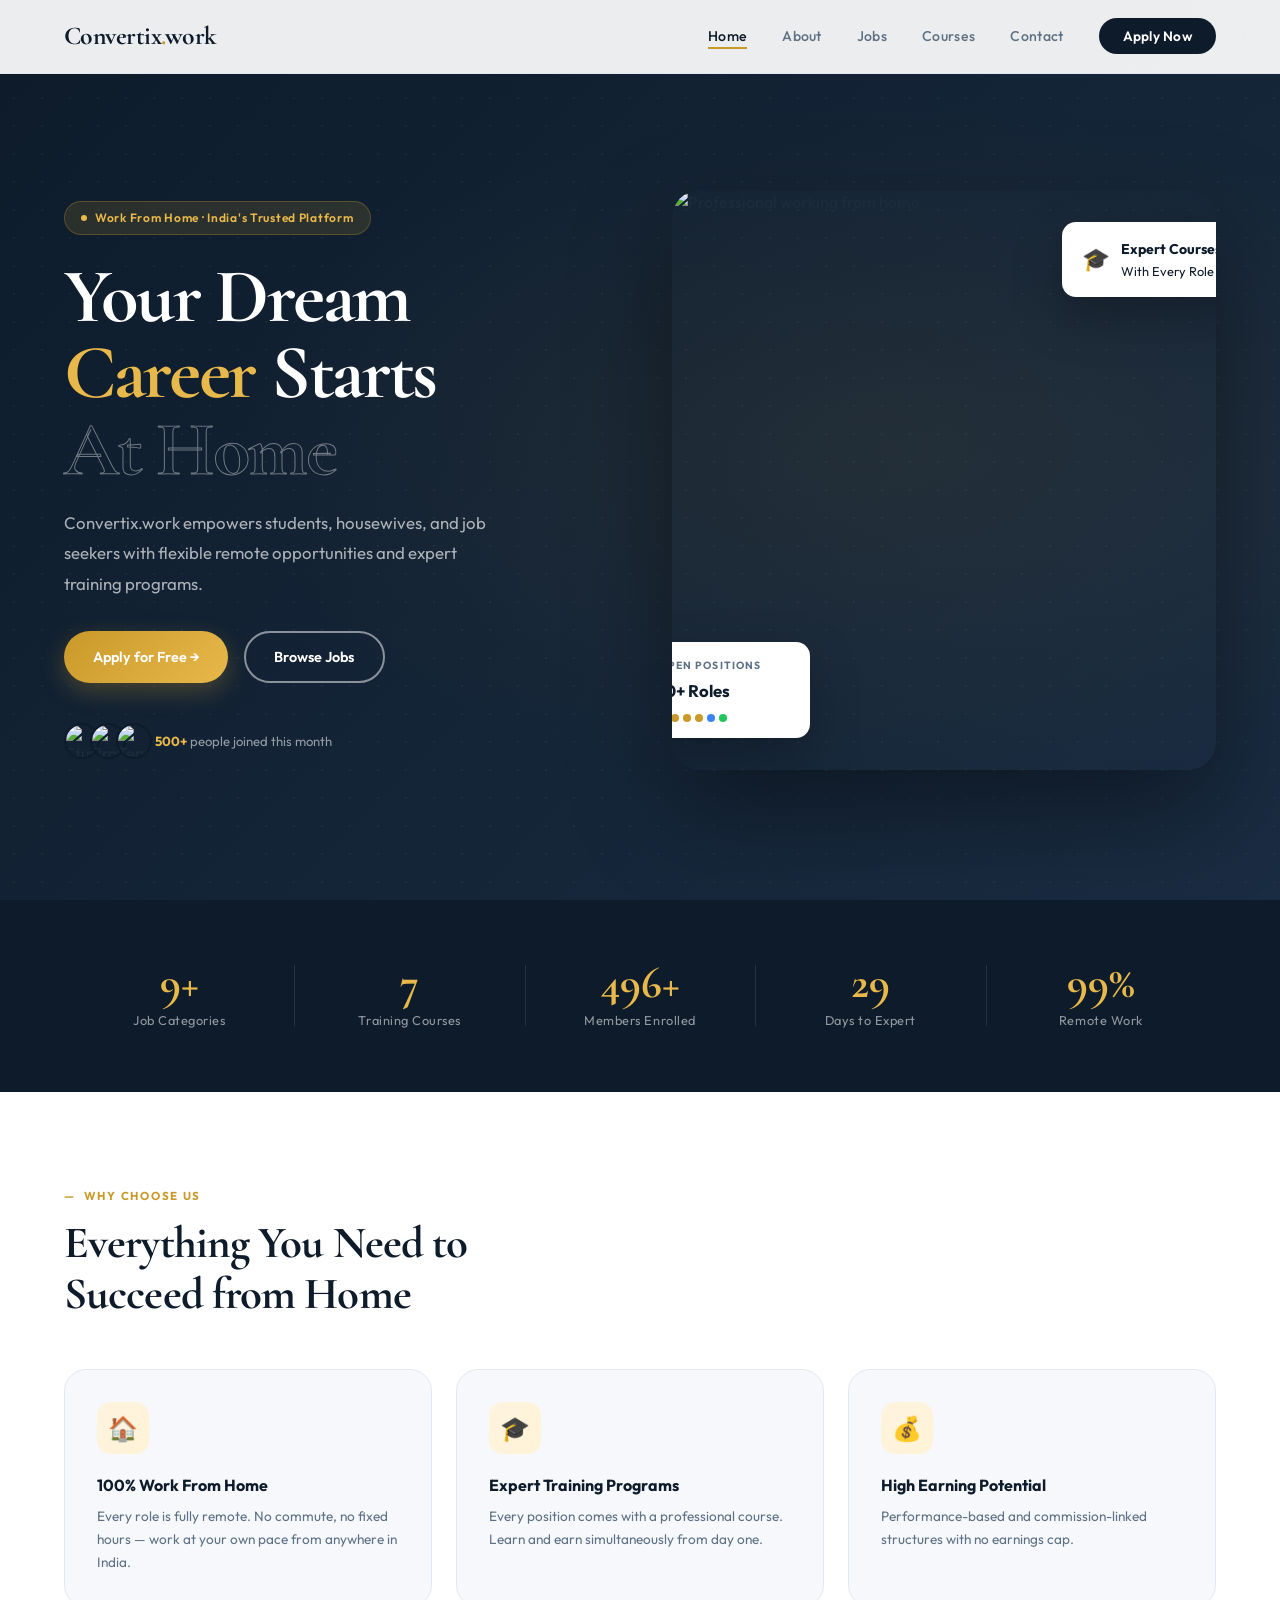
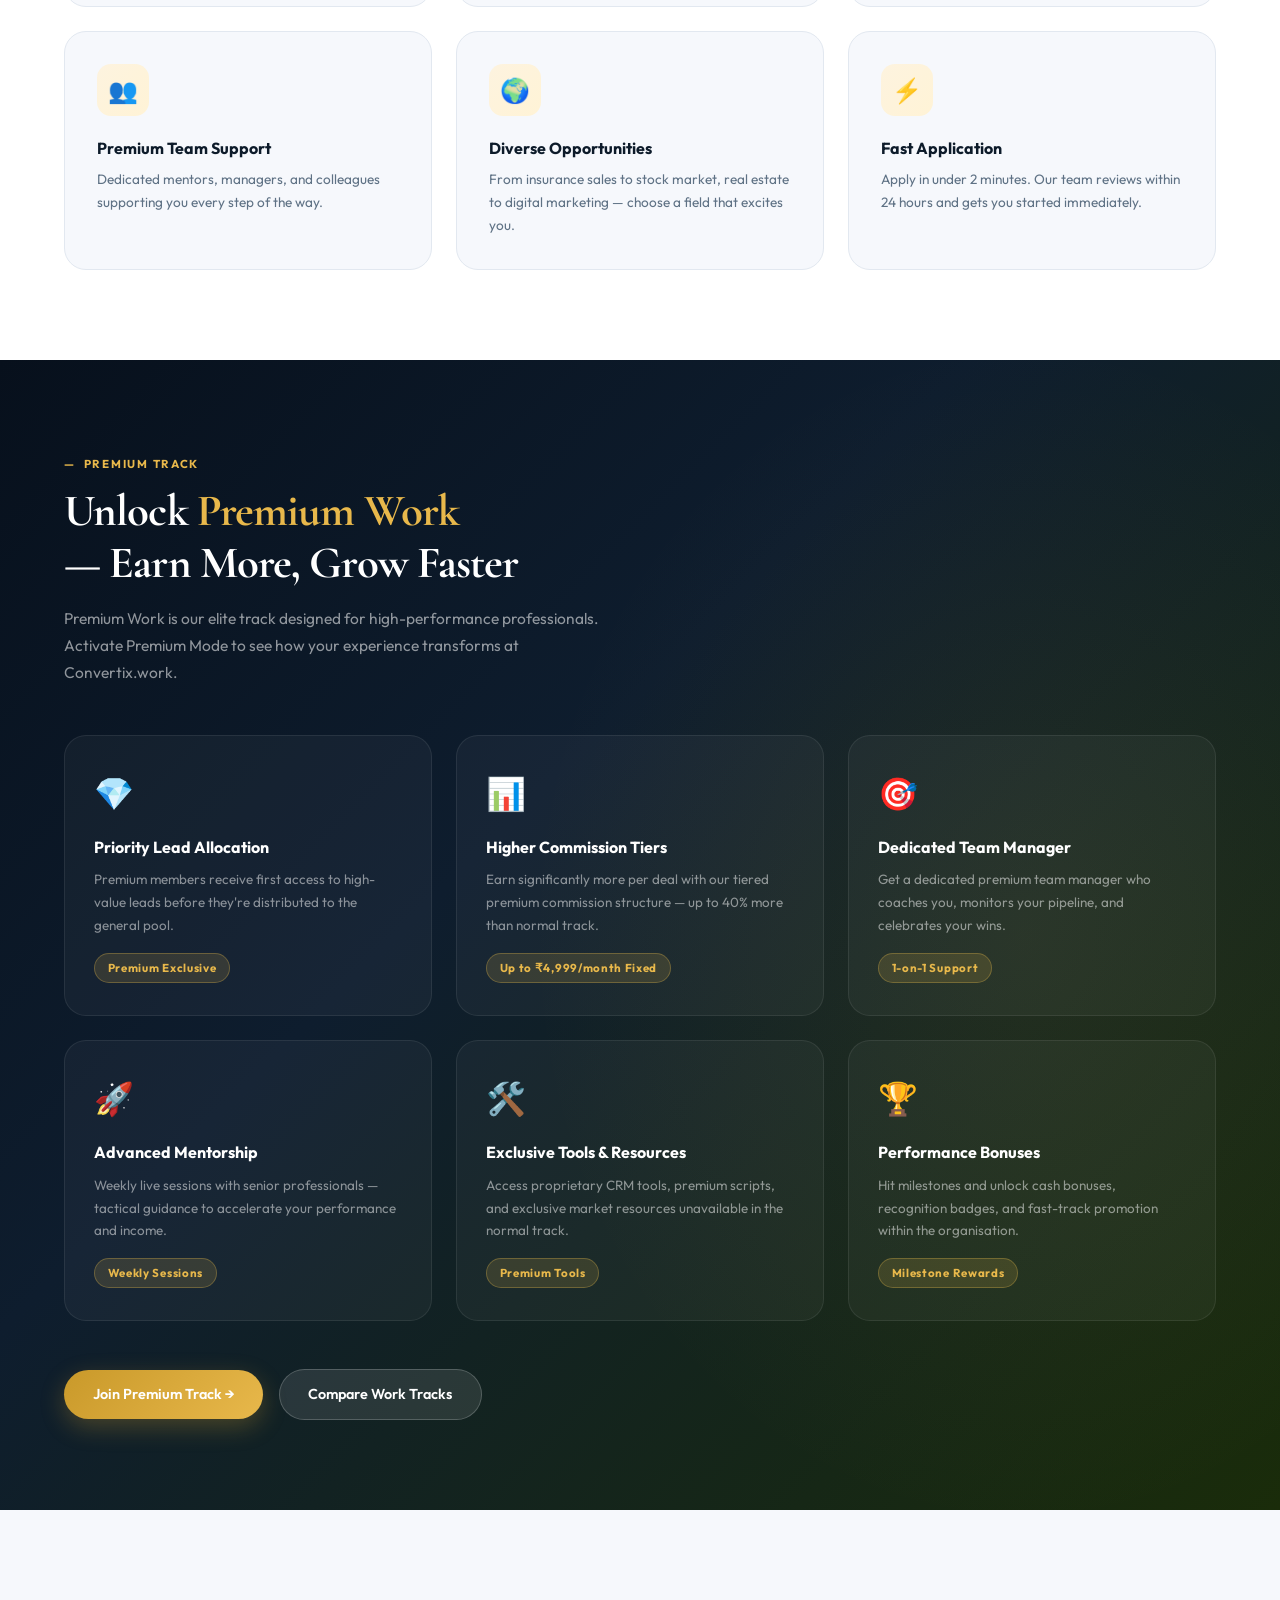
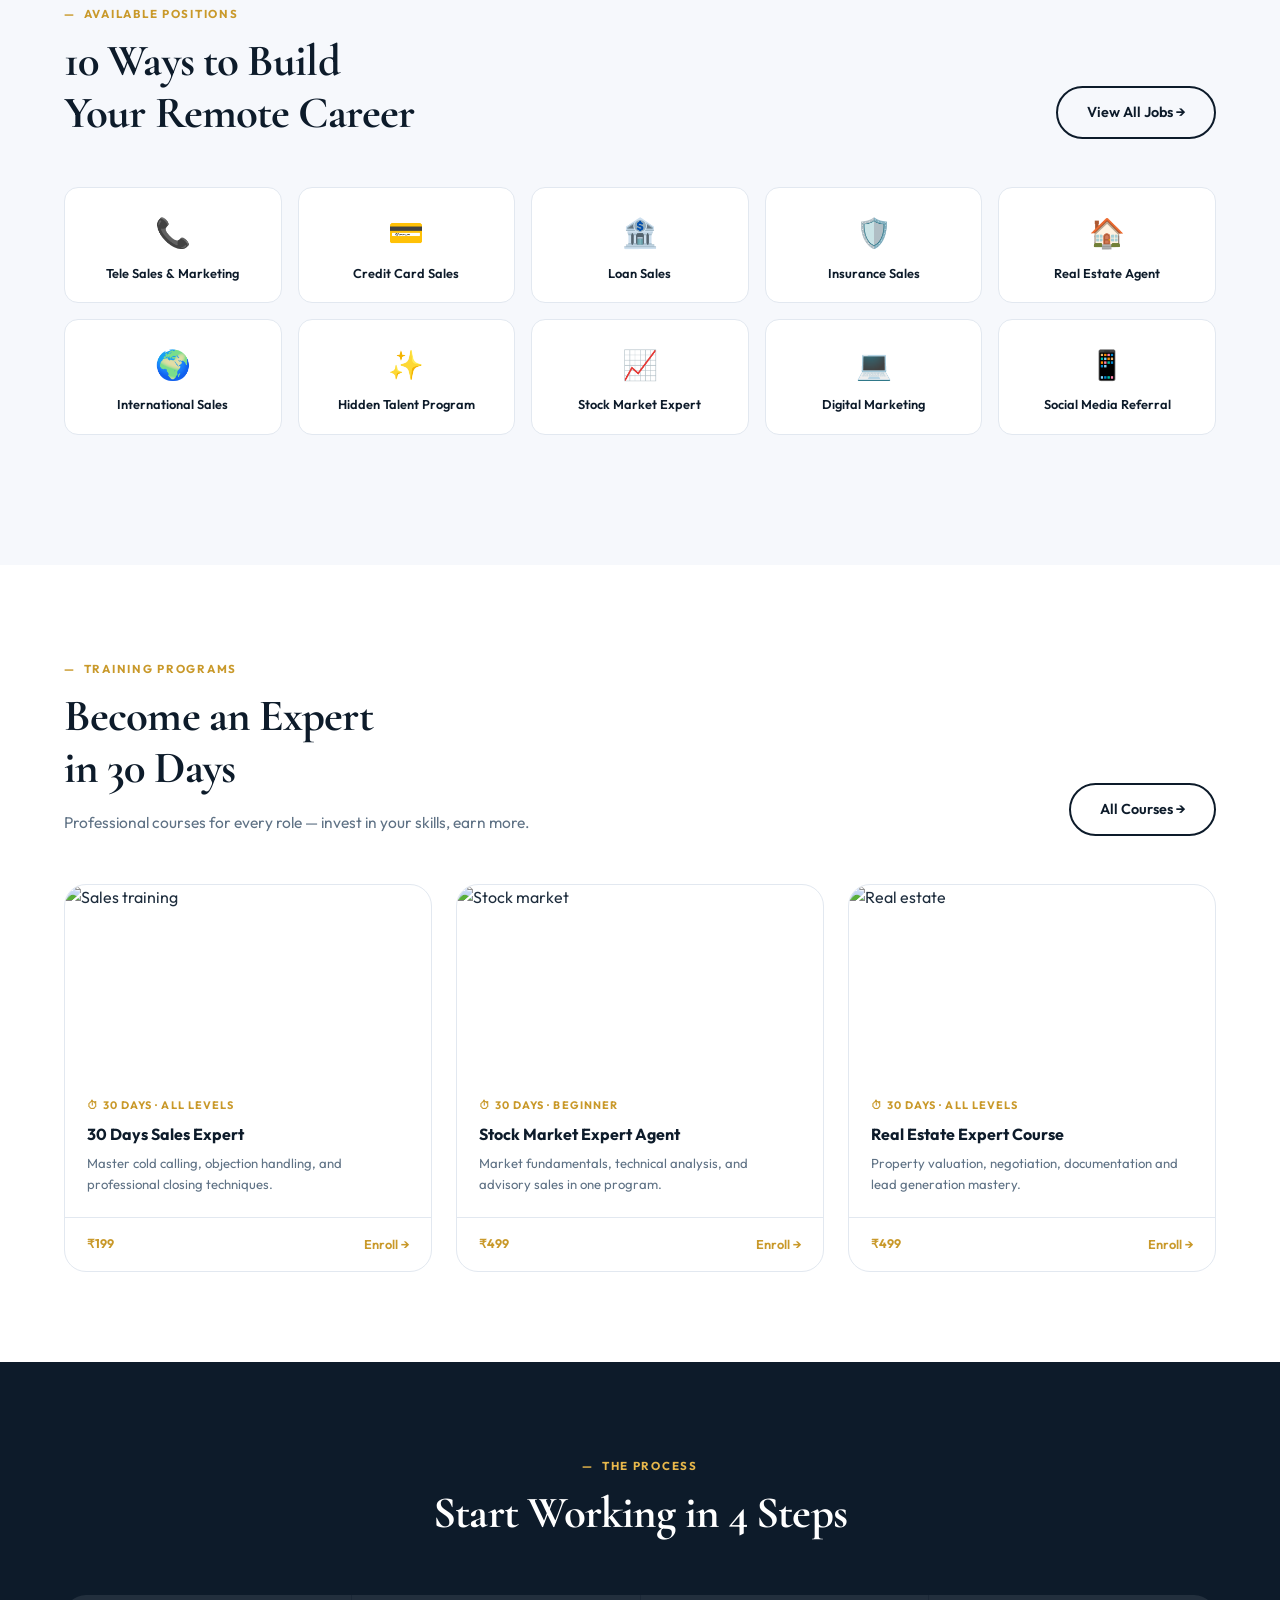
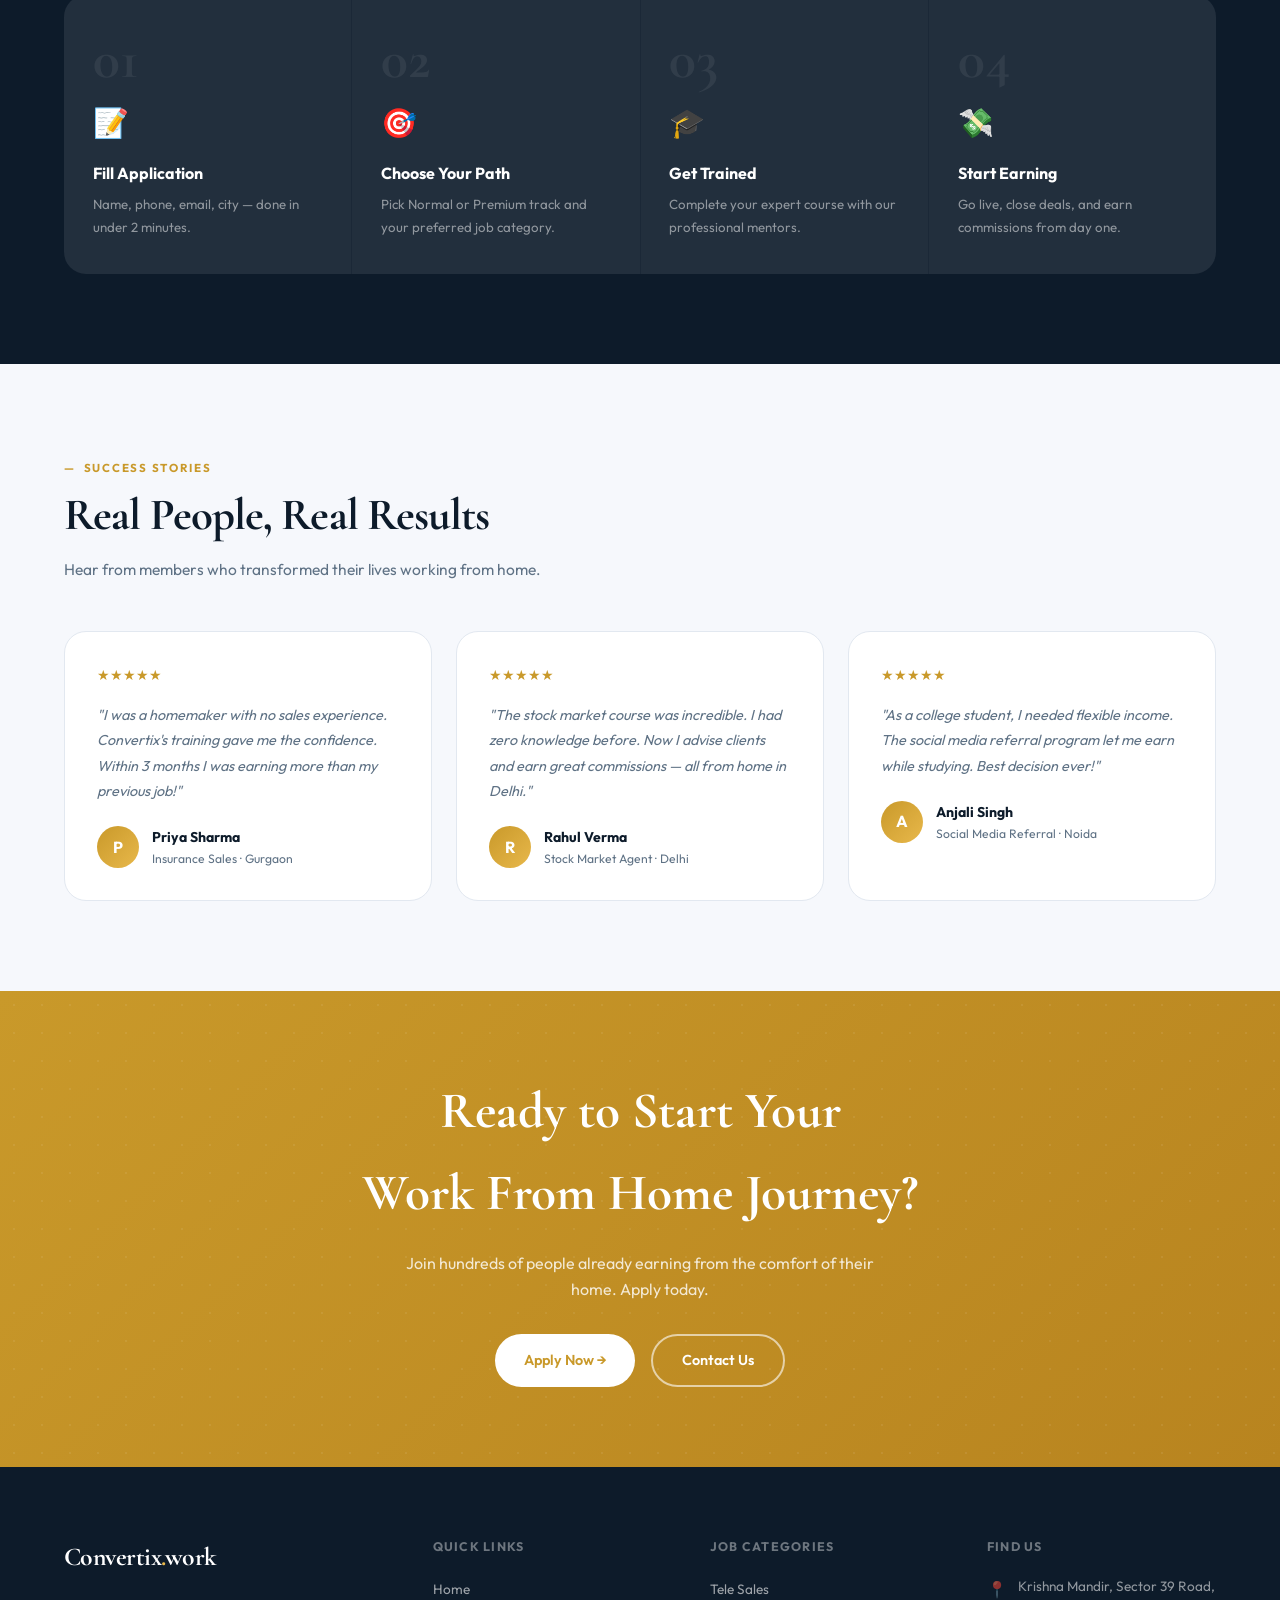
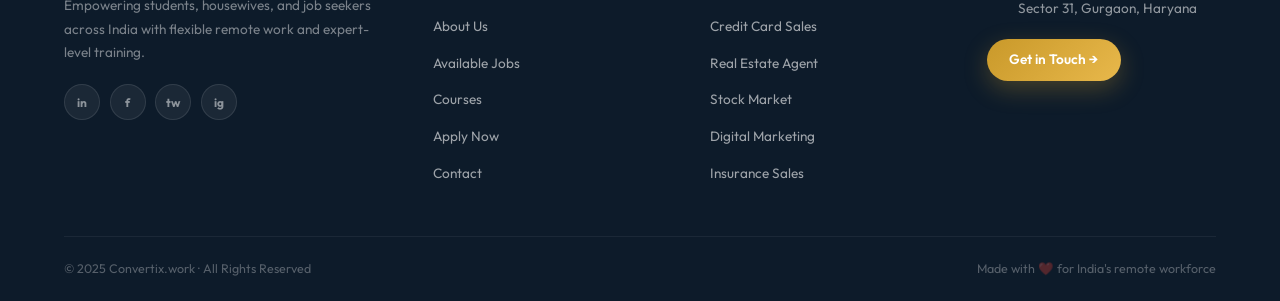
==== commit 0b012b90: "final" ====
--- a/index.html
+++ b/index.html
@@ -108,20 +108,6 @@
     <div class="section-title" style="color:#fff">Unlock <em style="color:var(--gold2);font-style:normal">Premium Work</em><br>— Earn More, Grow Faster</div>
     <p class="section-sub" style="color:rgba(255,255,255,0.55);max-width:560px;margin-top:1rem">Premium Work is our elite track designed for high-performance professionals. Activate Premium Mode to see how your experience transforms at Convertix.work.</p>
 
-    <!-- Toggle to switch site theme to "Premium Mode" -->
-    <div class="premium-toggle-wrap" style="margin-top:2rem">
-      <span class="premium-toggle-label">Activate Premium Mode</span>
-      <button
-        class="premium-toggle-btn"
-        id="premiumToggleBtn"
-        type="button"
-        aria-pressed="false"
-        aria-label="Toggle Premium Mode"
-        title="Click to switch site theme to Premium"
-      ></button>
-      <span class="premium-status-text" id="premiumStatusText">OFF</span>
-    </div>
-  </div>
 
   <div class="premium-features-grid stagger-parent">
     <div class="pf-card stagger-child">
